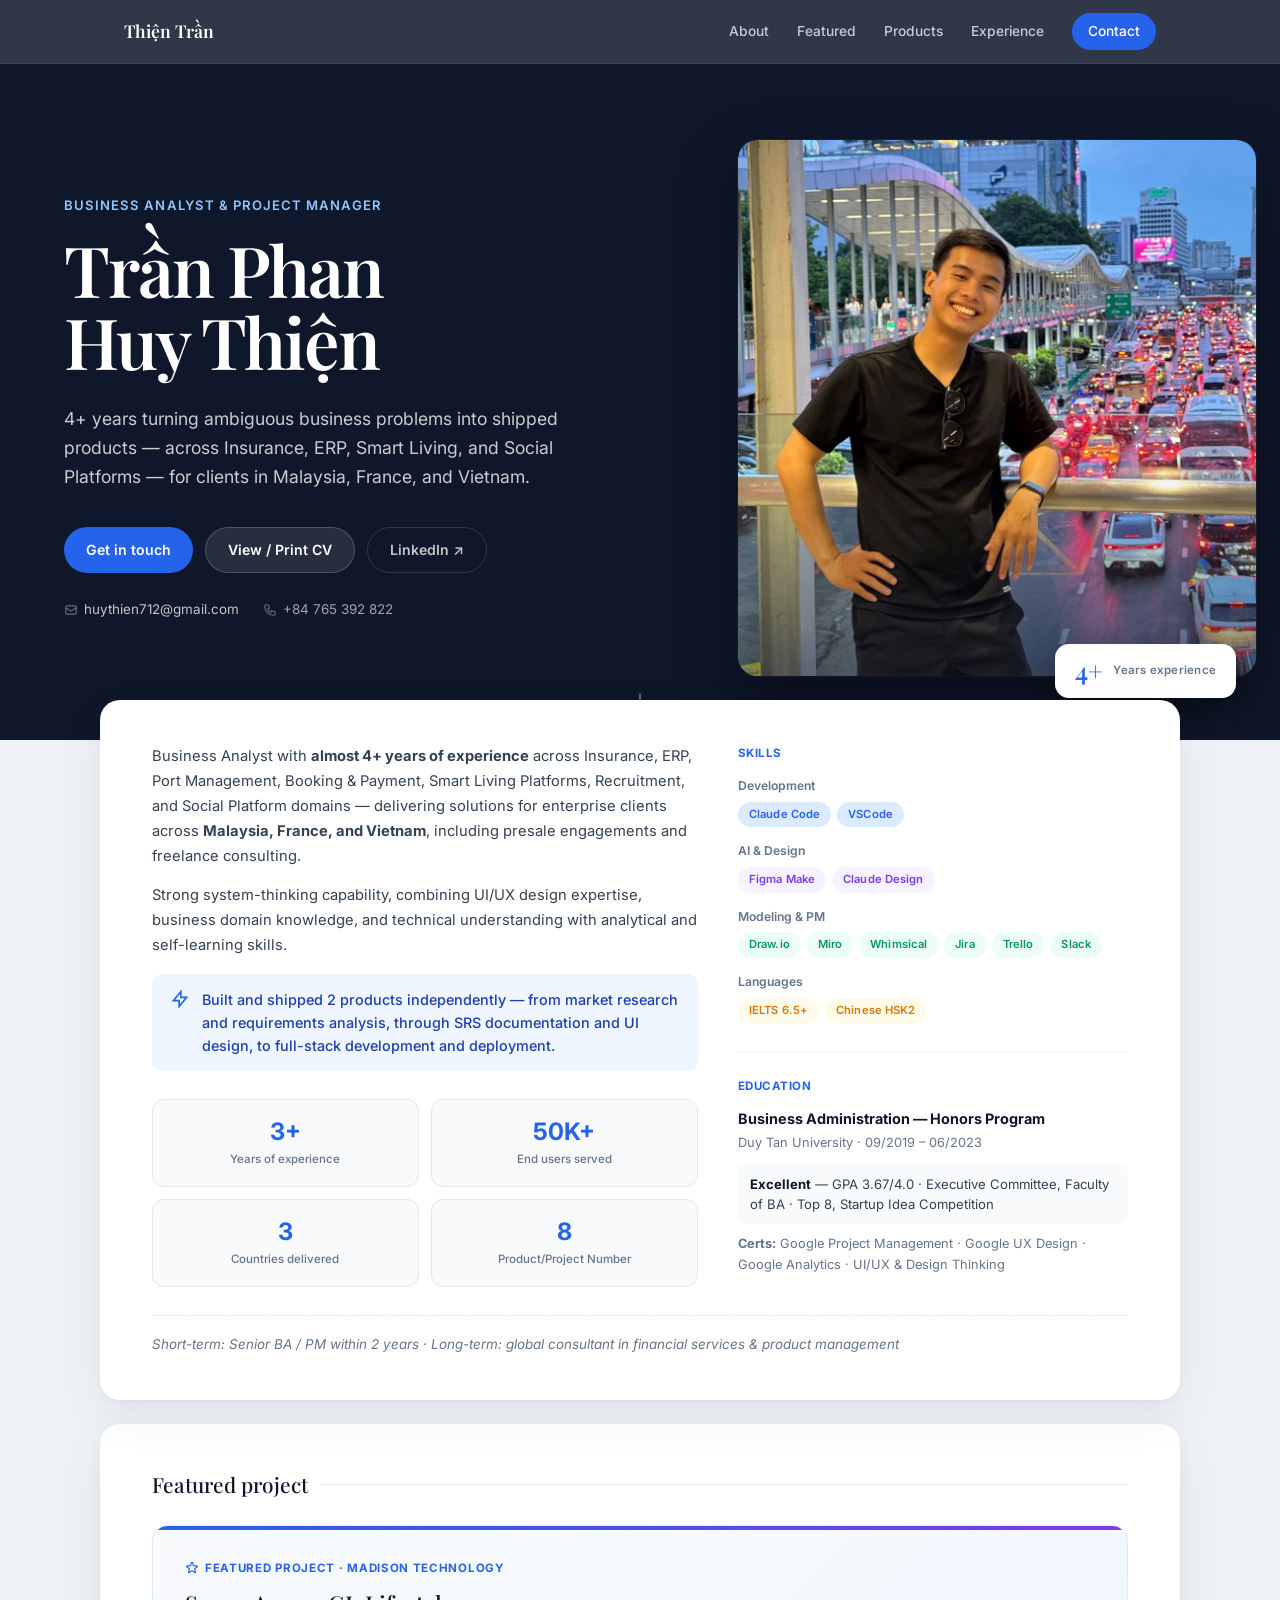
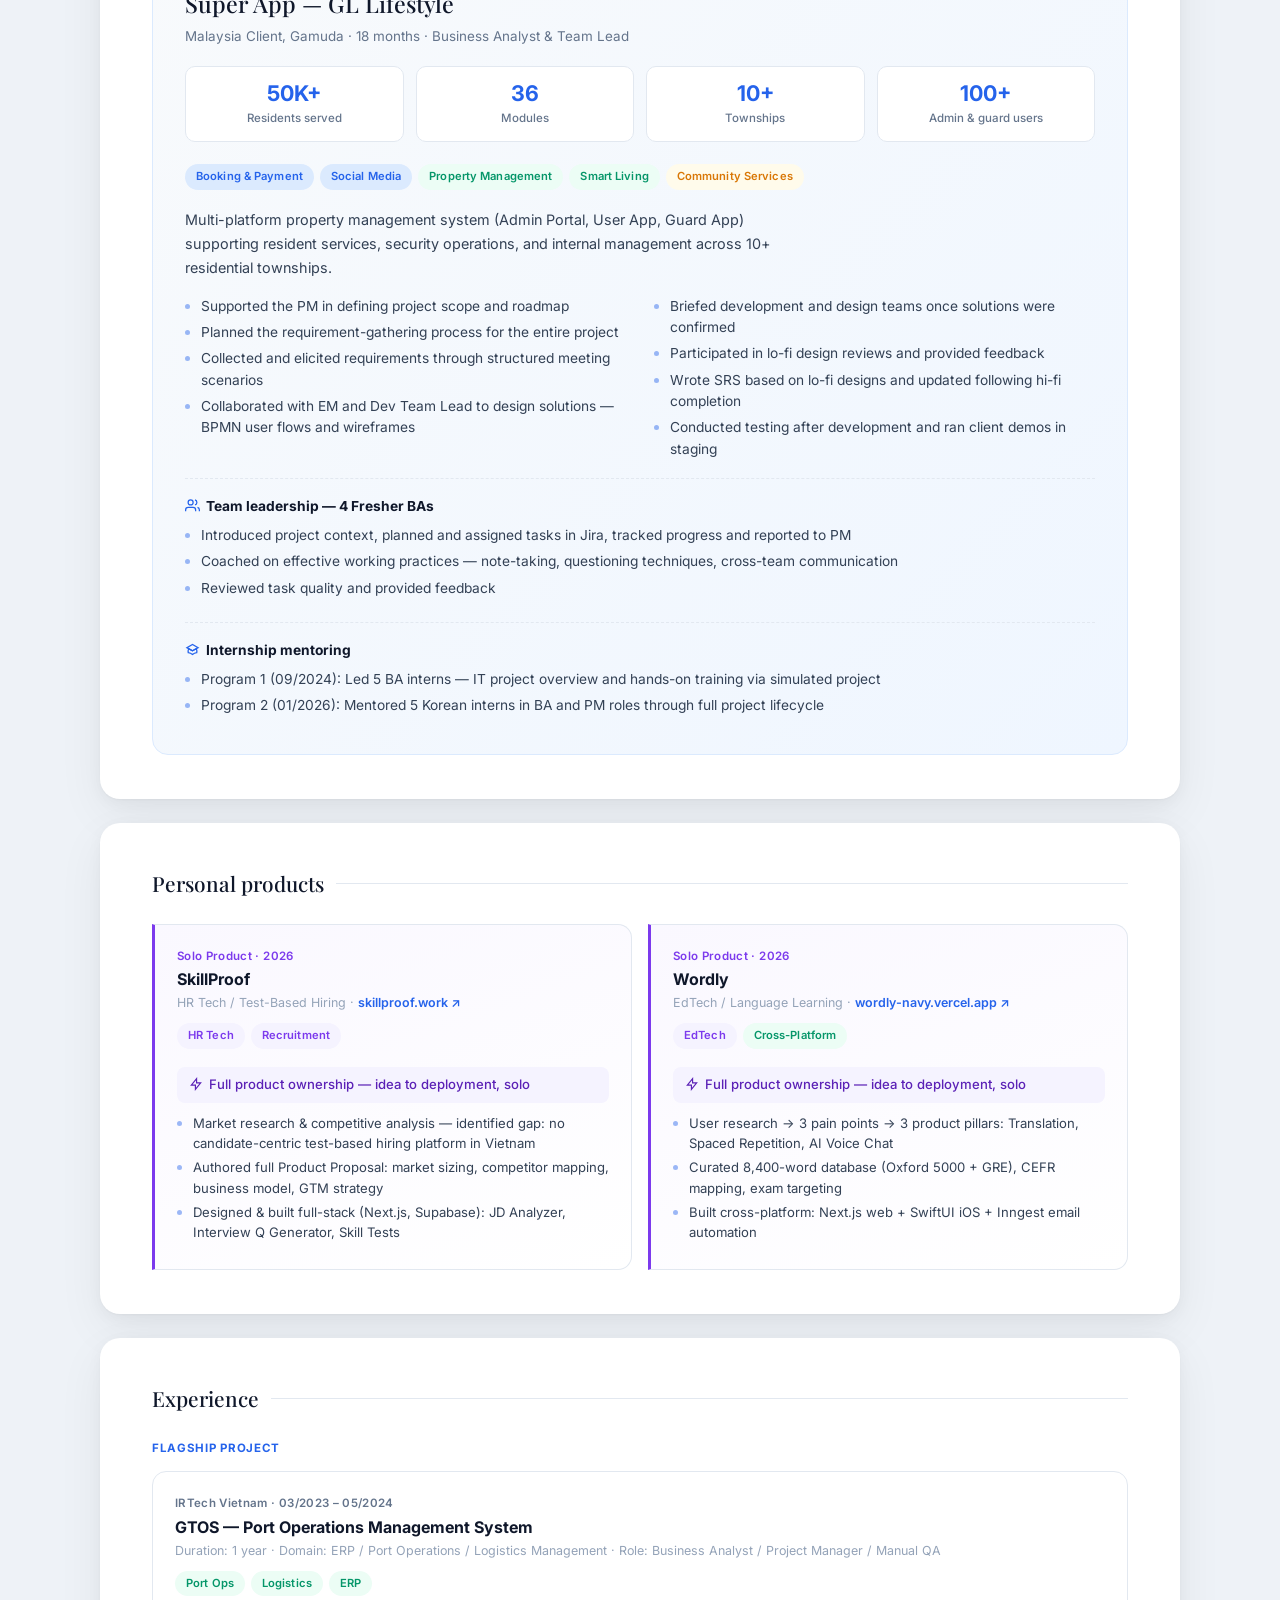
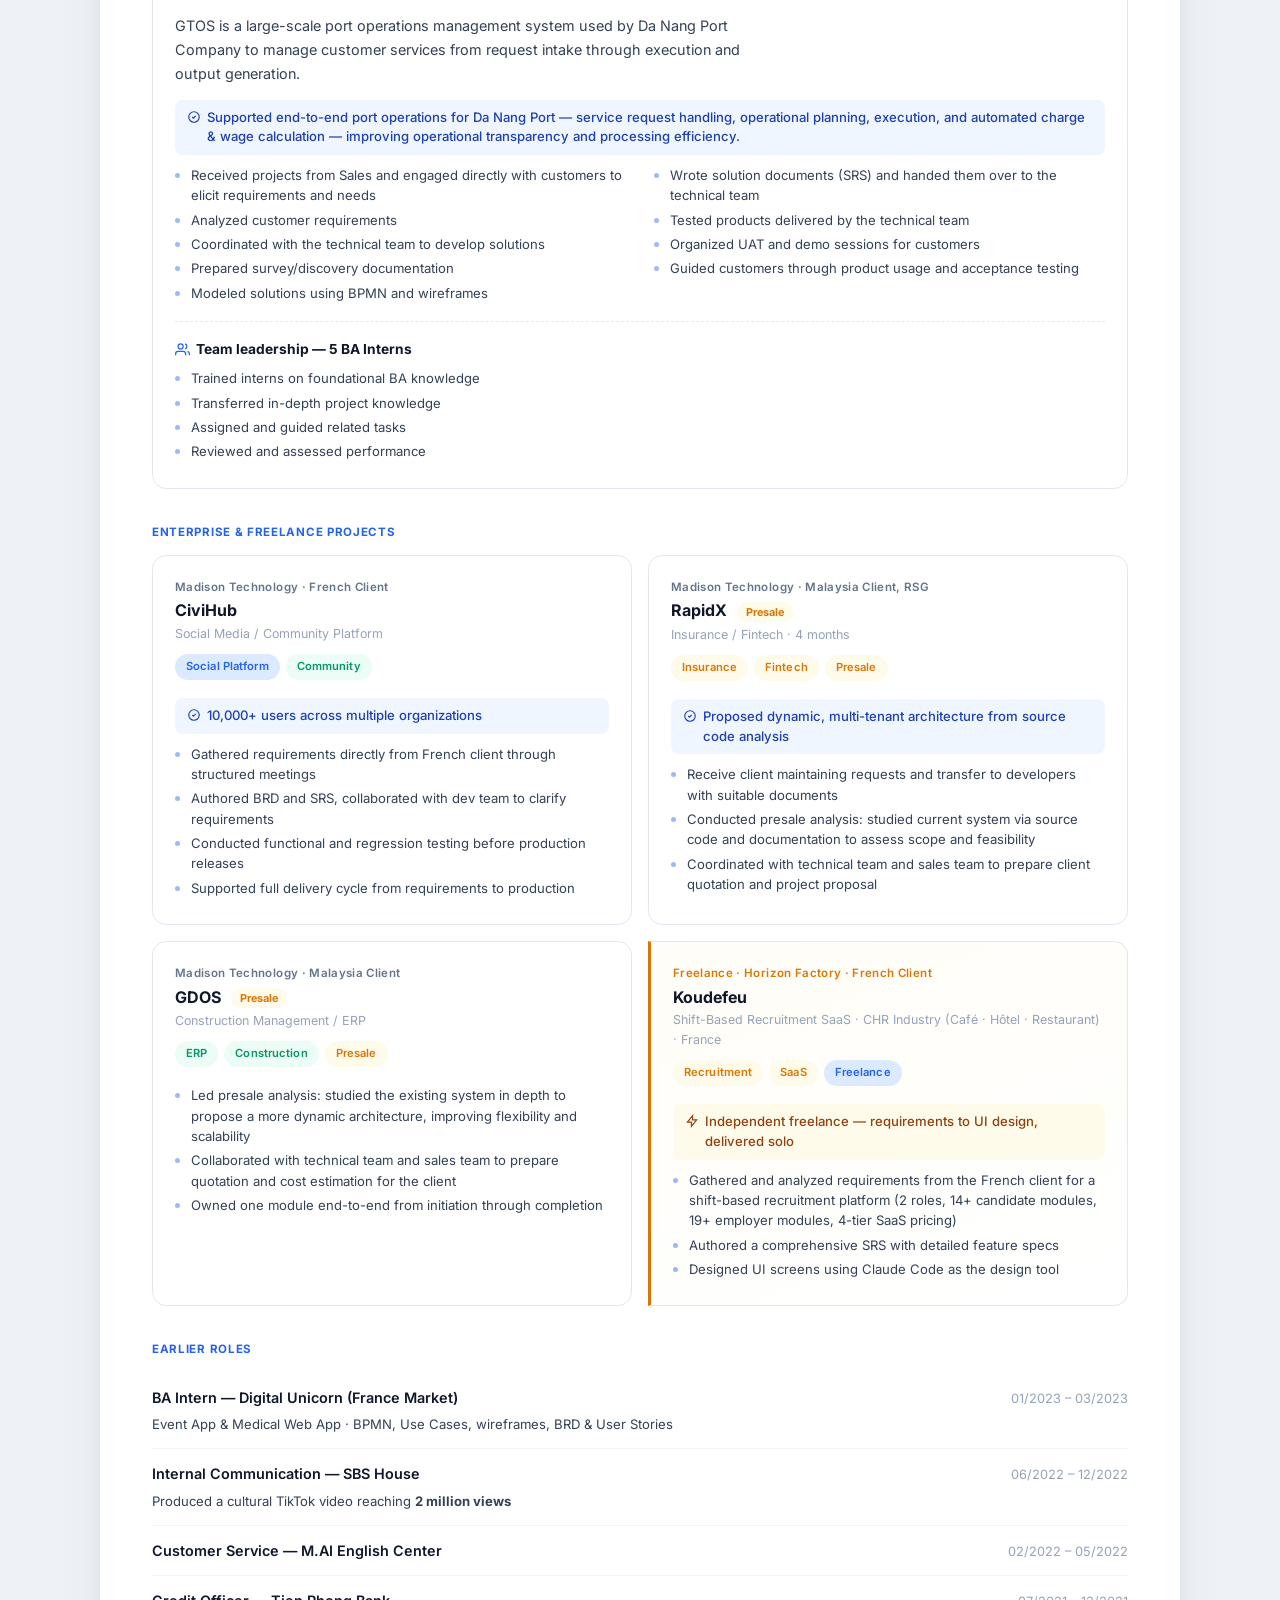
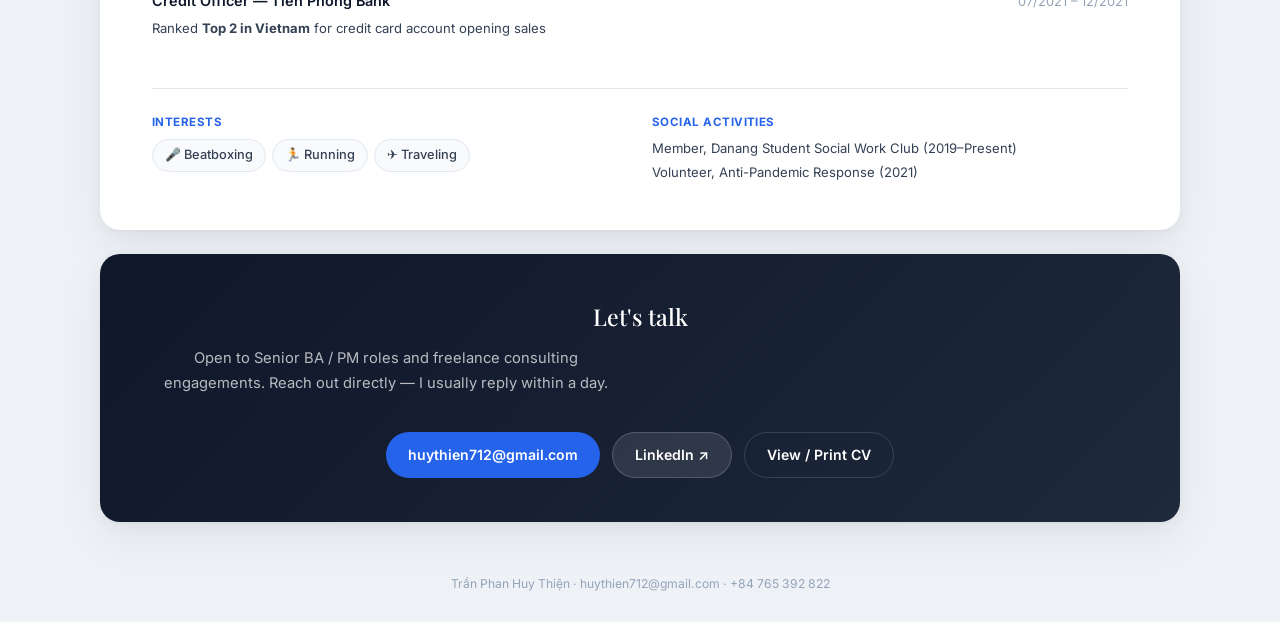
==== index.html @ 408fe84b "Redesign the About section for clearer hierarchy Replaces the dense label:value skill rows and flat " ====
<!doctype html>
<html lang="en">
  <head>
    <meta charset="UTF-8" />
    <meta name="viewport" content="width=device-width, initial-scale=1.0" />
    <title>Thien Tran — Business Analyst &amp; Project Manager</title>
    <meta
      name="description"
      content="Business Analyst / Project Manager with 4+ years across Insurance, ERP, Booking & Payment, Smart Living, and Social Platform domains. Delivered products for clients in Malaysia, France, and Vietnam." />
    <link rel="preconnect" href="https://fonts.googleapis.com" />
    <link
      href="https://fonts.googleapis.com/css2?family=Inter:wght@300;400;500;600;700&family=Playfair+Display:wght@400;500;600&display=swap"
      rel="stylesheet" />
    <link rel="stylesheet" href="style.css" />
  </head>
  <body>
    <nav class="navbar" id="navbar">
      <div class="navbar-inner">
        <a href="#top" class="navbar-brand">Thiện Trần</a>
        <button class="navbar-toggle" id="navToggle" aria-label="Toggle menu" aria-expanded="false">
          <span></span><span></span><span></span>
        </button>
        <div class="navbar-links" id="navLinks">
          <a href="#about">About</a>
          <a href="#featured">Featured</a>
          <a href="#products">Products</a>
          <a href="#experience">Experience</a>
          <a href="#contact" class="navbar-cta">Contact</a>
        </div>
      </div>
    </nav>

    <header class="hero" id="top">
      <div class="hero-grid">
        <div class="hero-text">
          <p class="hero-eyebrow animate">Business Analyst &amp; Project Manager</p>
          <h1 class="animate">Trần Phan<br />Huy Thiện</h1>
          <p class="hero-tagline animate">
            4+ years turning ambiguous business problems into shipped
            products — across Insurance, ERP, Smart Living, and Social
            Platforms — for clients in Malaysia, France, and Vietnam.
          </p>
          <div class="hero-actions animate">
            <a class="btn btn-primary" href="mailto:huythien712@gmail.com">Get in touch</a>
            <a class="btn btn-secondary" href="Thien_Tran_BA_CV.html" target="_blank" rel="noopener">View / Print CV</a>
            <a class="btn btn-ghost" href="https://www.linkedin.com/in/thien-tran-341263225/" target="_blank" rel="noopener">LinkedIn ↗</a>
          </div>
          <div class="hero-contacts animate">
            <span class="hc">
              <svg xmlns="http://www.w3.org/2000/svg" fill="none" viewBox="0 0 24 24" stroke="currentColor" stroke-width="2">
                <path d="M3 8l7.89 5.26a2 2 0 002.22 0L21 8M5 19h14a2 2 0 002-2V7a2 2 0 00-2-2H5a2 2 0 00-2 2v10a2 2 0 002 2z" />
              </svg>
              <a href="mailto:huythien712@gmail.com">huythien712@gmail.com</a>
            </span>
            <span class="hc">
              <svg xmlns="http://www.w3.org/2000/svg" fill="none" viewBox="0 0 24 24" stroke="currentColor" stroke-width="2">
                <path d="M3 5a2 2 0 012-2h3.28a1 1 0 01.948.684l1.498 4.493a1 1 0 01-.502 1.21l-2.257 1.13a11.042 11.042 0 005.516 5.516l1.13-2.257a1 1 0 011.21-.502l4.493 1.498a1 1 0 01.684.949V19a2 2 0 01-2 2h-1C9.716 21 3 14.284 3 6V5z" />
              </svg>
              +84 765 392 822
            </span>
          </div>
        </div>
        <div class="hero-image animate">
          <div class="hero-image-frame">
            <img src="hero-portrait.webp" alt="Trần Phan Huy Thiện" width="1050" height="1400" />
          </div>
          <div class="hero-badge">
            <span class="hero-badge-num">4+</span>
            <span class="hero-badge-label">Years experience</span>
          </div>
        </div>
      </div>
      <a class="scroll-cue" href="#about" aria-label="Scroll down">
        <svg xmlns="http://www.w3.org/2000/svg" fill="none" viewBox="0 0 24 24" stroke="currentColor" stroke-width="2">
          <path d="M19 14l-7 7m0 0l-7-7m7 7V3" />
        </svg>
      </a>
    </header>

    <main class="page">
      <!-- ABOUT / SUMMARY -->
      <section class="section" id="about">
        <div class="container">
          <div class="summary-grid animate">
            <div class="summary-text-col">
              <p class="summary-text">
                Business Analyst with <strong>almost 4+ years of experience</strong>
                across Insurance, ERP, Port Management, Booking &amp; Payment,
                Smart Living Platforms, Recruitment, and Social Platform domains
                — delivering solutions for enterprise clients across
                <strong>Malaysia, France, and Vietnam</strong>, including presale
                engagements and freelance consulting.
              </p>
              <p class="summary-text">
                Strong system-thinking capability, combining UI/UX design
                expertise, business domain knowledge, and technical
                understanding with analytical and self-learning skills.
              </p>
              <div class="summary-highlight">
                <svg xmlns="http://www.w3.org/2000/svg" fill="none" viewBox="0 0 24 24" stroke="currentColor" stroke-width="2">
                  <path d="M13 10V3L4 14h7v7l9-11h-7z" />
                </svg>
                Built and shipped 2 products independently — from market
                research and requirements analysis, through SRS documentation
                and UI design, to full-stack development and deployment.
              </div>
              <div class="metrics">
                <div class="metric"><div class="metric-num">3+</div><div class="metric-label">Years of experience</div></div>
                <div class="metric"><div class="metric-num">50K+</div><div class="metric-label">End users served</div></div>
                <div class="metric"><div class="metric-num">3</div><div class="metric-label">Countries delivered</div></div>
                <div class="metric"><div class="metric-num">8</div><div class="metric-label">Product/Project Number</div></div>
              </div>
            </div>

            <div class="info-col-wrap">
              <div class="info-col">
                <div class="info-col-title">Skills</div>
                <div class="skill-group">
                  <div class="skill-group-label">Development</div>
                  <div class="tag-strip"><span class="tag blue">Claude Code</span><span class="tag blue">VSCode</span></div>
                </div>
                <div class="skill-group">
                  <div class="skill-group-label">AI &amp; Design</div>
                  <div class="tag-strip"><span class="tag purple">Figma Make</span><span class="tag purple">Claude Design</span></div>
                </div>
                <div class="skill-group">
                  <div class="skill-group-label">Modeling &amp; PM</div>
                  <div class="tag-strip"><span class="tag green">Draw.io</span><span class="tag green">Miro</span><span class="tag green">Whimsical</span><span class="tag green">Jira</span><span class="tag green">Trello</span><span class="tag green">Slack</span></div>
                </div>
                <div class="skill-group">
                  <div class="skill-group-label">Languages</div>
                  <div class="tag-strip"><span class="tag amber">IELTS 6.5+</span><span class="tag amber">Chinese HSK2</span></div>
                </div>
              </div>
              <div class="info-col edu-card">
                <div class="info-col-title">Education</div>
                <div class="edu-degree">Business Administration — Honors Program</div>
                <div class="edu-school">Duy Tan University · 09/2019 – 06/2023</div>
                <div class="edu-achievement">
                  <strong>Excellent</strong> — GPA 3.67/4.0 · Executive Committee, Faculty of BA · Top 8, Startup Idea Competition
                </div>
                <div class="cert-inline"><strong>Certs:</strong> Google Project Management · Google UX Design · Google Analytics · UI/UX &amp; Design Thinking</div>
              </div>
            </div>
          </div>

          <p class="goal-line">
            Short-term: Senior BA / PM within 2 years · Long-term: global
            consultant in financial services &amp; product management
          </p>
        </div>
      </section>

      <!-- FEATURED -->
      <section class="section" id="featured">
        <div class="container">
          <div class="sh">Featured project</div>
          <div class="featured animate">
            <div class="featured-eyebrow">
              <svg xmlns="http://www.w3.org/2000/svg" fill="none" viewBox="0 0 24 24" stroke="currentColor" stroke-width="2">
                <path d="M11.049 2.927c.3-.921 1.603-.921 1.902 0l1.519 4.674a1 1 0 00.95.69h4.915c.969 0 1.371 1.24.588 1.81l-3.976 2.888a1 1 0 00-.363 1.118l1.518 4.674c.3.922-.755 1.688-1.538 1.118l-3.976-2.888a1 1 0 00-1.176 0l-3.976 2.888c-.783.57-1.838-.197-1.538-1.118l1.518-4.674a1 1 0 00-.363-1.118l-3.976-2.888c-.784-.57-.38-1.81.588-1.81h4.914a1 1 0 00.951-.69l1.519-4.674z" />
              </svg>
              Featured project · Madison Technology
            </div>
            <div class="featured-title">Super App — GL Lifestyle</div>
            <div class="featured-sub">Malaysia Client, Gamuda · 18 months · Business Analyst &amp; Team Lead</div>
            <div class="stat-row">
              <div class="stat"><div class="stat-num">50K+</div><div class="stat-label">Residents served</div></div>
              <div class="stat"><div class="stat-num">36</div><div class="stat-label">Modules</div></div>
              <div class="stat"><div class="stat-num">10+</div><div class="stat-label">Townships</div></div>
              <div class="stat"><div class="stat-num">100+</div><div class="stat-label">Admin &amp; guard users</div></div>
            </div>
            <div class="tag-strip">
              <span class="tag blue">Booking &amp; Payment</span>
              <span class="tag blue">Social Media</span>
              <span class="tag green">Property Management</span>
              <span class="tag green">Smart Living</span>
              <span class="tag amber">Community Services</span>
            </div>
            <p class="featured-desc">
              Multi-platform property management system (Admin Portal, User
              App, Guard App) supporting resident services, security
              operations, and internal management across 10+ residential
              townships.
            </p>
            <ul class="bl">
              <li>Supported the PM in defining project scope and roadmap</li>
              <li>Planned the requirement-gathering process for the entire project</li>
              <li>Collected and elicited requirements through structured meeting scenarios</li>
              <li>Collaborated with EM and Dev Team Lead to design solutions — BPMN user flows and wireframes</li>
              <li>Briefed development and design teams once solutions were confirmed</li>
              <li>Participated in lo-fi design reviews and provided feedback</li>
              <li>Wrote SRS based on lo-fi designs and updated following hi-fi completion</li>
              <li>Conducted testing after development and ran client demos in staging</li>
            </ul>
            <div class="sub-block">
              <div class="sub-title">
                <svg xmlns="http://www.w3.org/2000/svg" fill="none" viewBox="0 0 24 24" stroke="currentColor" stroke-width="2">
                  <path d="M17 21v-2a4 4 0 00-4-4H5a4 4 0 00-4 4v2" />
                  <circle cx="9" cy="7" r="4" />
                  <path d="M23 21v-2a4 4 0 00-3-3.87M16 3.13a4 4 0 010 7.75" />
                </svg>
                Team leadership — 4 Fresher BAs
              </div>
              <ul class="bl single">
                <li>Introduced project context, planned and assigned tasks in Jira, tracked progress and reported to PM</li>
                <li>Coached on effective working practices — note-taking, questioning techniques, cross-team communication</li>
                <li>Reviewed task quality and provided feedback</li>
              </ul>
            </div>
            <div class="sub-block">
              <div class="sub-title">
                <svg xmlns="http://www.w3.org/2000/svg" fill="none" viewBox="0 0 24 24" stroke="currentColor" stroke-width="2">
                  <path d="M12 14l9-5-9-5-9 5 9 5z" />
                  <path d="M12 14l6.16-3.422a12.083 12.083 0 01.665 6.479A11.952 11.952 0 0012 20.055a11.952 11.952 0 00-6.824-2.998 12.078 12.078 0 01.665-6.479L12 14z" />
                </svg>
                Internship mentoring
              </div>
              <ul class="bl single">
                <li>Program 1 (09/2024): Led 5 BA interns — IT project overview and hands-on training via simulated project</li>
                <li>Program 2 (01/2026): Mentored 5 Korean interns in BA and PM roles through full project lifecycle</li>
              </ul>
            </div>
          </div>
        </div>
      </section>

      <!-- PERSONAL PRODUCTS -->
      <section class="section" id="products">
        <div class="container">
          <div class="sh">Personal products</div>
          <div class="project-grid animate">
            <div class="pcard personal">
              <div class="pcard-company" style="color: #7c3aed">Solo Product · 2026</div>
              <div class="pcard-title">SkillProof</div>
              <div class="pcard-meta">
                HR Tech / Test-Based Hiring ·
                <a class="pcard-link" href="https://www.skillproof.work" target="_blank" rel="noopener">skillproof.work ↗</a>
              </div>
              <div class="tag-strip">
                <span class="tag purple">HR Tech</span>
                <span class="tag purple">Recruitment</span>
              </div>
              <div class="pcard-achievement purple-ach">
                <svg xmlns="http://www.w3.org/2000/svg" fill="none" viewBox="0 0 24 24" stroke="currentColor" stroke-width="2">
                  <path d="M13 10V3L4 14h7v7l9-11h-7z" />
                </svg>
                Full product ownership — idea to deployment, solo
              </div>
              <ul class="bl single">
                <li>Market research &amp; competitive analysis — identified gap: no candidate-centric test-based hiring platform in Vietnam</li>
                <li>Authored full Product Proposal: market sizing, competitor mapping, business model, GTM strategy</li>
                <li>Designed &amp; built full-stack (Next.js, Supabase): JD Analyzer, Interview Q Generator, Skill Tests</li>
              </ul>
            </div>

            <div class="pcard personal">
              <div class="pcard-company" style="color: #7c3aed">Solo Product · 2026</div>
              <div class="pcard-title">Wordly</div>
              <div class="pcard-meta">
                EdTech / Language Learning ·
                <a class="pcard-link" href="https://wordly-navy.vercel.app" target="_blank" rel="noopener">wordly-navy.vercel.app ↗</a>
              </div>
              <div class="tag-strip">
                <span class="tag purple">EdTech</span>
                <span class="tag green">Cross-Platform</span>
              </div>
              <div class="pcard-achievement purple-ach">
                <svg xmlns="http://www.w3.org/2000/svg" fill="none" viewBox="0 0 24 24" stroke="currentColor" stroke-width="2">
                  <path d="M13 10V3L4 14h7v7l9-11h-7z" />
                </svg>
                Full product ownership — idea to deployment, solo
              </div>
              <ul class="bl single">
                <li>User research → 3 pain points → 3 product pillars: Translation, Spaced Repetition, AI Voice Chat</li>
                <li>Curated 8,400-word database (Oxford 5000 + GRE), CEFR mapping, exam targeting</li>
                <li>Built cross-platform: Next.js web + SwiftUI iOS + Inngest email automation</li>
              </ul>
            </div>
          </div>
        </div>
      </section>

      <!-- EXPERIENCE -->
      <section class="section" id="experience">
        <div class="container">
          <div class="sh">Experience</div>
          <div class="animate">
            <div class="exp-subhead first">Flagship project</div>
            <div class="pcard full-width" style="margin-bottom: 16px">
              <div class="pcard-company">IRTech Vietnam · 03/2023 – 05/2024</div>
              <div class="pcard-title">GTOS — Port Operations Management System</div>
              <div class="pcard-meta">Duration: 1 year · Domain: ERP / Port Operations / Logistics Management · Role: Business Analyst / Project Manager / Manual QA</div>
              <div class="tag-strip">
                <span class="tag green">Port Ops</span>
                <span class="tag green">Logistics</span>
                <span class="tag green">ERP</span>
              </div>
              <div class="featured-desc" style="margin-bottom: 14px">
                GTOS is a large-scale port operations management system used
                by Da Nang Port Company to manage customer services from
                request intake through execution and output generation.
              </div>
              <div class="pcard-achievement">
                <svg xmlns="http://www.w3.org/2000/svg" fill="none" viewBox="0 0 24 24" stroke="currentColor" stroke-width="2">
                  <path d="M9 12l2 2 4-4m6 2a9 9 0 11-18 0 9 9 0 0118 0z" />
                </svg>
                Supported end-to-end port operations for Da Nang Port — service request handling, operational planning, execution, and automated charge &amp; wage calculation — improving operational transparency and processing efficiency.
              </div>
              <ul class="bl">
                <li>Received projects from Sales and engaged directly with customers to elicit requirements and needs</li>
                <li>Analyzed customer requirements</li>
                <li>Coordinated with the technical team to develop solutions</li>
                <li>Prepared survey/discovery documentation</li>
                <li>Modeled solutions using BPMN and wireframes</li>
                <li>Wrote solution documents (SRS) and handed them over to the technical team</li>
                <li>Tested products delivered by the technical team</li>
                <li>Organized UAT and demo sessions for customers</li>
                <li>Guided customers through product usage and acceptance testing</li>
              </ul>
              <div class="sub-block">
                <div class="sub-title">
                  <svg xmlns="http://www.w3.org/2000/svg" fill="none" viewBox="0 0 24 24" stroke="currentColor" stroke-width="2">
                    <path d="M17 21v-2a4 4 0 00-4-4H5a4 4 0 00-4 4v2" />
                    <circle cx="9" cy="7" r="4" />
                    <path d="M23 21v-2a4 4 0 00-3-3.87M16 3.13a4 4 0 010 7.75" />
                  </svg>
                  Team leadership — 5 BA Interns
                </div>
                <ul class="bl single">
                  <li>Trained interns on foundational BA knowledge</li>
                  <li>Transferred in-depth project knowledge</li>
                  <li>Assigned and guided related tasks</li>
                  <li>Reviewed and assessed performance</li>
                </ul>
              </div>
            </div>

            <div class="exp-subhead">Enterprise &amp; freelance projects</div>
            <div class="project-grid animate">
              <div class="pcard">
                <div class="pcard-company">Madison Technology · French Client</div>
                <div class="pcard-title">CiviHub</div>
                <div class="pcard-meta">Social Media / Community Platform</div>
                <div class="tag-strip">
                  <span class="tag blue">Social Platform</span>
                  <span class="tag green">Community</span>
                </div>
                <div class="pcard-achievement">
                  <svg xmlns="http://www.w3.org/2000/svg" fill="none" viewBox="0 0 24 24" stroke="currentColor" stroke-width="2">
                    <path d="M9 12l2 2 4-4m6 2a9 9 0 11-18 0 9 9 0 0118 0z" />
                  </svg>
                  10,000+ users across multiple organizations
                </div>
                <ul class="bl single">
                  <li>Gathered requirements directly from French client through structured meetings</li>
                  <li>Authored BRD and SRS, collaborated with dev team to clarify requirements</li>
                  <li>Conducted functional and regression testing before production releases</li>
                  <li>Supported full delivery cycle from requirements to production</li>
                </ul>
              </div>

              <div class="pcard">
                <div class="pcard-company">Madison Technology · Malaysia Client, RSG</div>
                <div class="pcard-title">RapidX <span class="presale-badge">Presale</span></div>
                <div class="pcard-meta">Insurance / Fintech · 4 months</div>
                <div class="tag-strip">
                  <span class="tag amber">Insurance</span>
                  <span class="tag amber">Fintech</span>
                  <span class="tag amber">Presale</span>
                </div>
                <div class="pcard-achievement">
                  <svg xmlns="http://www.w3.org/2000/svg" fill="none" viewBox="0 0 24 24" stroke="currentColor" stroke-width="2">
                    <path d="M9 12l2 2 4-4m6 2a9 9 0 11-18 0 9 9 0 0118 0z" />
                  </svg>
                  Proposed dynamic, multi-tenant architecture from source code analysis
                </div>
                <ul class="bl single">
                  <li>Receive client maintaining requests and transfer to developers with suitable documents</li>
                  <li>Conducted presale analysis: studied current system via source code and documentation to assess scope and feasibility</li>
                  <li>Coordinated with technical team and sales team to prepare client quotation and project proposal</li>
                </ul>
              </div>

              <div class="pcard">
                <div class="pcard-company">Madison Technology · Malaysia Client</div>
                <div class="pcard-title">GDOS <span class="presale-badge">Presale</span></div>
                <div class="pcard-meta">Construction Management / ERP</div>
                <div class="tag-strip">
                  <span class="tag green">ERP</span>
                  <span class="tag green">Construction</span>
                  <span class="tag amber">Presale</span>
                </div>
                <ul class="bl single">
                  <li>Led presale analysis: studied the existing system in depth to propose a more dynamic architecture, improving flexibility and scalability</li>
                  <li>Collaborated with technical team and sales team to prepare quotation and cost estimation for the client</li>
                  <li>Owned one module end-to-end from initiation through completion</li>
                </ul>
              </div>

              <div class="pcard freelance">
                <div class="pcard-company" style="color: #d97706">Freelance · Horizon Factory · French Client</div>
                <div class="pcard-title">Koudefeu</div>
                <div class="pcard-meta">Shift-Based Recruitment SaaS · CHR Industry (Café · Hôtel · Restaurant) · France</div>
                <div class="tag-strip">
                  <span class="tag amber">Recruitment</span>
                  <span class="tag amber">SaaS</span>
                  <span class="tag blue">Freelance</span>
                </div>
                <div class="pcard-achievement amber-ach">
                  <svg xmlns="http://www.w3.org/2000/svg" fill="none" viewBox="0 0 24 24" stroke="currentColor" stroke-width="2">
                    <path d="M13 10V3L4 14h7v7l9-11h-7z" />
                  </svg>
                  Independent freelance — requirements to UI design, delivered solo
                </div>
                <ul class="bl single">
                  <li>Gathered and analyzed requirements from the French client for a shift-based recruitment platform (2 roles, 14+ candidate modules, 19+ employer modules, 4-tier SaaS pricing)</li>
                  <li>Authored a comprehensive SRS with detailed feature specs</li>
                  <li>Designed UI screens using Claude Code as the design tool</li>
                </ul>
              </div>
            </div>

            <div class="exp-subhead">Earlier roles</div>
            <div class="career-row">
              <span class="career-title">BA Intern — Digital Unicorn (France Market)</span>
              <span class="career-date">01/2023 – 03/2023</span>
              <span class="career-note">Event App &amp; Medical Web App · BPMN, Use Cases, wireframes, BRD &amp; User Stories</span>
            </div>
            <div class="career-row">
              <span class="career-title">Internal Communication — SBS House</span>
              <span class="career-date">06/2022 – 12/2022</span>
              <span class="career-note">Produced a cultural TikTok video reaching <strong>2 million views</strong></span>
            </div>
            <div class="career-row">
              <span class="career-title">Customer Service — M.AI English Center</span>
              <span class="career-date">02/2022 – 05/2022</span>
            </div>
            <div class="career-row">
              <span class="career-title">Credit Officer — Tien Phong Bank</span>
              <span class="career-date">07/2021 – 12/2021</span>
              <span class="career-note">Ranked <strong>Top 2 in Vietnam</strong> for credit card account opening sales</span>
            </div>
          </div>

          <div class="bottom-bar animate">
            <div class="bottom-col">
              <div class="bottom-label">Interests</div>
              <div class="pill-row">
                <span class="pill">🎤 Beatboxing</span>
                <span class="pill">🏃 Running</span>
                <span class="pill">✈️ Traveling</span>
              </div>
            </div>
            <div class="bottom-col">
              <div class="bottom-label">Social activities</div>
              <div class="bottom-val">Member, Danang Student Social Work Club (2019–Present)</div>
              <div class="bottom-val">Volunteer, Anti-Pandemic Response (2021)</div>
            </div>
          </div>
        </div>
      </section>

      <!-- CONTACT -->
      <section class="section contact-section" id="contact">
        <div class="container">
          <div class="contact-card animate">
            <div class="featured-title">Let's talk</div>
            <p class="summary-text" style="margin: 10px 0 22px">
              Open to Senior BA / PM roles and freelance consulting
              engagements. Reach out directly — I usually reply within a day.
            </p>
            <div class="hero-actions" style="justify-content: center">
              <a class="btn btn-primary" href="mailto:huythien712@gmail.com">huythien712@gmail.com</a>
              <a class="btn btn-secondary" href="https://www.linkedin.com/in/thien-tran-341263225/" target="_blank" rel="noopener">LinkedIn ↗</a>
              <a class="btn btn-ghost" href="Thien_Tran_BA_CV.html" target="_blank" rel="noopener">View / Print CV</a>
            </div>
          </div>
        </div>
      </section>
    </main>

    <footer class="footer">
      Trần Phan Huy Thiện · huythien712@gmail.com · +84 765 392 822
    </footer>

    <script src="script.js"></script>
  </body>
</html>
---- style.css ----
*,
*::before,
*::after {
  margin: 0;
  padding: 0;
  box-sizing: border-box;
}
:root {
  --ink: #0f172a;
  --ink-2: #334155;
  --ink-3: #64748b;
  --ink-4: #94a3b8;
  --accent: #2563eb;
  --accent-deep: #1e40af;
  --accent-soft: #dbeafe;
  --accent-wash: #eff6ff;
  --surface: #fff;
  --surface-alt: #f8fafc;
  --border: #e2e8f0;
  --border-light: #f1f5f9;
  --green: #059669;
  --green-bg: #ecfdf5;
  --purple: #7c3aed;
  --purple-bg: #f5f3ff;
  --amber: #d97706;
  --amber-bg: #fffbeb;
  --amber-deep: #92400e;
  --navbar-h: 64px;
}
html {
  scroll-behavior: smooth;
}
body {
  font-family: "Inter", system-ui, -apple-system, sans-serif;
  color: var(--ink);
  background: #eef2f7;
  line-height: 1.6;
  font-size: 15px;
  -webkit-font-smoothing: antialiased;
}

/* NAVBAR */
.navbar {
  position: sticky;
  top: 0;
  z-index: 100;
  background: rgba(15, 23, 42, 0.85);
  backdrop-filter: blur(12px);
  -webkit-backdrop-filter: blur(12px);
  border-bottom: 1px solid rgba(255, 255, 255, 0.06);
  height: var(--navbar-h);
}
.navbar-inner {
  max-width: 1080px;
  margin: 0 auto;
  height: 100%;
  padding: 0 24px;
  display: flex;
  align-items: center;
  justify-content: space-between;
}
.navbar-brand {
  font-family: "Playfair Display", serif;
  font-size: 1.1rem;
  font-weight: 600;
  color: #fff;
  text-decoration: none;
}
.navbar-links {
  display: flex;
  align-items: center;
  gap: 28px;
}
.navbar-links a {
  color: rgba(255, 255, 255, 0.75);
  text-decoration: none;
  font-size: 0.86rem;
  font-weight: 500;
  transition: color 0.2s;
}
.navbar-links a:hover {
  color: #fff;
}
.navbar-cta {
  padding: 7px 16px;
  background: var(--accent);
  color: #fff !important;
  border-radius: 100px;
}
.navbar-cta:hover {
  background: var(--accent-deep);
}
.navbar-toggle {
  display: none;
  flex-direction: column;
  gap: 5px;
  background: none;
  border: none;
  cursor: pointer;
  padding: 8px;
}
.navbar-toggle span {
  width: 22px;
  height: 2px;
  background: #fff;
  transition: transform 0.2s, opacity 0.2s;
}

/* HERO */
/*
  To swap in a different photo: replace hero-portrait.jpg / hero-portrait.webp
  in this folder (keep the same filenames) — nothing else needs to change.
*/
.hero {
  background: #0f172a;
  position: relative;
  overflow: hidden;
  color: #fff;
}
.hero-grid {
  display: grid;
  grid-template-columns: 1.1fr 0.9fr;
  align-items: center;
  gap: 40px;
  max-width: 1280px;
  margin: 0 auto;
  padding: 76px 24px 64px 64px;
  min-height: 640px;
}
.hero-text {
  position: relative;
  z-index: 1;
  text-align: left;
}
.hero-eyebrow {
  font-size: 0.82rem;
  font-weight: 600;
  letter-spacing: 0.08em;
  text-transform: uppercase;
  color: #93c5fd;
  margin-bottom: 18px;
}
.hero h1 {
  font-family: "Playfair Display", serif;
  font-size: 4.4rem;
  font-weight: 600;
  letter-spacing: -0.03em;
  line-height: 1.02;
}
.hero-tagline {
  font-size: 1.1rem;
  color: rgba(255, 255, 255, 0.78);
  max-width: 46ch;
  margin: 26px 0 0;
  line-height: 1.65;
}
.hero-actions {
  display: flex;
  flex-wrap: wrap;
  justify-content: flex-start;
  gap: 12px;
  margin-top: 36px;
}
.btn {
  display: inline-flex;
  align-items: center;
  gap: 6px;
  padding: 11px 22px;
  border-radius: 100px;
  font-size: 0.88rem;
  font-weight: 600;
  text-decoration: none;
  transition: transform 0.2s, background 0.2s, border-color 0.2s;
}
.btn:hover {
  transform: translateY(-1px);
}
.btn-primary {
  background: var(--accent);
  color: #fff;
}
.btn-primary:hover {
  background: var(--accent-deep);
}
.btn-secondary {
  background: rgba(255, 255, 255, 0.1);
  color: #fff;
  border: 1px solid rgba(255, 255, 255, 0.18);
}
.btn-secondary:hover {
  background: rgba(255, 255, 255, 0.16);
}
.btn-ghost {
  background: transparent;
  color: rgba(255, 255, 255, 0.75);
  border: 1px solid rgba(255, 255, 255, 0.14);
}
.btn-ghost:hover {
  color: #fff;
  border-color: rgba(255, 255, 255, 0.3);
}
.hero-contacts {
  display: flex;
  flex-wrap: wrap;
  justify-content: flex-start;
  gap: 10px 24px;
  font-size: 0.84rem;
  color: rgba(255, 255, 255, 0.6);
  margin-top: 26px;
}
.hero-contacts a {
  color: rgba(255, 255, 255, 0.75);
  text-decoration: none;
  transition: color 0.2s;
}
.hero-contacts a:hover {
  color: #93c5fd;
}
.hc {
  display: inline-flex;
  align-items: center;
  gap: 6px;
}
.hc svg {
  width: 14px;
  height: 14px;
  opacity: 0.6;
  flex-shrink: 0;
}
.hero-image {
  position: relative;
  z-index: 1;
}
.hero-image-frame {
  position: relative;
  aspect-ratio: 3 / 3.1;
  border-radius: 20px;
  overflow: hidden;
  box-shadow:
    0 24px 60px rgba(0, 0, 0, 0.4),
    0 0 0 1px rgba(255, 255, 255, 0.06);
}
.hero-image-frame img {
  width: 100%;
  height: 100%;
  object-fit: cover;
  object-position: center 100%;
  display: block;
}
.hero-image-frame::after {
  content: "";
  position: absolute;
  inset: 0;
  background: linear-gradient(180deg, rgba(15, 23, 42, 0) 60%, rgba(15, 23, 42, 0.5) 100%);
  pointer-events: none;
}
.hero-badge {
  position: absolute;
  right: 20px;
  bottom: -22px;
  z-index: 2;
  background: var(--surface);
  color: var(--ink);
  border-radius: 14px;
  padding: 14px 20px;
  box-shadow: 0 12px 32px rgba(0, 0, 0, 0.3);
  display: flex;
  align-items: center;
  gap: 10px;
  white-space: nowrap;
}
.hero-badge-num {
  font-family: "Playfair Display", serif;
  font-size: 1.6rem;
  font-weight: 600;
  color: var(--accent);
  line-height: 1;
}
.hero-badge-label {
  font-size: 0.72rem;
  font-weight: 600;
  color: var(--ink-3);
  letter-spacing: 0.02em;
  line-height: 1.3;
}
.scroll-cue {
  position: absolute;
  bottom: 22px;
  left: 50%;
  transform: translateX(-50%);
  color: rgba(255, 255, 255, 0.4);
  animation: bounce 2s infinite;
}
.scroll-cue svg {
  width: 20px;
  height: 20px;
}
@keyframes bounce {
  0%, 100% { transform: translate(-50%, 0); }
  50% { transform: translate(-50%, 6px); }
}

/* LAYOUT */
.page {
  max-width: 1080px;
  margin: 0 auto;
  background: transparent;
}
.container {
  background: var(--surface);
  margin: 24px 0;
  border-radius: 20px;
  box-shadow:
    0 1px 2px rgba(0, 0, 0, 0.03),
    0 4px 16px rgba(0, 0, 0, 0.04),
    0 16px 48px rgba(0, 0, 0, 0.06);
  padding: 44px 52px;
}
.section {
  scroll-margin-top: calc(var(--navbar-h) + 16px);
}
.section:first-of-type .container {
  margin-top: -40px;
  position: relative;
  z-index: 2;
}

.sh {
  font-family: "Playfair Display", serif;
  font-size: 1.3rem;
  font-weight: 500;
  color: var(--ink);
  margin-bottom: 24px;
  display: flex;
  align-items: center;
  gap: 12px;
}
.sh::after {
  content: "";
  flex: 1;
  height: 1px;
  background: var(--border);
}

/* SUMMARY */
.summary-grid {
  display: grid;
  grid-template-columns: 1.4fr 1fr;
  gap: 40px;
}
.summary-text {
  font-size: 0.92rem;
  color: var(--ink-2);
  line-height: 1.7;
  margin-bottom: 14px;
}
.summary-highlight {
  display: flex;
  align-items: flex-start;
  gap: 12px;
  padding: 14px 18px;
  background: var(--accent-wash);
  border-radius: 10px;
  font-size: 0.9rem;
  color: var(--accent-deep);
  font-weight: 500;
  line-height: 1.6;
  margin-top: 16px;
}
.summary-highlight svg {
  width: 20px;
  height: 20px;
  flex-shrink: 0;
  margin-top: 1px;
  color: var(--accent);
}
.goal-line {
  font-size: 0.84rem;
  color: var(--ink-3);
  margin-top: 28px;
  padding-top: 18px;
  border-top: 1px dashed var(--border);
  font-style: italic;
}
.info-col-wrap {
  display: flex;
  flex-direction: column;
  gap: 28px;
}
.info-col-title {
  font-size: 0.72rem;
  font-weight: 700;
  color: var(--accent);
  letter-spacing: 0.04em;
  text-transform: uppercase;
  margin-bottom: 14px;
}
.skill-group {
  margin-bottom: 14px;
}
.skill-group:last-child {
  margin-bottom: 0;
}
.skill-group-label {
  font-size: 0.76rem;
  font-weight: 600;
  color: var(--ink-3);
  margin-bottom: 6px;
}
.skill-group .tag-strip {
  margin-bottom: 0;
}
.edu-card {
  padding-top: 24px;
  border-top: 1px solid var(--border-light);
}
.edu-degree {
  font-size: 0.9rem;
  font-weight: 700;
  color: var(--ink);
  line-height: 1.4;
  margin-bottom: 4px;
}
.edu-school {
  font-size: 0.8rem;
  color: var(--ink-3);
  margin-bottom: 10px;
}
.edu-achievement {
  font-size: 0.82rem;
  color: var(--ink-2);
  line-height: 1.55;
  padding: 10px 12px;
  background: var(--surface-alt);
  border-radius: 8px;
  margin-bottom: 10px;
}
.edu-achievement strong {
  color: var(--ink);
}
.cert-inline {
  font-size: 0.8rem;
  color: var(--ink-3);
  margin-top: 8px;
  line-height: 1.6;
}

.metrics {
  display: grid;
  grid-template-columns: repeat(4, 1fr);
  gap: 12px;
  margin-top: 36px;
}
.summary-text-col .metrics {
  grid-template-columns: repeat(2, 1fr);
  margin-top: 28px;
}
.metric {
  background: var(--surface-alt);
  border: 1px solid var(--border);
  border-radius: 12px;
  padding: 18px 16px;
  text-align: center;
  transition: transform 0.2s;
}
.metric:hover {
  transform: translateY(-2px);
}
.metric-num {
  font-size: 1.5rem;
  font-weight: 700;
  color: var(--accent);
  line-height: 1.2;
}
.metric-label {
  font-size: 0.72rem;
  color: var(--ink-3);
  margin-top: 3px;
  font-weight: 500;
}

/* FEATURED */
.featured {
  background: linear-gradient(135deg, #f8fafc 0%, #eff6ff 100%);
  border: 1px solid #dbeafe;
  border-radius: 16px;
  padding: 32px;
  position: relative;
  overflow: hidden;
}
.featured::before {
  content: "";
  position: absolute;
  top: 0;
  left: 0;
  right: 0;
  height: 4px;
  background: linear-gradient(90deg, var(--accent) 0%, var(--purple) 100%);
}
.featured-eyebrow {
  display: inline-flex;
  align-items: center;
  gap: 6px;
  font-size: 0.72rem;
  font-weight: 700;
  color: var(--accent);
  letter-spacing: 0.06em;
  text-transform: uppercase;
  margin-bottom: 8px;
}
.featured-eyebrow svg {
  width: 14px;
  height: 14px;
}
.featured-title {
  font-family: "Playfair Display", serif;
  font-size: 1.45rem;
  font-weight: 500;
  color: var(--ink);
  margin-bottom: 4px;
}
.featured-sub {
  font-size: 0.84rem;
  color: var(--ink-3);
  margin-bottom: 18px;
}
.stat-row {
  display: grid;
  grid-template-columns: repeat(4, 1fr);
  gap: 12px;
  margin-bottom: 22px;
}
.stat {
  background: var(--surface);
  border-radius: 10px;
  padding: 14px 16px;
  text-align: center;
  border: 1px solid var(--border);
  transition: transform 0.2s;
}
.stat:hover {
  transform: translateY(-2px);
}
.stat-num {
  font-size: 1.35rem;
  font-weight: 700;
  color: var(--accent);
  line-height: 1.2;
}
.stat-label {
  font-size: 0.72rem;
  color: var(--ink-3);
  margin-top: 2px;
  font-weight: 500;
}

.tag-strip {
  display: flex;
  flex-wrap: wrap;
  gap: 6px;
  margin-bottom: 18px;
}
.tag {
  font-size: 0.7rem;
  font-weight: 600;
  padding: 4px 11px;
  border-radius: 100px;
  letter-spacing: 0.01em;
}
.tag.blue {
  background: var(--accent-soft);
  color: var(--accent);
}
.tag.green {
  background: var(--green-bg);
  color: var(--green);
}
.tag.purple {
  background: var(--purple-bg);
  color: var(--purple);
}
.tag.amber {
  background: var(--amber-bg);
  color: var(--amber);
}

.featured-desc {
  font-size: 0.9rem;
  color: var(--ink-2);
  line-height: 1.65;
  margin-bottom: 16px;
  max-width: 68ch;
}

.bl {
  list-style: none;
  padding: 0;
  columns: 2;
  column-gap: 28px;
}
.bl li {
  position: relative;
  padding-left: 16px;
  font-size: 0.86rem;
  color: var(--ink-2);
  margin-bottom: 5px;
  line-height: 1.55;
  break-inside: avoid;
}
.bl li::before {
  content: "";
  position: absolute;
  left: 0;
  top: 8px;
  width: 5px;
  height: 5px;
  border-radius: 50%;
  background: var(--accent);
  opacity: 0.45;
}
.bl.single {
  columns: 1;
}

.sub-block {
  margin-top: 18px;
  padding-top: 16px;
  border-top: 1px dashed var(--border);
}
.sub-title {
  font-size: 0.86rem;
  font-weight: 700;
  color: var(--ink);
  margin-bottom: 8px;
  display: flex;
  align-items: center;
  gap: 6px;
}
.sub-title svg {
  width: 15px;
  height: 15px;
  color: var(--accent);
}

/* PROJECT GRID */
.project-grid {
  display: grid;
  grid-template-columns: 1fr 1fr;
  gap: 16px;
}
.pcard {
  border: 1px solid var(--border);
  border-radius: 14px;
  padding: 22px;
  background: var(--surface);
  transition: border-color 0.25s, transform 0.2s, box-shadow 0.25s;
  position: relative;
}
.pcard:hover {
  border-color: #c7d2fe;
  transform: translateY(-2px);
  box-shadow: 0 4px 20px rgba(37, 99, 235, 0.06);
}
.pcard.personal {
  border-left: 3px solid var(--purple);
  border-radius: 0 14px 14px 0;
  background: linear-gradient(160deg, #faf8ff 0%, #fff 100%);
}
.pcard.freelance {
  border-left: 3px solid var(--amber);
  border-radius: 0 14px 14px 0;
  background: linear-gradient(160deg, #fffdf7 0%, #fff 100%);
}
.pcard.full-width {
  grid-column: 1/-1;
}
.pcard-company {
  font-size: 0.72rem;
  font-weight: 600;
  color: var(--ink-3);
  margin-bottom: 4px;
  letter-spacing: 0.03em;
}
.pcard-title {
  font-size: 1rem;
  font-weight: 700;
  color: var(--ink);
  margin-bottom: 3px;
  line-height: 1.3;
}
.pcard-meta {
  font-size: 0.78rem;
  color: var(--ink-4);
  margin-bottom: 10px;
}
.pcard-link {
  color: var(--accent);
  text-decoration: none;
  font-weight: 600;
  font-size: 0.78rem;
}
.pcard-link:hover {
  text-decoration: underline;
}
.pcard-achievement {
  display: flex;
  gap: 6px;
  align-items: flex-start;
  padding: 8px 12px;
  background: var(--accent-wash);
  border-radius: 8px;
  font-size: 0.82rem;
  color: var(--accent-deep);
  font-weight: 500;
  margin-bottom: 10px;
  line-height: 1.5;
}
.pcard-achievement.purple-ach {
  background: var(--purple-bg);
  color: #5b21b6;
}
.pcard-achievement.amber-ach {
  background: var(--amber-bg);
  color: var(--amber-deep);
}
.pcard-achievement svg {
  width: 14px;
  height: 14px;
  flex-shrink: 0;
  margin-top: 2px;
}
.pcard .bl li {
  font-size: 0.82rem;
  margin-bottom: 4px;
}

.presale-badge {
  display: inline-flex;
  align-items: center;
  gap: 4px;
  font-size: 0.68rem;
  font-weight: 700;
  padding: 3px 9px;
  border-radius: 100px;
  background: var(--amber-bg);
  color: var(--amber);
  margin-left: 6px;
  vertical-align: middle;
}

/* EXPERIENCE SUB-HEADINGS */
.exp-subhead {
  font-size: 0.72rem;
  font-weight: 700;
  color: var(--accent);
  letter-spacing: 0.06em;
  text-transform: uppercase;
  margin: 34px 0 14px;
}
.exp-subhead.first {
  margin-top: 0;
}

/* CAREER ROWS */
.career-row {
  display: flex;
  justify-content: space-between;
  align-items: baseline;
  flex-wrap: wrap;
  gap: 2px 16px;
  padding: 13px 0;
  border-bottom: 1px solid var(--border-light);
}
.career-row:last-child {
  border-bottom: none;
}
.career-title {
  font-size: 0.9rem;
  font-weight: 600;
  color: var(--ink);
}
.career-date {
  font-size: 0.8rem;
  color: var(--ink-4);
  white-space: nowrap;
}
.career-note {
  width: 100%;
  font-size: 0.82rem;
  color: var(--ink-2);
  margin-top: 3px;
}

/* BOTTOM BAR */
.bottom-bar {
  display: flex;
  gap: 24px;
  flex-wrap: wrap;
  margin-top: 36px;
  padding-top: 24px;
  border-top: 1px solid var(--border);
}
.bottom-col {
  flex: 1;
  min-width: 180px;
}
.bottom-label {
  font-size: 0.72rem;
  font-weight: 700;
  color: var(--accent);
  letter-spacing: 0.04em;
  text-transform: uppercase;
  margin-bottom: 8px;
}
.bottom-val {
  font-size: 0.82rem;
  color: var(--ink-2);
  line-height: 1.5;
  margin-bottom: 4px;
}
.pill-row {
  display: flex;
  flex-wrap: wrap;
  gap: 6px;
}
.pill {
  padding: 5px 12px;
  background: var(--surface-alt);
  border: 1px solid var(--border);
  border-radius: 100px;
  font-size: 0.8rem;
  color: var(--ink-2);
  font-weight: 500;
}

/* CONTACT */
.contact-section .container {
  text-align: center;
  background: linear-gradient(135deg, #0f172a 0%, #1e293b 100%);
  color: #fff;
}
.contact-card .featured-title {
  color: #fff;
}
.contact-card .summary-text {
  color: rgba(255, 255, 255, 0.7);
  max-width: 52ch;
  margin-left: auto;
  margin-right: auto;
}
.contact-card .btn-secondary,
.contact-card .btn-ghost {
  color: #fff;
}

/* FOOTER */
.footer {
  text-align: center;
  padding: 28px 24px;
  font-size: 0.76rem;
  color: var(--ink-4);
}

/* ANIMATIONS */
.js-animate-ready .animate {
  opacity: 0;
  transform: translateY(18px);
}
@media (prefers-reduced-motion: no-preference) {
  .js-animate-ready .animate {
    transition: opacity 0.5s ease, transform 0.5s ease;
  }
  .animate.visible {
    opacity: 1;
    transform: translateY(0);
  }
  .js-animate-ready .hero-text > .animate {
    animation: heroIn 0.5s ease forwards;
  }
  .hero-text > *:nth-child(1) { animation-delay: 0.05s; }
  .hero-text > *:nth-child(2) { animation-delay: 0.12s; }
  .hero-text > *:nth-child(3) { animation-delay: 0.2s; }
  .hero-text > *:nth-child(4) { animation-delay: 0.28s; }
  .hero-text > *:nth-child(5) { animation-delay: 0.36s; }
  @keyframes heroIn {
    to {
      opacity: 1;
      transform: translateY(0);
    }
  }
}

/* RESPONSIVE */
@media (max-width: 860px) {
  .summary-grid {
    grid-template-columns: 1fr;
    gap: 28px;
  }
  .hero-grid {
    grid-template-columns: 1fr;
    padding: 56px 24px 100px;
    min-height: 0;
  }
  .hero-image {
    order: -1;
    max-width: 320px;
    margin: 0 auto;
  }
  .hero-text {
    text-align: center;
  }
  .hero-eyebrow,
  .hero-tagline {
    margin-left: auto;
    margin-right: auto;
  }
  .hero-actions,
  .hero-contacts {
    justify-content: center;
  }
  .hero h1 {
    font-size: 3rem;
  }
}
@media (max-width: 700px) {
  .navbar-links {
    position: fixed;
    top: var(--navbar-h);
    left: 0;
    right: 0;
    background: #0f172a;
    flex-direction: column;
    align-items: flex-start;
    padding: 20px 24px;
    gap: 18px;
    transform: translateY(-120%);
    transition: transform 0.25s ease;
    border-bottom: 1px solid rgba(255, 255, 255, 0.08);
  }
  .navbar-links.open {
    transform: translateY(0);
  }
  .navbar-toggle {
    display: flex;
  }
  .navbar-toggle.open span:nth-child(1) {
    transform: translateY(7px) rotate(45deg);
  }
  .navbar-toggle.open span:nth-child(2) {
    opacity: 0;
  }
  .navbar-toggle.open span:nth-child(3) {
    transform: translateY(-7px) rotate(-45deg);
  }
  .hero-grid {
    padding: 72px 20px 84px;
  }
  .hero h1 {
    font-size: 2.5rem;
  }
  .hero-badge {
    left: 50%;
    right: auto;
    transform: translateX(-50%);
    bottom: -20px;
  }
  .container {
    padding: 28px 24px;
    border-radius: 16px;
    margin: 16px 0;
  }
  .stat-row,
  .metrics {
    grid-template-columns: repeat(2, 1fr);
  }
  .bl {
    columns: 1;
  }
  .project-grid {
    grid-template-columns: 1fr;
  }
  .hero-actions {
    flex-direction: column;
    align-items: stretch;
  }
  .btn {
    justify-content: center;
  }
}
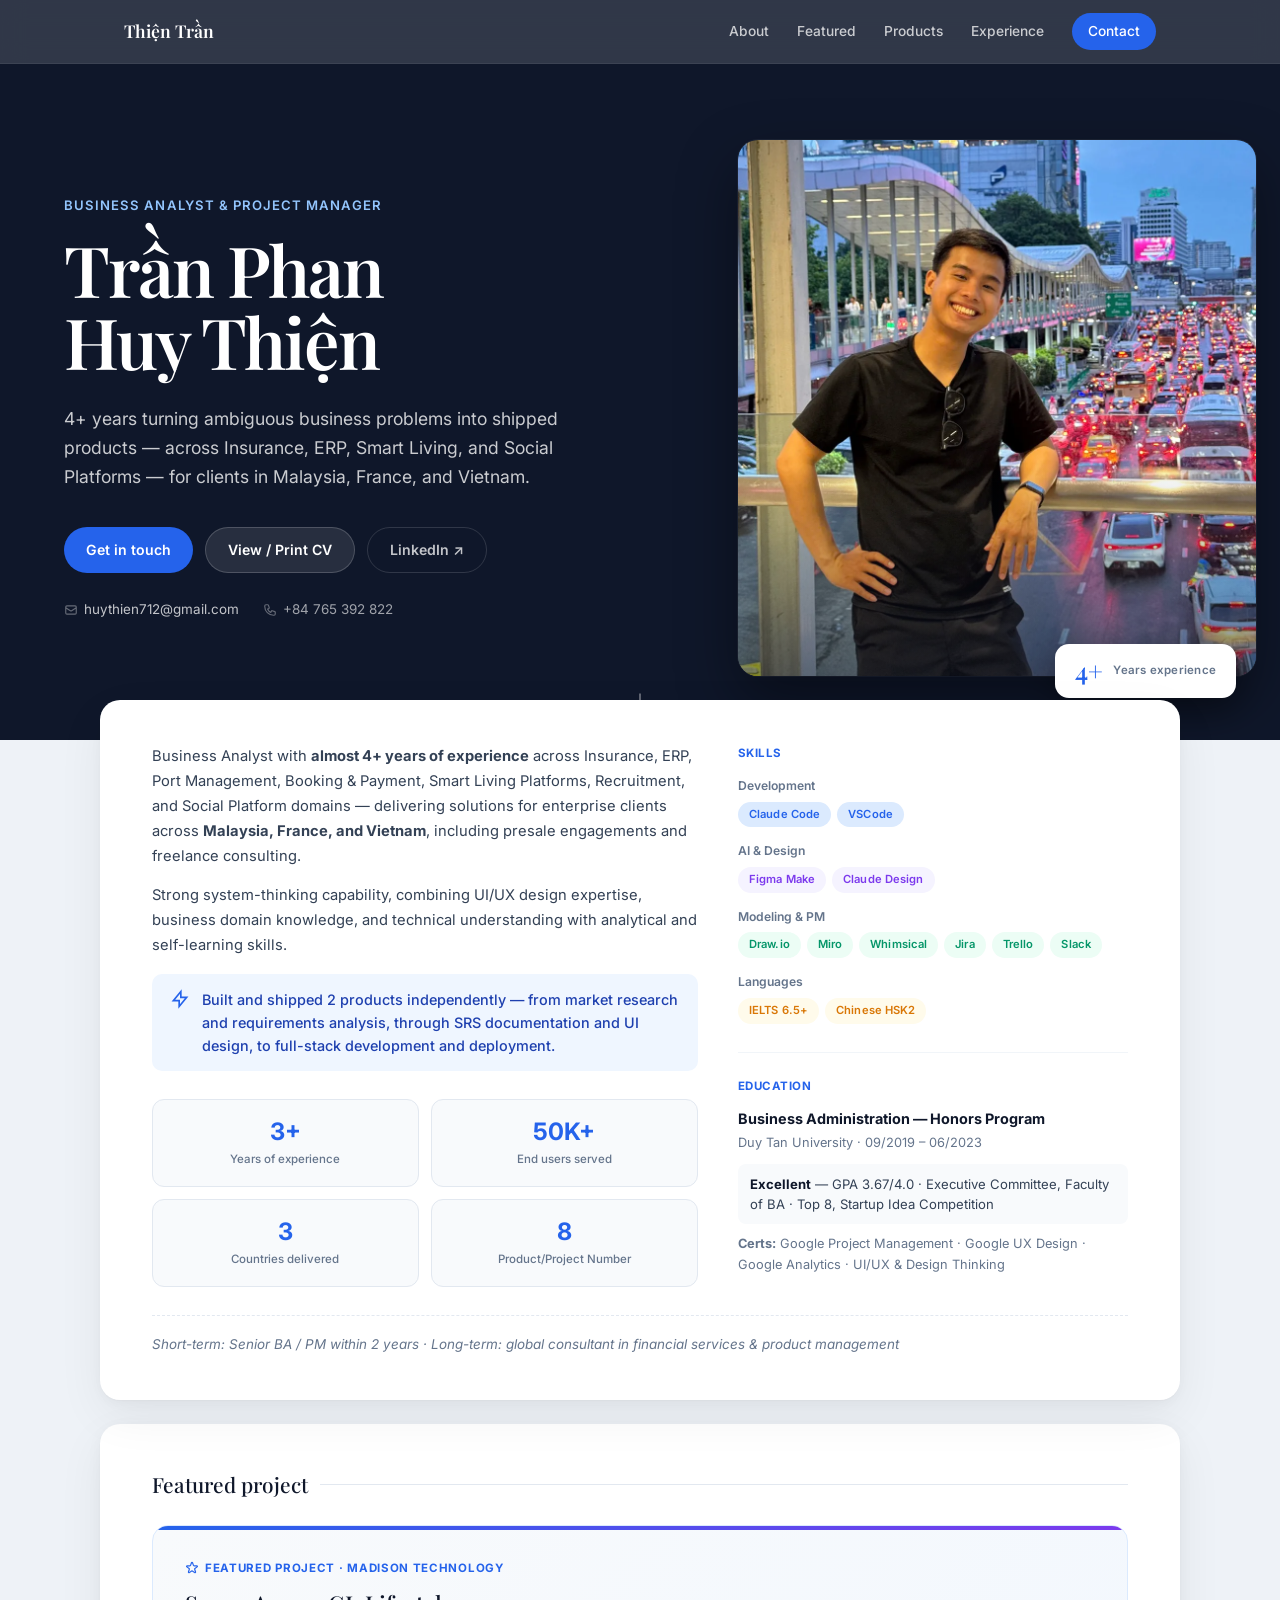
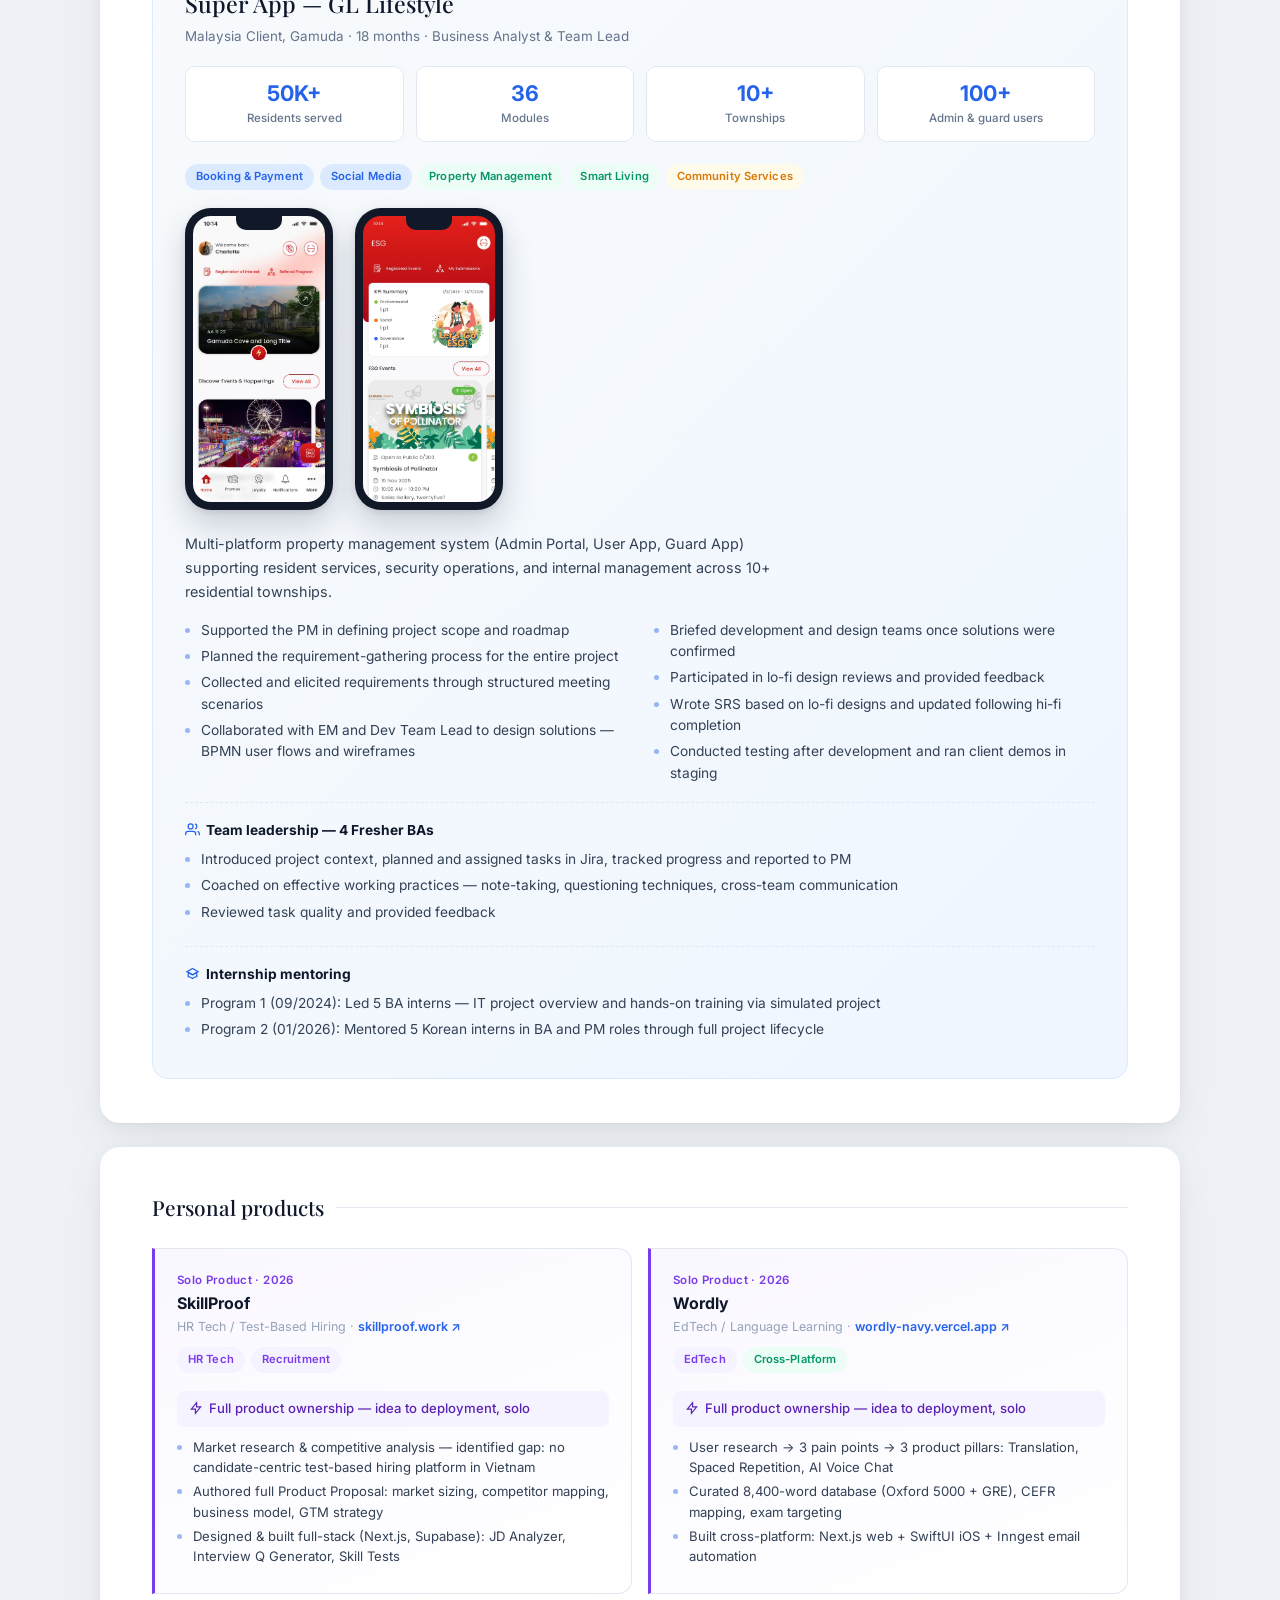
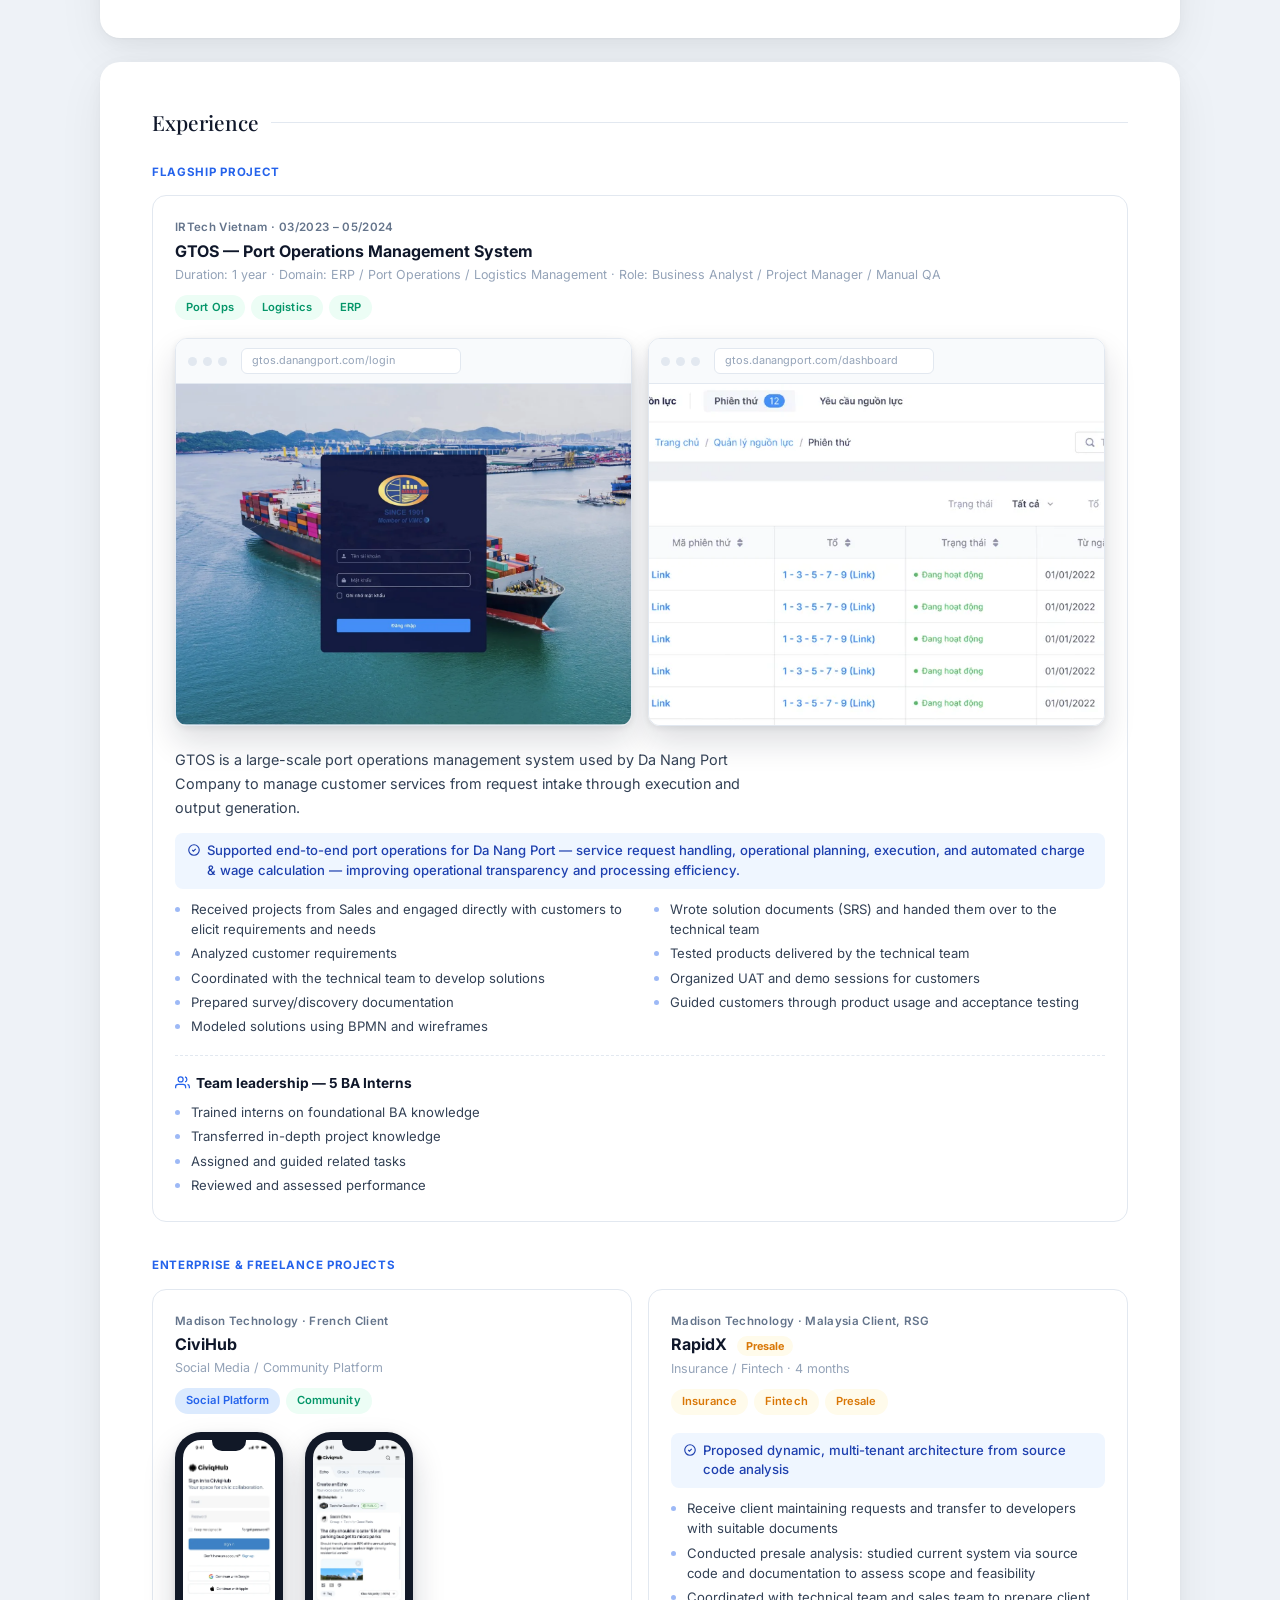
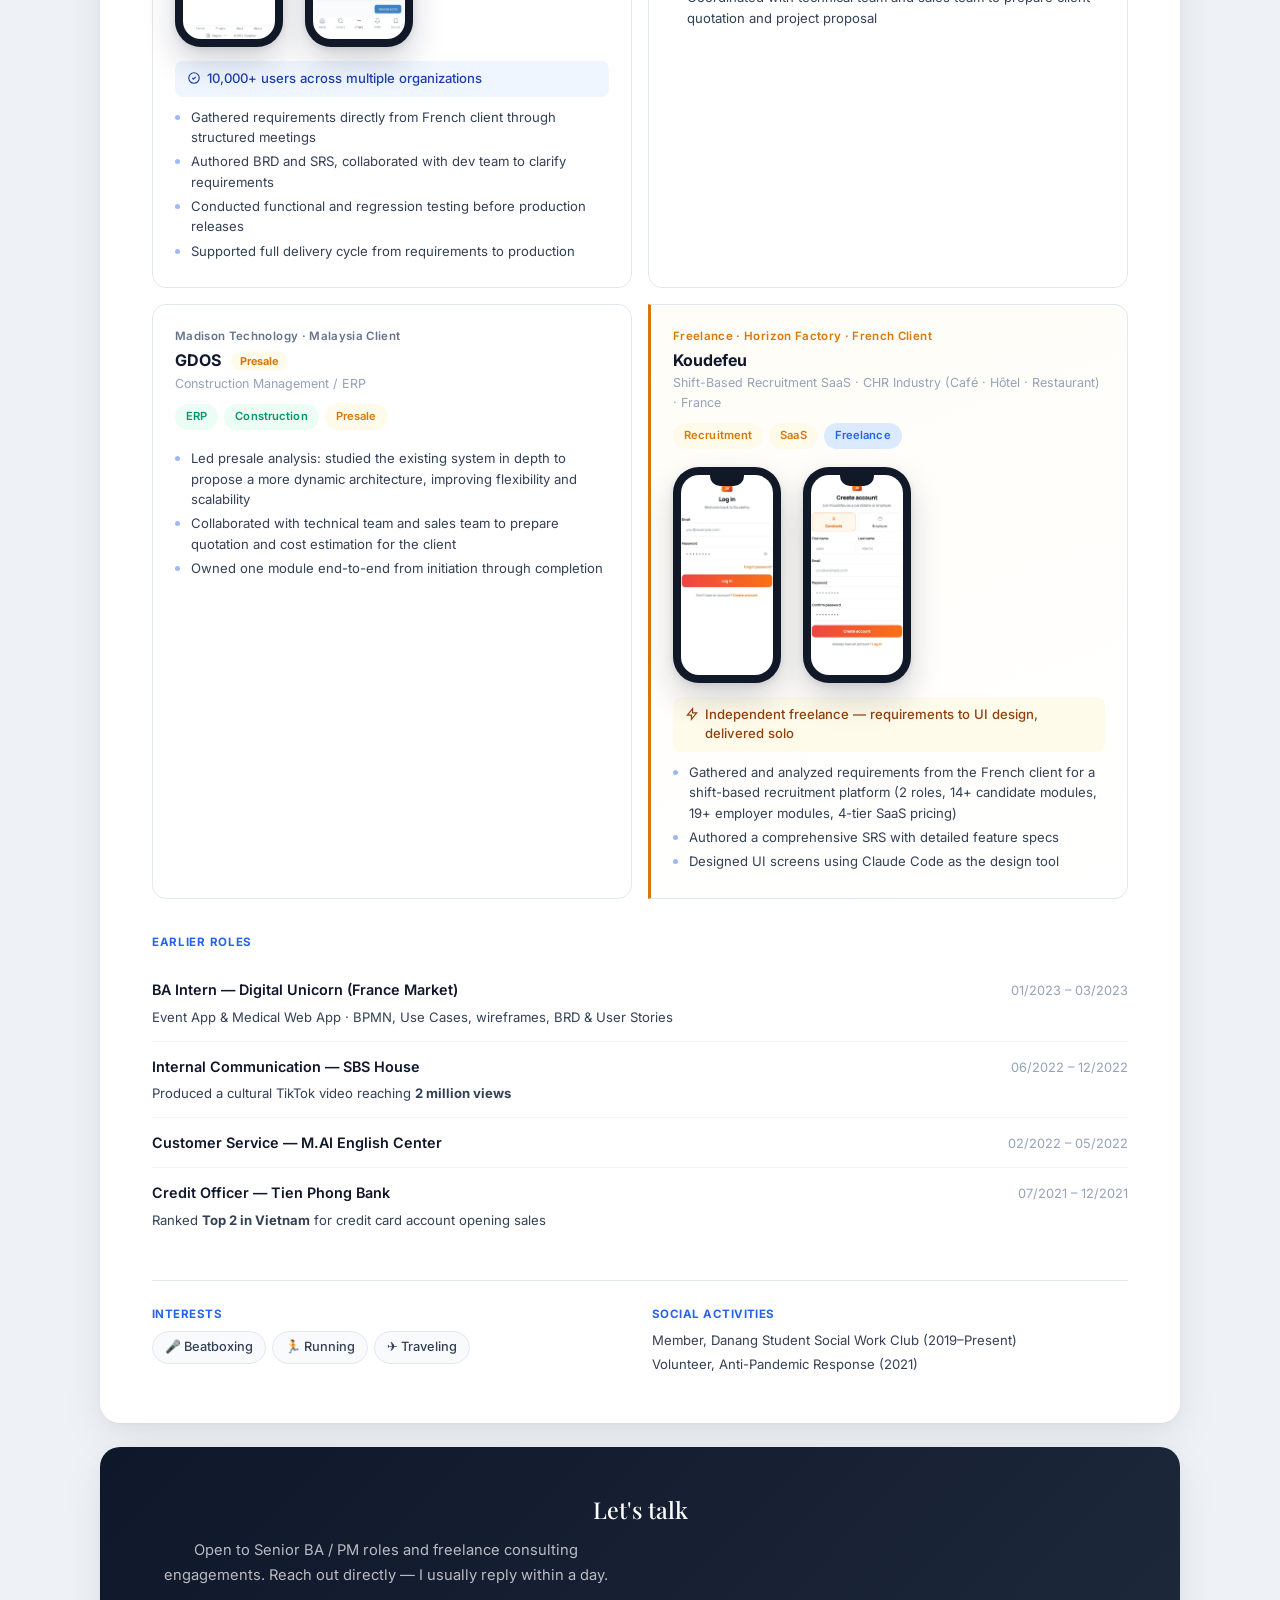
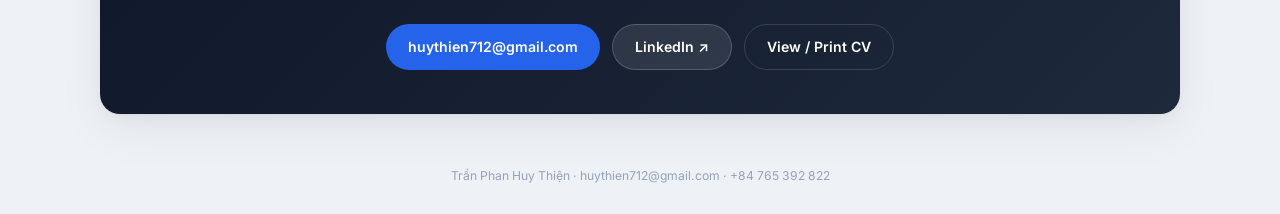
==== commit 42a85f67: "Add UI screenshots to GL Lifestyle, GTOS, CiviHub, and Koudefeu Adds real product screenshots to eac" ====
--- a/index.html
+++ b/index.html
@@ -177,6 +177,20 @@
               <span class="tag green">Smart Living</span>
               <span class="tag amber">Community Services</span>
             </div>
+            <div class="screens-row">
+              <div class="phone-mockup">
+                <div class="phone-notch"></div>
+                <div class="phone-screen">
+                  <img src="assets/projects/gl-homepage.webp" alt="GL Lifestyle app homepage screen" loading="lazy" />
+                </div>
+              </div>
+              <div class="phone-mockup">
+                <div class="phone-notch"></div>
+                <div class="phone-screen">
+                  <img src="assets/projects/gl-esg.webp" alt="GL Lifestyle ESG screen" loading="lazy" />
+                </div>
+              </div>
+            </div>
             <p class="featured-desc">
               Multi-platform property management system (Admin Portal, User
               App, Guard App) supporting resident services, security
@@ -296,6 +310,26 @@
                 <span class="tag green">Logistics</span>
                 <span class="tag green">ERP</span>
               </div>
+              <div class="screens-row browser-row">
+                <div class="browser-mockup">
+                  <div class="browser-mockup-bar">
+                    <span class="browser-mockup-dot"></span>
+                    <span class="browser-mockup-dot"></span>
+                    <span class="browser-mockup-dot"></span>
+                    <span class="browser-mockup-url">gtos.danangport.com/login</span>
+                  </div>
+                  <img src="assets/projects/gtos-login.webp" alt="GTOS login screen with Da Nang Port branding" loading="lazy" />
+                </div>
+                <div class="browser-mockup">
+                  <div class="browser-mockup-bar">
+                    <span class="browser-mockup-dot"></span>
+                    <span class="browser-mockup-dot"></span>
+                    <span class="browser-mockup-dot"></span>
+                    <span class="browser-mockup-url">gtos.danangport.com/dashboard</span>
+                  </div>
+                  <img src="assets/projects/gtos-dashboard.webp" alt="GTOS resource management dashboard" loading="lazy" />
+                </div>
+              </div>
               <div class="featured-desc" style="margin-bottom: 14px">
                 GTOS is a large-scale port operations management system used
                 by Da Nang Port Company to manage customer services from
@@ -346,6 +380,20 @@
                   <span class="tag blue">Social Platform</span>
                   <span class="tag green">Community</span>
                 </div>
+                <div class="screens-row pcard-screens">
+                  <div class="phone-mockup phone-mockup-sm">
+                    <div class="phone-notch"></div>
+                    <div class="phone-screen">
+                      <img src="assets/projects/civihub-auth.webp" alt="CiviHub sign in screen" loading="lazy" />
+                    </div>
+                  </div>
+                  <div class="phone-mockup phone-mockup-sm">
+                    <div class="phone-notch"></div>
+                    <div class="phone-screen">
+                      <img src="assets/projects/civihub-echo.webp" alt="CiviHub create echo screen" loading="lazy" />
+                    </div>
+                  </div>
+                </div>
                 <div class="pcard-achievement">
                   <svg xmlns="http://www.w3.org/2000/svg" fill="none" viewBox="0 0 24 24" stroke="currentColor" stroke-width="2">
                     <path d="M9 12l2 2 4-4m6 2a9 9 0 11-18 0 9 9 0 0118 0z" />
@@ -406,6 +454,20 @@
                   <span class="tag amber">Recruitment</span>
                   <span class="tag amber">SaaS</span>
                   <span class="tag blue">Freelance</span>
+                </div>
+                <div class="screens-row pcard-screens">
+                  <div class="phone-mockup phone-mockup-sm">
+                    <div class="phone-notch"></div>
+                    <div class="phone-screen">
+                      <img src="assets/projects/koudefeu-login.webp" alt="Koudefeu log in screen" loading="lazy" />
+                    </div>
+                  </div>
+                  <div class="phone-mockup phone-mockup-sm">
+                    <div class="phone-notch"></div>
+                    <div class="phone-screen">
+                      <img src="assets/projects/koudefeu-signup.webp" alt="Koudefeu create account screen" loading="lazy" />
+                    </div>
+                  </div>
                 </div>
                 <div class="pcard-achievement amber-ach">
                   <svg xmlns="http://www.w3.org/2000/svg" fill="none" viewBox="0 0 24 24" stroke="currentColor" stroke-width="2">
--- a/style.css
+++ b/style.css
@@ -592,6 +592,115 @@
   max-width: 68ch;
 }
 
+/* SCREENSHOT MOCKUPS */
+.screens-row {
+  display: flex;
+  align-items: flex-end;
+  gap: 22px;
+  margin-bottom: 22px;
+  flex-wrap: wrap;
+}
+.screens-row.desktop-row {
+  flex-direction: column;
+  align-items: stretch;
+  gap: 14px;
+}
+
+.phone-mockup {
+  position: relative;
+  width: 148px;
+  flex-shrink: 0;
+  background: #111827;
+  border-radius: 26px;
+  padding: 8px;
+  box-shadow:
+    0 16px 32px rgba(15, 23, 42, 0.18),
+    0 2px 6px rgba(15, 23, 42, 0.1);
+}
+.phone-mockup .phone-notch {
+  position: absolute;
+  top: 8px;
+  left: 50%;
+  transform: translateX(-50%);
+  width: 46px;
+  height: 14px;
+  background: #111827;
+  border-radius: 0 0 10px 10px;
+  z-index: 2;
+}
+.phone-screen {
+  position: relative;
+  border-radius: 18px;
+  overflow: hidden;
+  aspect-ratio: 9 / 19.5;
+  background: #000;
+}
+.phone-screen img {
+  width: 100%;
+  height: 100%;
+  object-fit: cover;
+  display: block;
+}
+
+.browser-mockup {
+  border-radius: 12px;
+  overflow: hidden;
+  box-shadow:
+    0 16px 32px rgba(15, 23, 42, 0.14),
+    0 2px 6px rgba(15, 23, 42, 0.08);
+  border: 1px solid var(--border);
+}
+.browser-mockup-bar {
+  display: flex;
+  align-items: center;
+  gap: 6px;
+  padding: 9px 12px;
+  background: var(--surface-alt);
+  border-bottom: 1px solid var(--border);
+}
+.browser-mockup-dot {
+  width: 9px;
+  height: 9px;
+  border-radius: 50%;
+  background: var(--border);
+}
+.browser-mockup-url {
+  margin-left: 8px;
+  font-size: 0.68rem;
+  color: var(--ink-4);
+  background: var(--surface);
+  border: 1px solid var(--border);
+  border-radius: 6px;
+  padding: 3px 10px;
+  flex: 1;
+  max-width: 220px;
+}
+.browser-mockup img {
+  width: 100%;
+  display: block;
+}
+.browser-row .browser-mockup img {
+  aspect-ratio: 4 / 3;
+  object-fit: cover;
+  object-position: top;
+}
+.browser-row {
+  display: grid;
+  grid-template-columns: 1fr 1fr;
+  align-items: start;
+  gap: 16px;
+}
+.pcard-screens {
+  margin-bottom: 14px;
+}
+.phone-mockup-sm {
+  width: 108px;
+}
+.phone-mockup-sm .phone-notch {
+  width: 34px;
+  height: 11px;
+}
+
 .bl {
   list-style: none;
   padding: 0;
@@ -923,6 +1032,12 @@
   }
 }
 @media (max-width: 700px) {
+  .browser-row {
+    grid-template-columns: 1fr;
+  }
+  .screens-row {
+    justify-content: center;
+  }
   .navbar-links {
     position: fixed;
     top: var(--navbar-h);
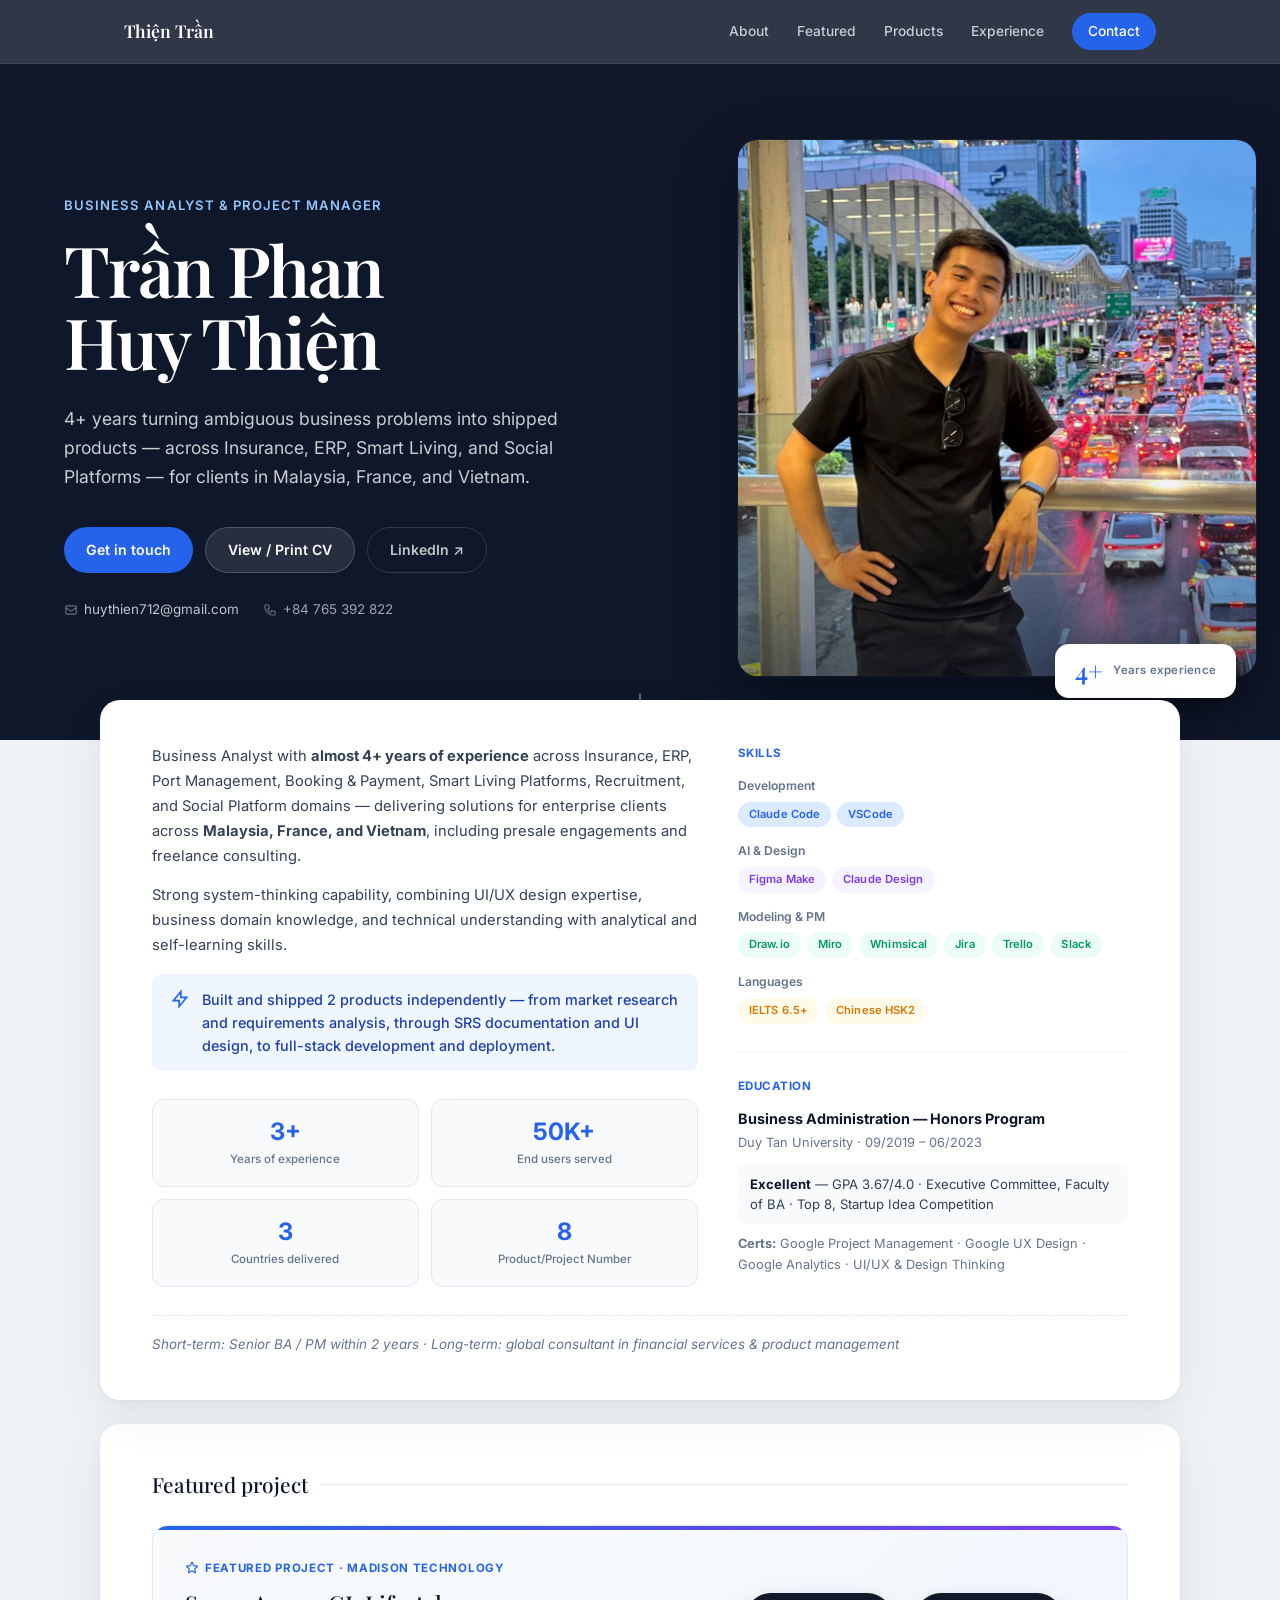
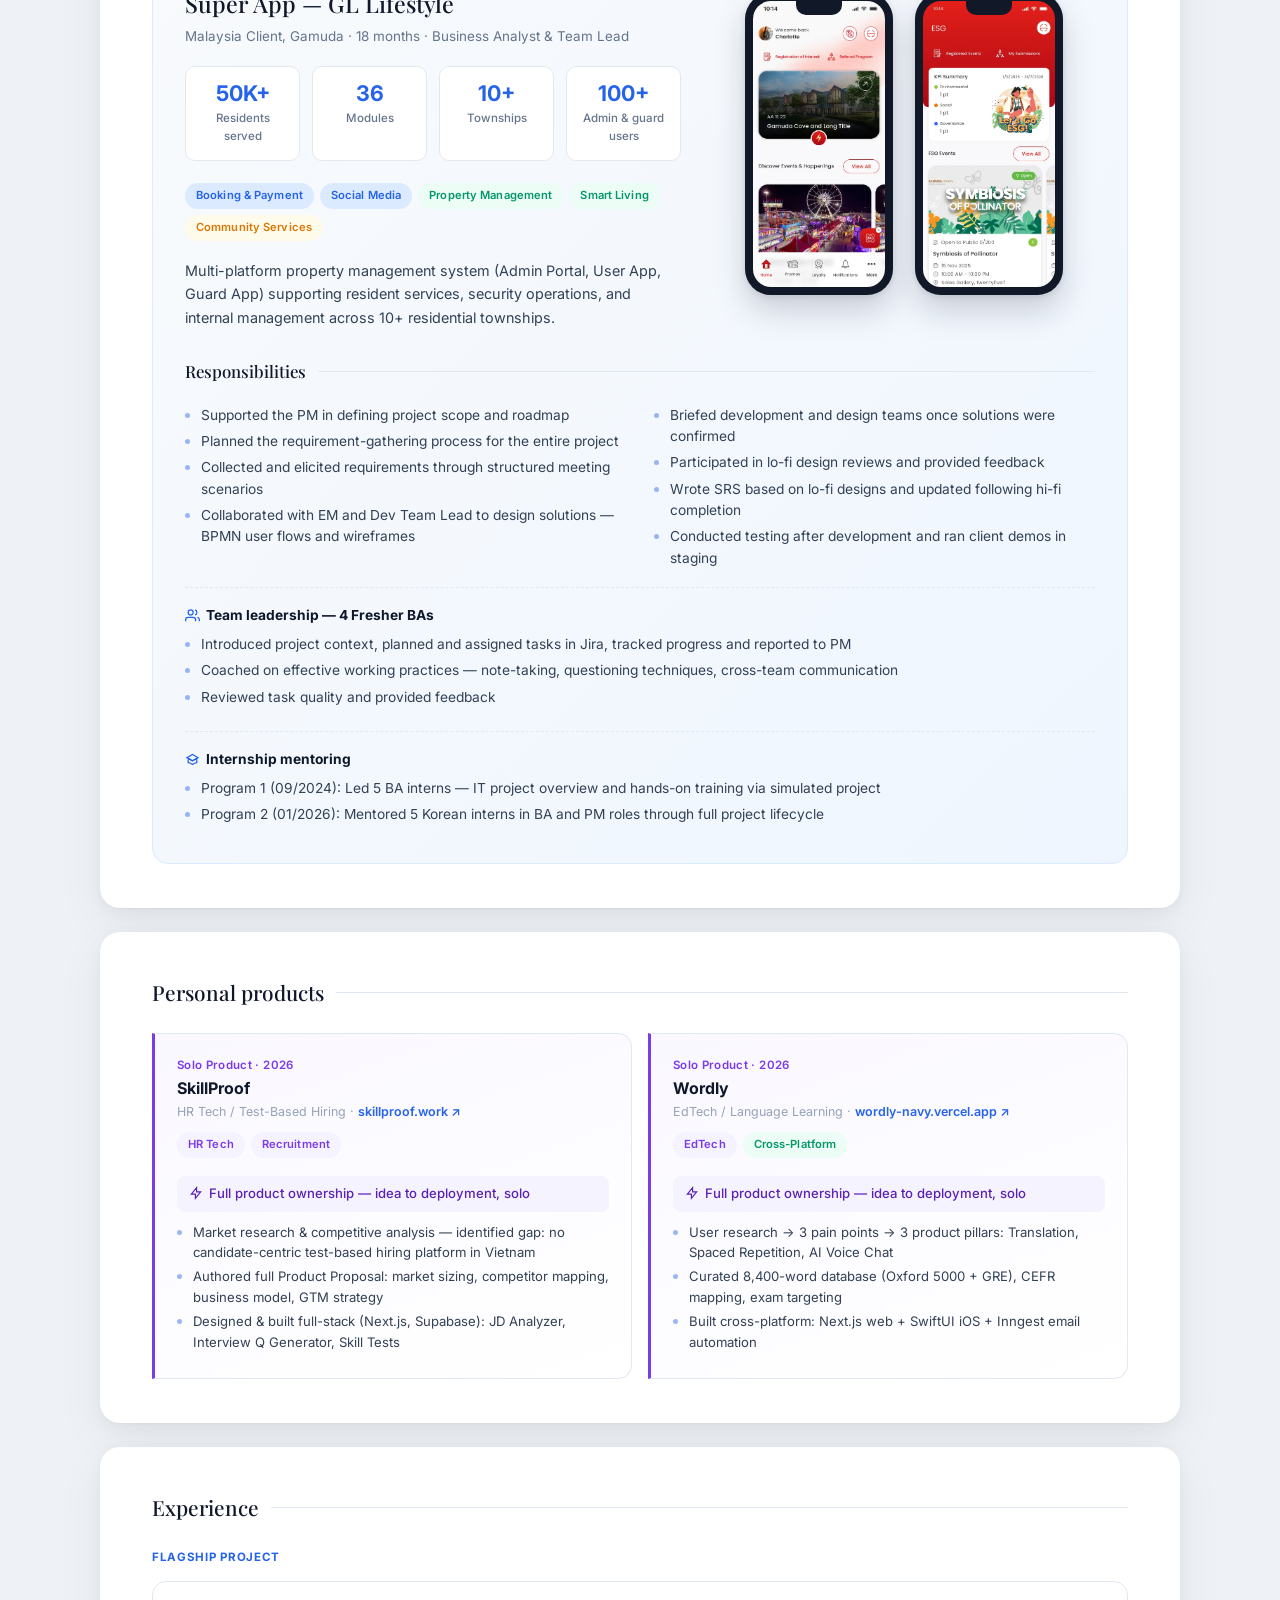
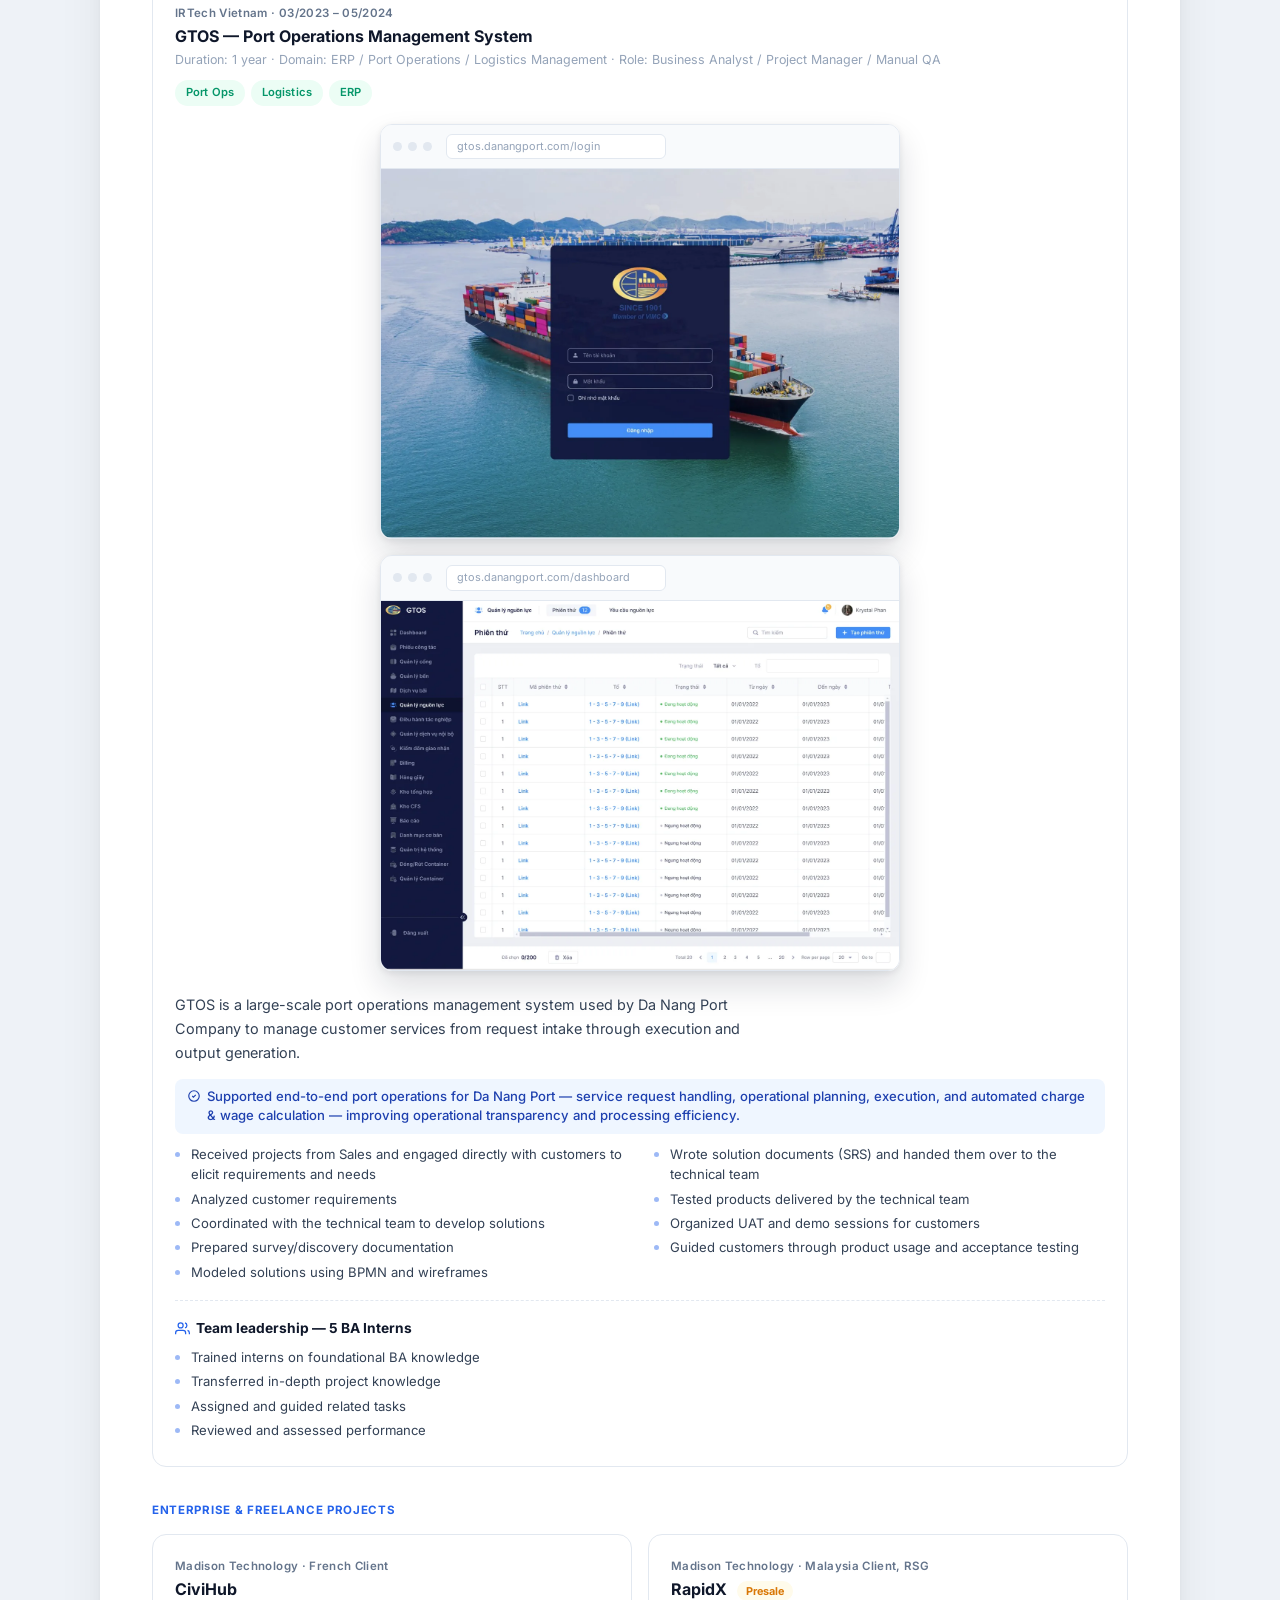
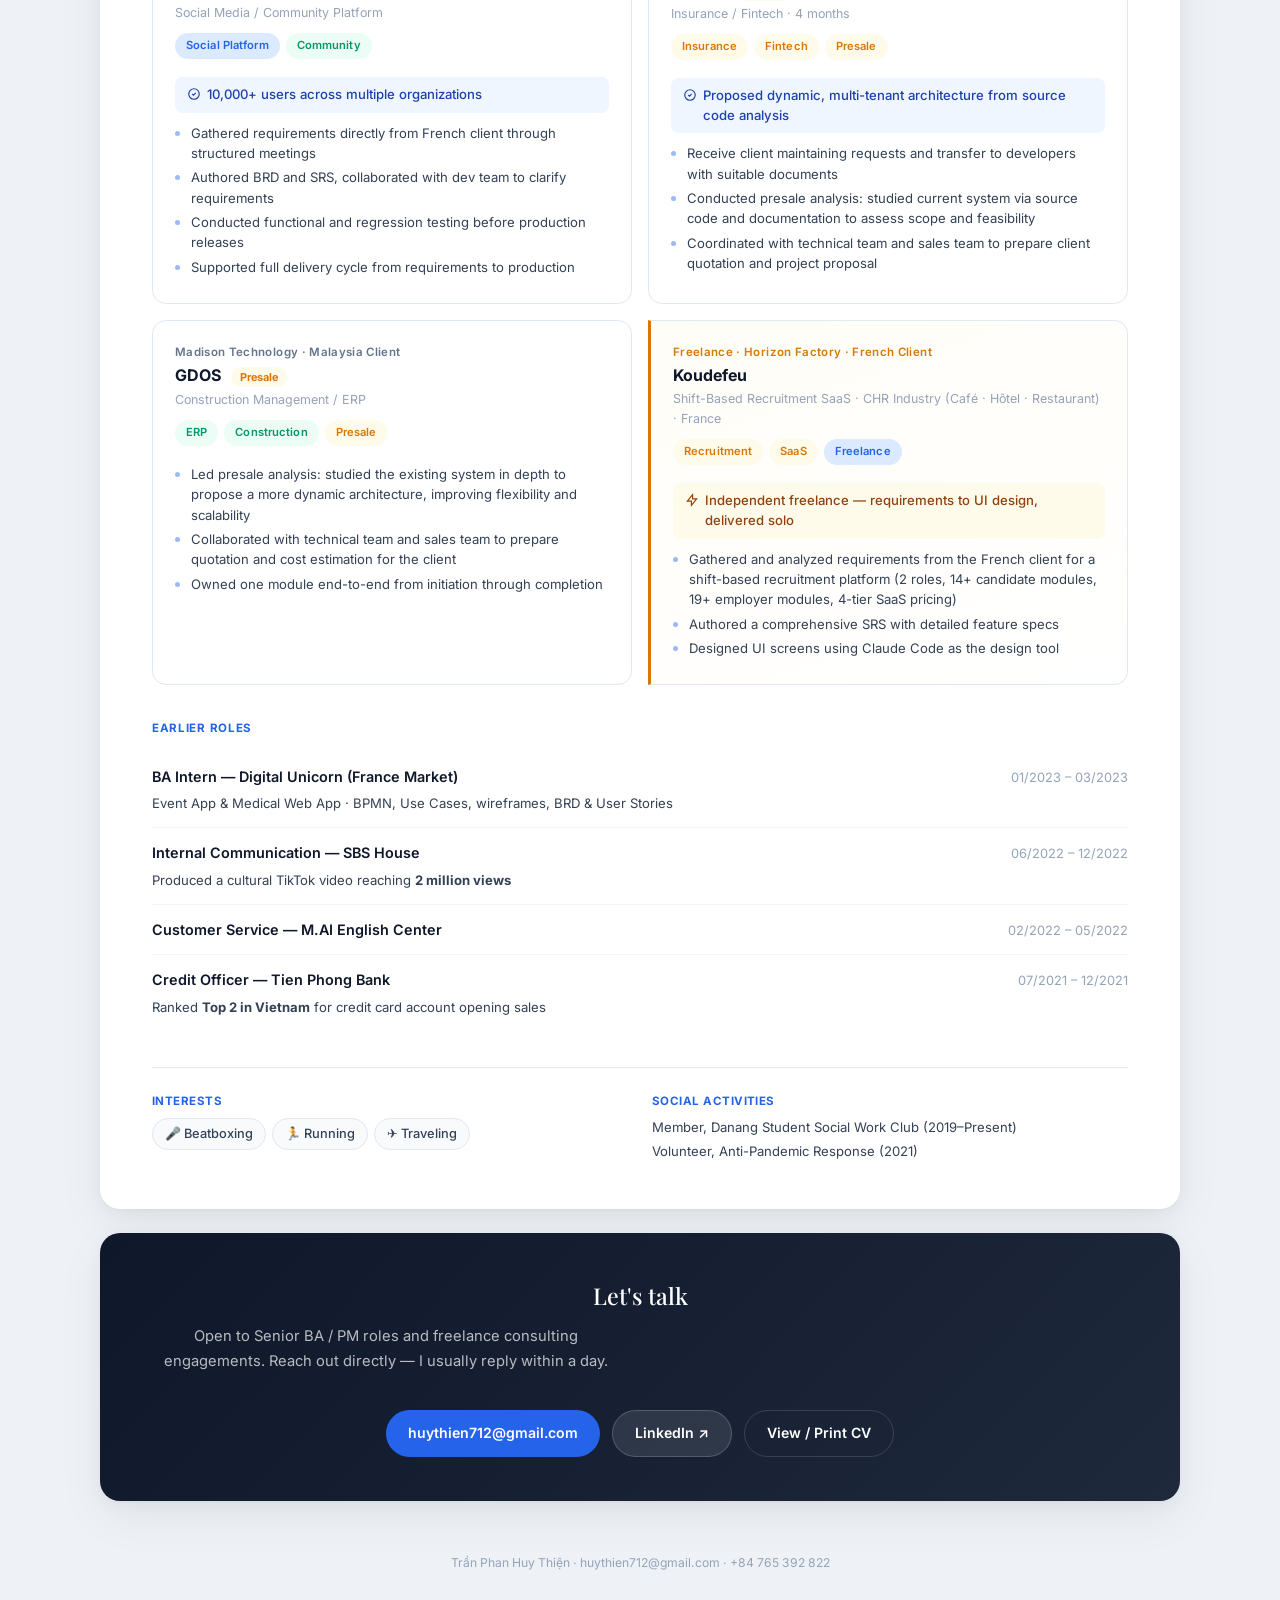
==== commit 554c376f: "Refine project screenshots: remove CiviHub/Koudefeu, uncrop GTOS, split GL Lifestyle layout - Remove" ====
--- a/index.html
+++ b/index.html
@@ -156,47 +156,52 @@
         <div class="container">
           <div class="sh">Featured project</div>
           <div class="featured animate">
-            <div class="featured-eyebrow">
-              <svg xmlns="http://www.w3.org/2000/svg" fill="none" viewBox="0 0 24 24" stroke="currentColor" stroke-width="2">
-                <path d="M11.049 2.927c.3-.921 1.603-.921 1.902 0l1.519 4.674a1 1 0 00.95.69h4.915c.969 0 1.371 1.24.588 1.81l-3.976 2.888a1 1 0 00-.363 1.118l1.518 4.674c.3.922-.755 1.688-1.538 1.118l-3.976-2.888a1 1 0 00-1.176 0l-3.976 2.888c-.783.57-1.838-.197-1.538-1.118l1.518-4.674a1 1 0 00-.363-1.118l-3.976-2.888c-.784-.57-.38-1.81.588-1.81h4.914a1 1 0 00.951-.69l1.519-4.674z" />
-              </svg>
-              Featured project · Madison Technology
-            </div>
-            <div class="featured-title">Super App — GL Lifestyle</div>
-            <div class="featured-sub">Malaysia Client, Gamuda · 18 months · Business Analyst &amp; Team Lead</div>
-            <div class="stat-row">
-              <div class="stat"><div class="stat-num">50K+</div><div class="stat-label">Residents served</div></div>
-              <div class="stat"><div class="stat-num">36</div><div class="stat-label">Modules</div></div>
-              <div class="stat"><div class="stat-num">10+</div><div class="stat-label">Townships</div></div>
-              <div class="stat"><div class="stat-num">100+</div><div class="stat-label">Admin &amp; guard users</div></div>
-            </div>
-            <div class="tag-strip">
-              <span class="tag blue">Booking &amp; Payment</span>
-              <span class="tag blue">Social Media</span>
-              <span class="tag green">Property Management</span>
-              <span class="tag green">Smart Living</span>
-              <span class="tag amber">Community Services</span>
-            </div>
-            <div class="screens-row">
-              <div class="phone-mockup">
-                <div class="phone-notch"></div>
-                <div class="phone-screen">
-                  <img src="assets/projects/gl-homepage.webp" alt="GL Lifestyle app homepage screen" loading="lazy" />
-                </div>
-              </div>
-              <div class="phone-mockup">
-                <div class="phone-notch"></div>
-                <div class="phone-screen">
-                  <img src="assets/projects/gl-esg.webp" alt="GL Lifestyle ESG screen" loading="lazy" />
-                </div>
-              </div>
-            </div>
-            <p class="featured-desc">
-              Multi-platform property management system (Admin Portal, User
-              App, Guard App) supporting resident services, security
-              operations, and internal management across 10+ residential
-              townships.
-            </p>
+            <div class="featured-grid">
+              <div class="featured-overview">
+                <div class="featured-eyebrow">
+                  <svg xmlns="http://www.w3.org/2000/svg" fill="none" viewBox="0 0 24 24" stroke="currentColor" stroke-width="2">
+                    <path d="M11.049 2.927c.3-.921 1.603-.921 1.902 0l1.519 4.674a1 1 0 00.95.69h4.915c.969 0 1.371 1.24.588 1.81l-3.976 2.888a1 1 0 00-.363 1.118l1.518 4.674c.3.922-.755 1.688-1.538 1.118l-3.976-2.888a1 1 0 00-1.176 0l-3.976 2.888c-.783.57-1.838-.197-1.538-1.118l1.518-4.674a1 1 0 00-.363-1.118l-3.976-2.888c-.784-.57-.38-1.81.588-1.81h4.914a1 1 0 00.951-.69l1.519-4.674z" />
+                  </svg>
+                  Featured project · Madison Technology
+                </div>
+                <div class="featured-title">Super App — GL Lifestyle</div>
+                <div class="featured-sub">Malaysia Client, Gamuda · 18 months · Business Analyst &amp; Team Lead</div>
+                <div class="stat-row">
+                  <div class="stat"><div class="stat-num">50K+</div><div class="stat-label">Residents served</div></div>
+                  <div class="stat"><div class="stat-num">36</div><div class="stat-label">Modules</div></div>
+                  <div class="stat"><div class="stat-num">10+</div><div class="stat-label">Townships</div></div>
+                  <div class="stat"><div class="stat-num">100+</div><div class="stat-label">Admin &amp; guard users</div></div>
+                </div>
+                <div class="tag-strip">
+                  <span class="tag blue">Booking &amp; Payment</span>
+                  <span class="tag blue">Social Media</span>
+                  <span class="tag green">Property Management</span>
+                  <span class="tag green">Smart Living</span>
+                  <span class="tag amber">Community Services</span>
+                </div>
+                <p class="featured-desc">
+                  Multi-platform property management system (Admin Portal,
+                  User App, Guard App) supporting resident services, security
+                  operations, and internal management across 10+ residential
+                  townships.
+                </p>
+              </div>
+              <div class="screens-row">
+                <div class="phone-mockup">
+                  <div class="phone-notch"></div>
+                  <div class="phone-screen">
+                    <img src="assets/projects/gl-homepage.webp" alt="GL Lifestyle app homepage screen" loading="lazy" />
+                  </div>
+                </div>
+                <div class="phone-mockup">
+                  <div class="phone-notch"></div>
+                  <div class="phone-screen">
+                    <img src="assets/projects/gl-esg.webp" alt="GL Lifestyle ESG screen" loading="lazy" />
+                  </div>
+                </div>
+              </div>
+            </div>
+            <div class="sh sh-sub">Responsibilities</div>
             <ul class="bl">
               <li>Supported the PM in defining project scope and roadmap</li>
               <li>Planned the requirement-gathering process for the entire project</li>
@@ -380,20 +385,6 @@
                   <span class="tag blue">Social Platform</span>
                   <span class="tag green">Community</span>
                 </div>
-                <div class="screens-row pcard-screens">
-                  <div class="phone-mockup phone-mockup-sm">
-                    <div class="phone-notch"></div>
-                    <div class="phone-screen">
-                      <img src="assets/projects/civihub-auth.webp" alt="CiviHub sign in screen" loading="lazy" />
-                    </div>
-                  </div>
-                  <div class="phone-mockup phone-mockup-sm">
-                    <div class="phone-notch"></div>
-                    <div class="phone-screen">
-                      <img src="assets/projects/civihub-echo.webp" alt="CiviHub create echo screen" loading="lazy" />
-                    </div>
-                  </div>
-                </div>
                 <div class="pcard-achievement">
                   <svg xmlns="http://www.w3.org/2000/svg" fill="none" viewBox="0 0 24 24" stroke="currentColor" stroke-width="2">
                     <path d="M9 12l2 2 4-4m6 2a9 9 0 11-18 0 9 9 0 0118 0z" />
@@ -454,20 +445,6 @@
                   <span class="tag amber">Recruitment</span>
                   <span class="tag amber">SaaS</span>
                   <span class="tag blue">Freelance</span>
-                </div>
-                <div class="screens-row pcard-screens">
-                  <div class="phone-mockup phone-mockup-sm">
-                    <div class="phone-notch"></div>
-                    <div class="phone-screen">
-                      <img src="assets/projects/koudefeu-login.webp" alt="Koudefeu log in screen" loading="lazy" />
-                    </div>
-                  </div>
-                  <div class="phone-mockup phone-mockup-sm">
-                    <div class="phone-notch"></div>
-                    <div class="phone-screen">
-                      <img src="assets/projects/koudefeu-signup.webp" alt="Koudefeu create account screen" loading="lazy" />
-                    </div>
-                  </div>
                 </div>
                 <div class="pcard-achievement amber-ach">
                   <svg xmlns="http://www.w3.org/2000/svg" fill="none" viewBox="0 0 24 24" stroke="currentColor" stroke-width="2">
--- a/style.css
+++ b/style.css
@@ -497,6 +497,22 @@
   height: 4px;
   background: linear-gradient(90deg, var(--accent) 0%, var(--purple) 100%);
 }
+.featured-grid {
+  display: grid;
+  grid-template-columns: 1.3fr 1fr;
+  gap: 32px;
+  align-items: center;
+  margin-bottom: 28px;
+}
+.featured-grid .screens-row {
+  margin-bottom: 0;
+  justify-content: center;
+}
+.sh-sub {
+  font-size: 1.05rem;
+  margin-top: 0;
+  margin-bottom: 20px;
+}
 .featured-eyebrow {
   display: inline-flex;
   align-items: center;
@@ -590,6 +606,9 @@
   line-height: 1.65;
   margin-bottom: 16px;
   max-width: 68ch;
+}
+.featured-overview .featured-desc {
+  margin-bottom: 0;
 }
 
 /* SCREENSHOT MOCKUPS */
@@ -679,16 +698,15 @@
   width: 100%;
   display: block;
 }
-.browser-row .browser-mockup img {
-  aspect-ratio: 4 / 3;
-  object-fit: cover;
-  object-position: top;
-}
 .browser-row {
-  display: grid;
-  grid-template-columns: 1fr 1fr;
-  align-items: start;
+  display: flex;
+  flex-direction: column;
+  align-items: center;
   gap: 16px;
+}
+.browser-row .browser-mockup {
+  width: 100%;
+  max-width: 520px;
 }
 .pcard-screens {
   margin-bottom: 14px;
@@ -1005,6 +1023,10 @@
     grid-template-columns: 1fr;
     gap: 28px;
   }
+  .featured-grid {
+    grid-template-columns: 1fr;
+    gap: 24px;
+  }
   .hero-grid {
     grid-template-columns: 1fr;
     padding: 56px 24px 100px;
@@ -1032,9 +1054,6 @@
   }
 }
 @media (max-width: 700px) {
-  .browser-row {
-    grid-template-columns: 1fr;
-  }
   .screens-row {
     justify-content: center;
   }
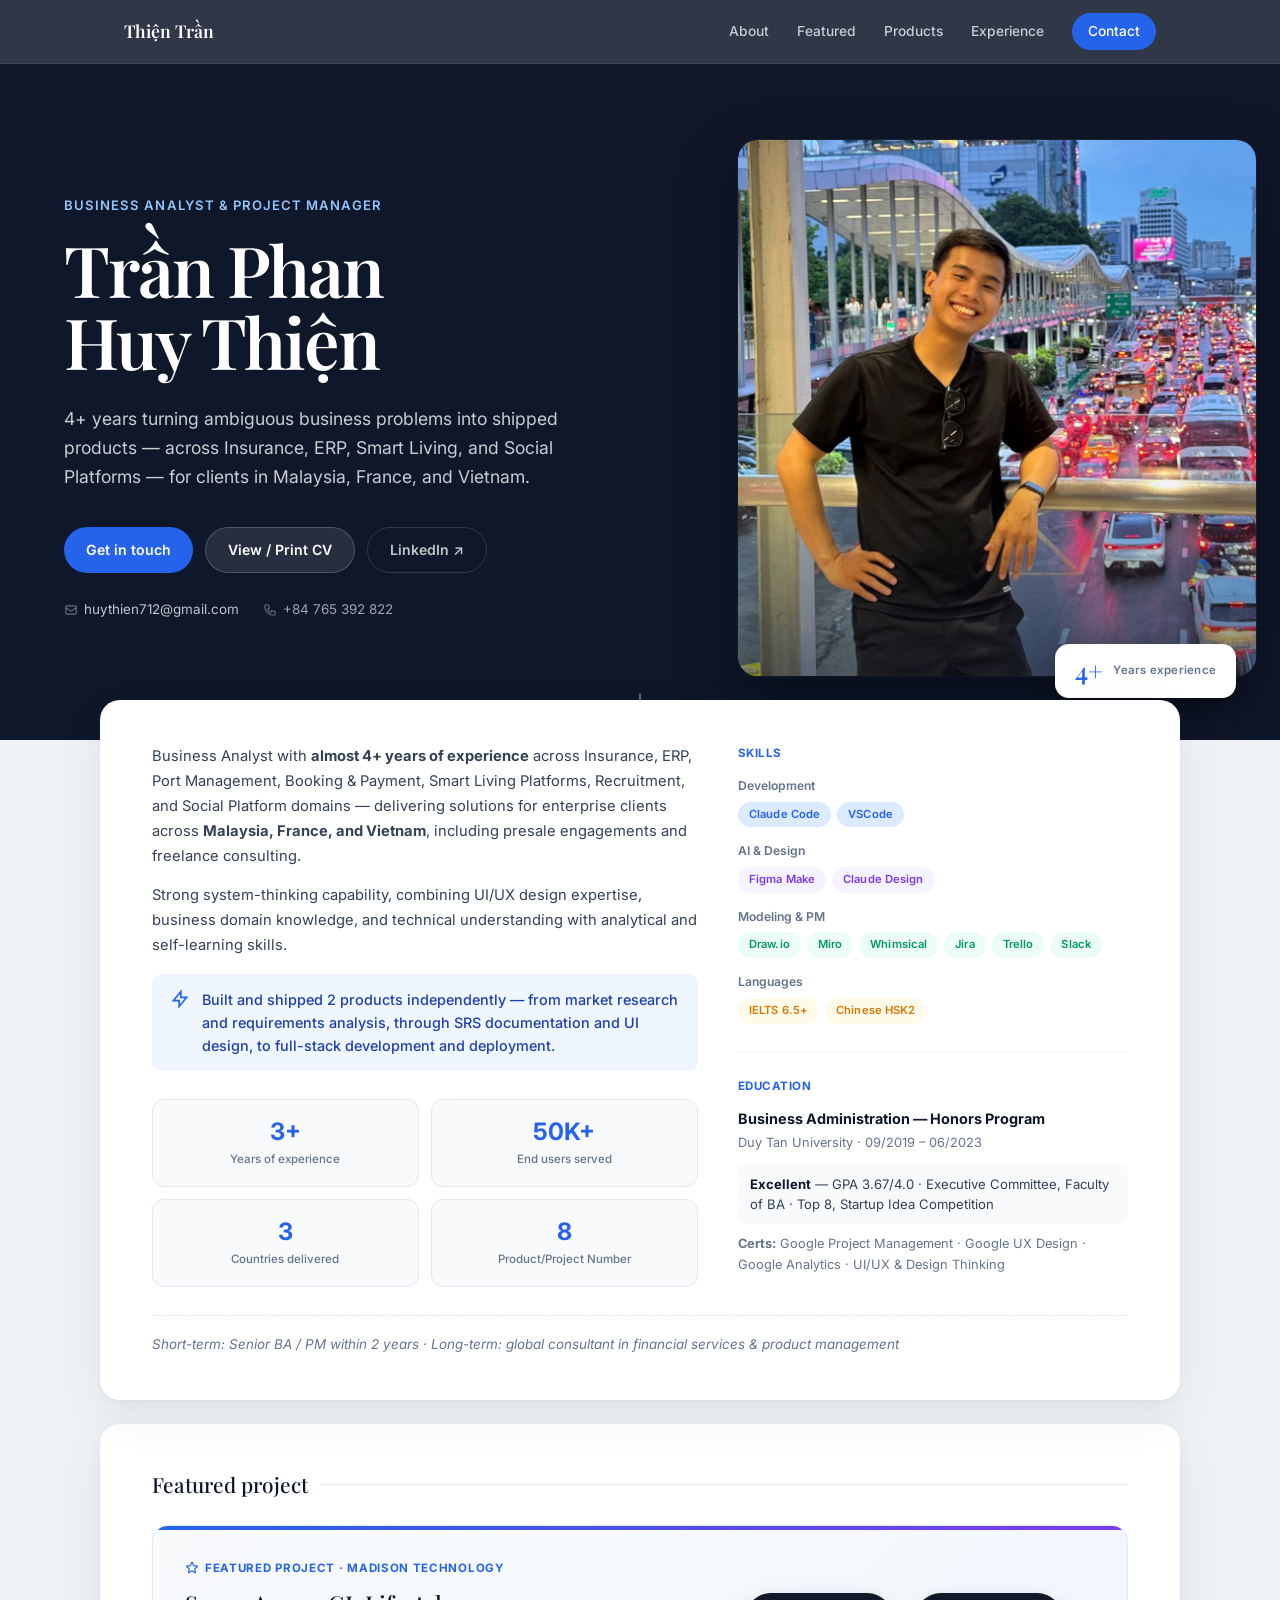
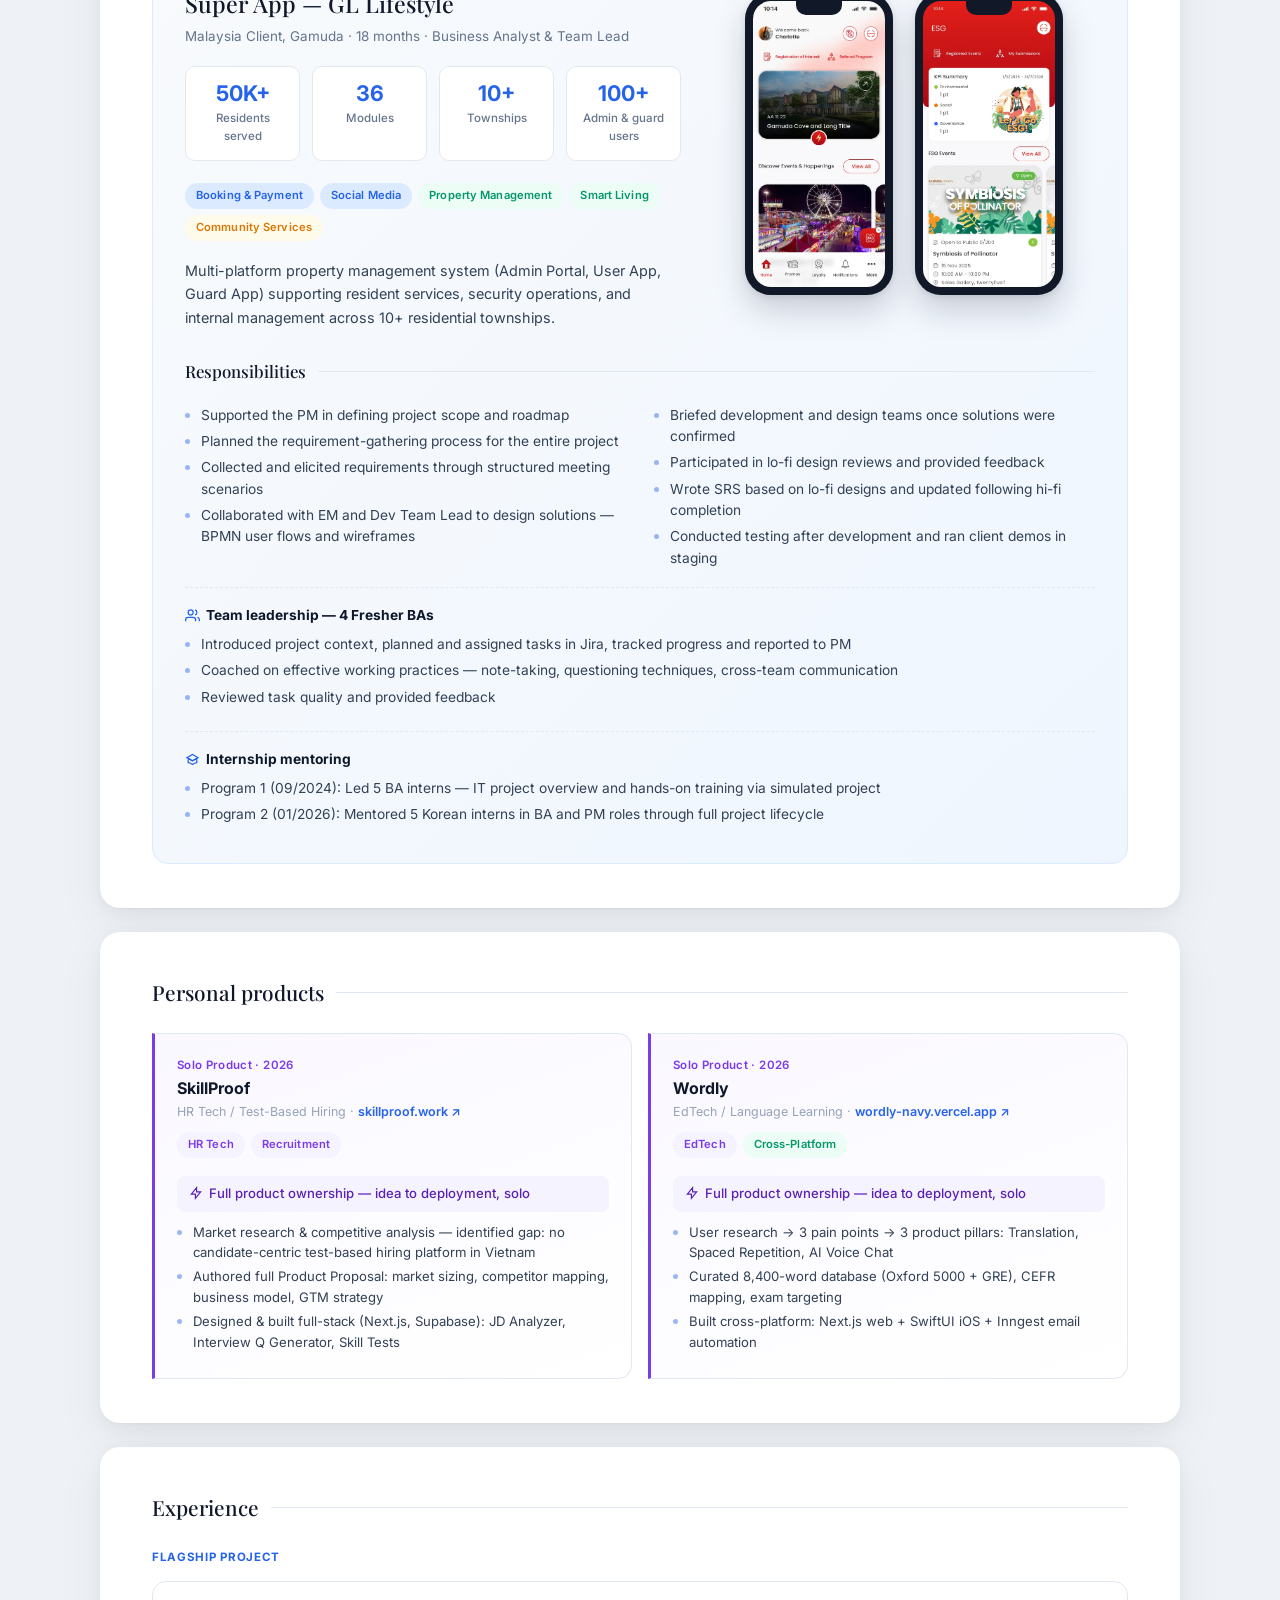
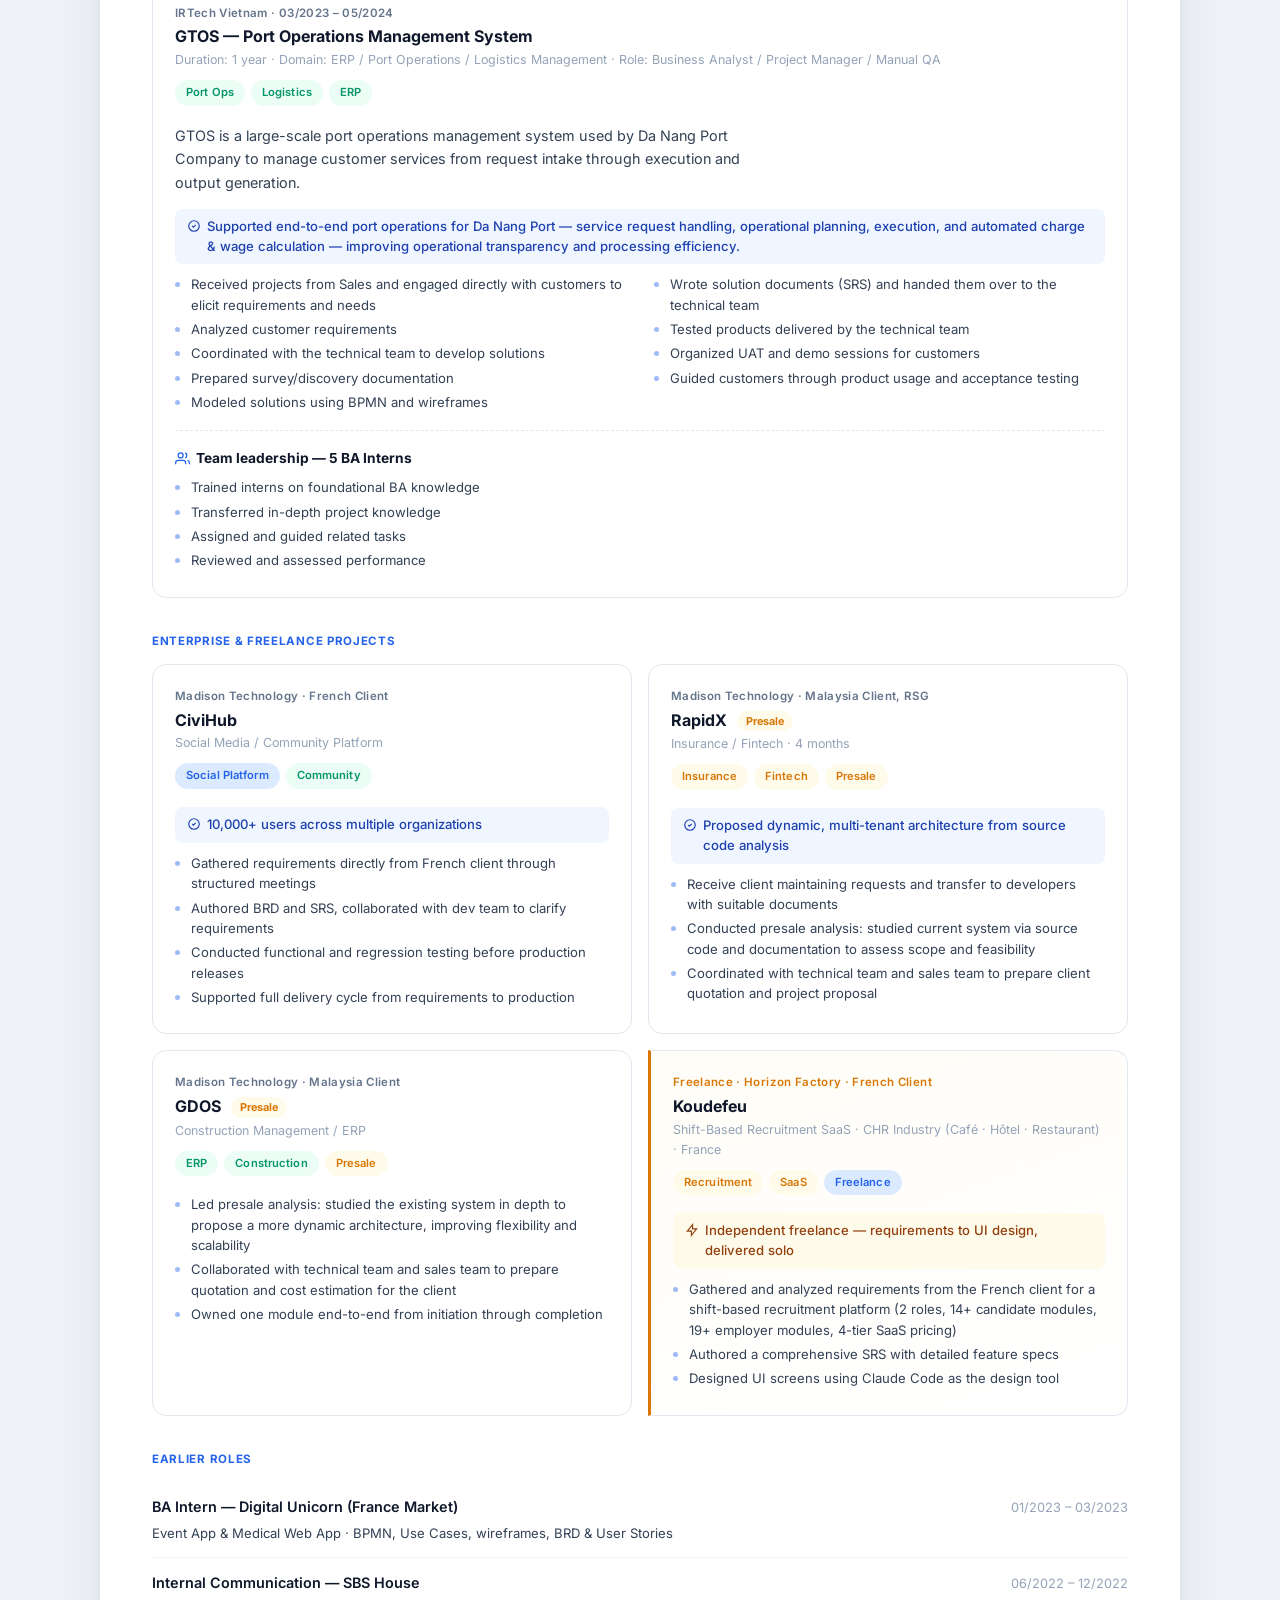
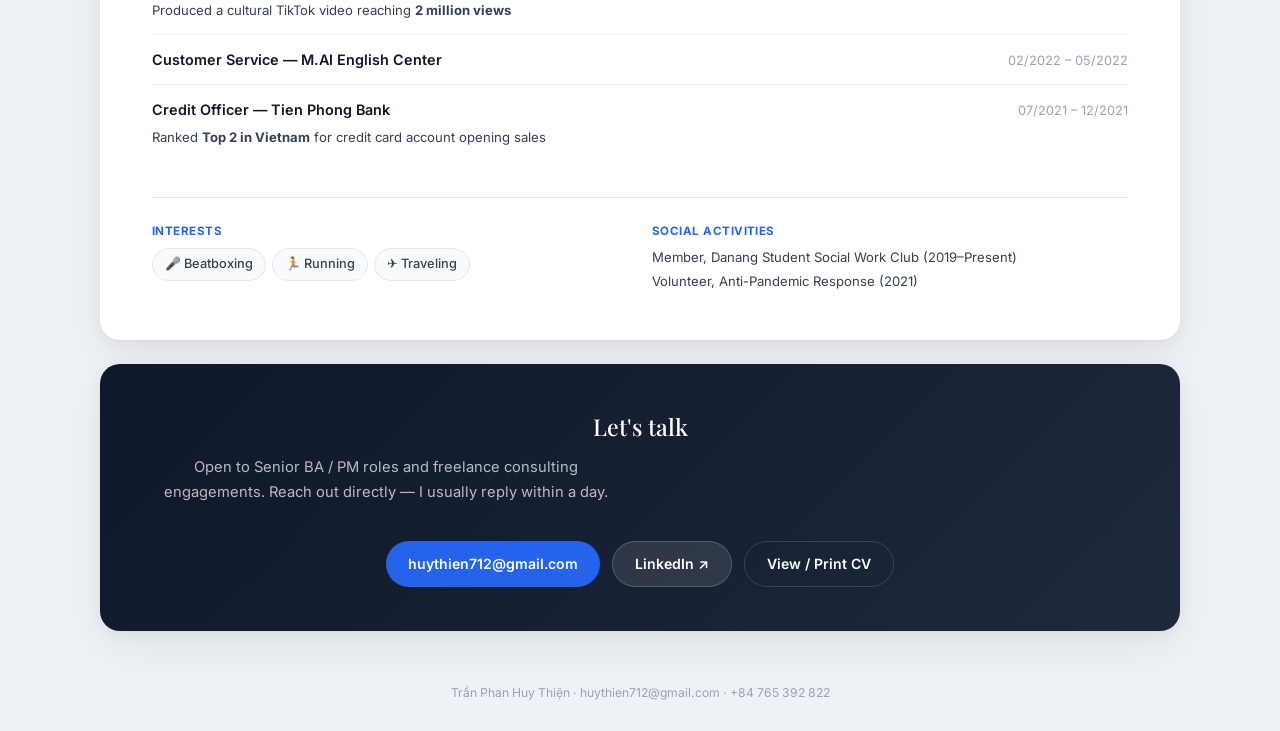
==== commit 89a6b27c: "Remove GTOS screenshots, keep only GL Lifestyle images Reverts the GTOS card to text-only per feedba" ====
--- a/index.html
+++ b/index.html
@@ -315,26 +315,6 @@
                 <span class="tag green">Logistics</span>
                 <span class="tag green">ERP</span>
               </div>
-              <div class="screens-row browser-row">
-                <div class="browser-mockup">
-                  <div class="browser-mockup-bar">
-                    <span class="browser-mockup-dot"></span>
-                    <span class="browser-mockup-dot"></span>
-                    <span class="browser-mockup-dot"></span>
-                    <span class="browser-mockup-url">gtos.danangport.com/login</span>
-                  </div>
-                  <img src="assets/projects/gtos-login.webp" alt="GTOS login screen with Da Nang Port branding" loading="lazy" />
-                </div>
-                <div class="browser-mockup">
-                  <div class="browser-mockup-bar">
-                    <span class="browser-mockup-dot"></span>
-                    <span class="browser-mockup-dot"></span>
-                    <span class="browser-mockup-dot"></span>
-                    <span class="browser-mockup-url">gtos.danangport.com/dashboard</span>
-                  </div>
-                  <img src="assets/projects/gtos-dashboard.webp" alt="GTOS resource management dashboard" loading="lazy" />
-                </div>
-              </div>
               <div class="featured-desc" style="margin-bottom: 14px">
                 GTOS is a large-scale port operations management system used
                 by Da Nang Port Company to manage customer services from
--- a/style.css
+++ b/style.css
@@ -661,64 +661,6 @@
   display: block;
 }
 
-.browser-mockup {
-  border-radius: 12px;
-  overflow: hidden;
-  box-shadow:
-    0 16px 32px rgba(15, 23, 42, 0.14),
-    0 2px 6px rgba(15, 23, 42, 0.08);
-  border: 1px solid var(--border);
-}
-.browser-mockup-bar {
-  display: flex;
-  align-items: center;
-  gap: 6px;
-  padding: 9px 12px;
-  background: var(--surface-alt);
-  border-bottom: 1px solid var(--border);
-}
-.browser-mockup-dot {
-  width: 9px;
-  height: 9px;
-  border-radius: 50%;
-  background: var(--border);
-}
-.browser-mockup-url {
-  margin-left: 8px;
-  font-size: 0.68rem;
-  color: var(--ink-4);
-  background: var(--surface);
-  border: 1px solid var(--border);
-  border-radius: 6px;
-  padding: 3px 10px;
-  flex: 1;
-  max-width: 220px;
-}
-.browser-mockup img {
-  width: 100%;
-  display: block;
-}
-.browser-row {
-  display: flex;
-  flex-direction: column;
-  align-items: center;
-  gap: 16px;
-}
-.browser-row .browser-mockup {
-  width: 100%;
-  max-width: 520px;
-}
-.pcard-screens {
-  margin-bottom: 14px;
-}
-.phone-mockup-sm {
-  width: 108px;
-}
-.phone-mockup-sm .phone-notch {
-  width: 34px;
-  height: 11px;
-}
-
 .bl {
   list-style: none;
   padding: 0;
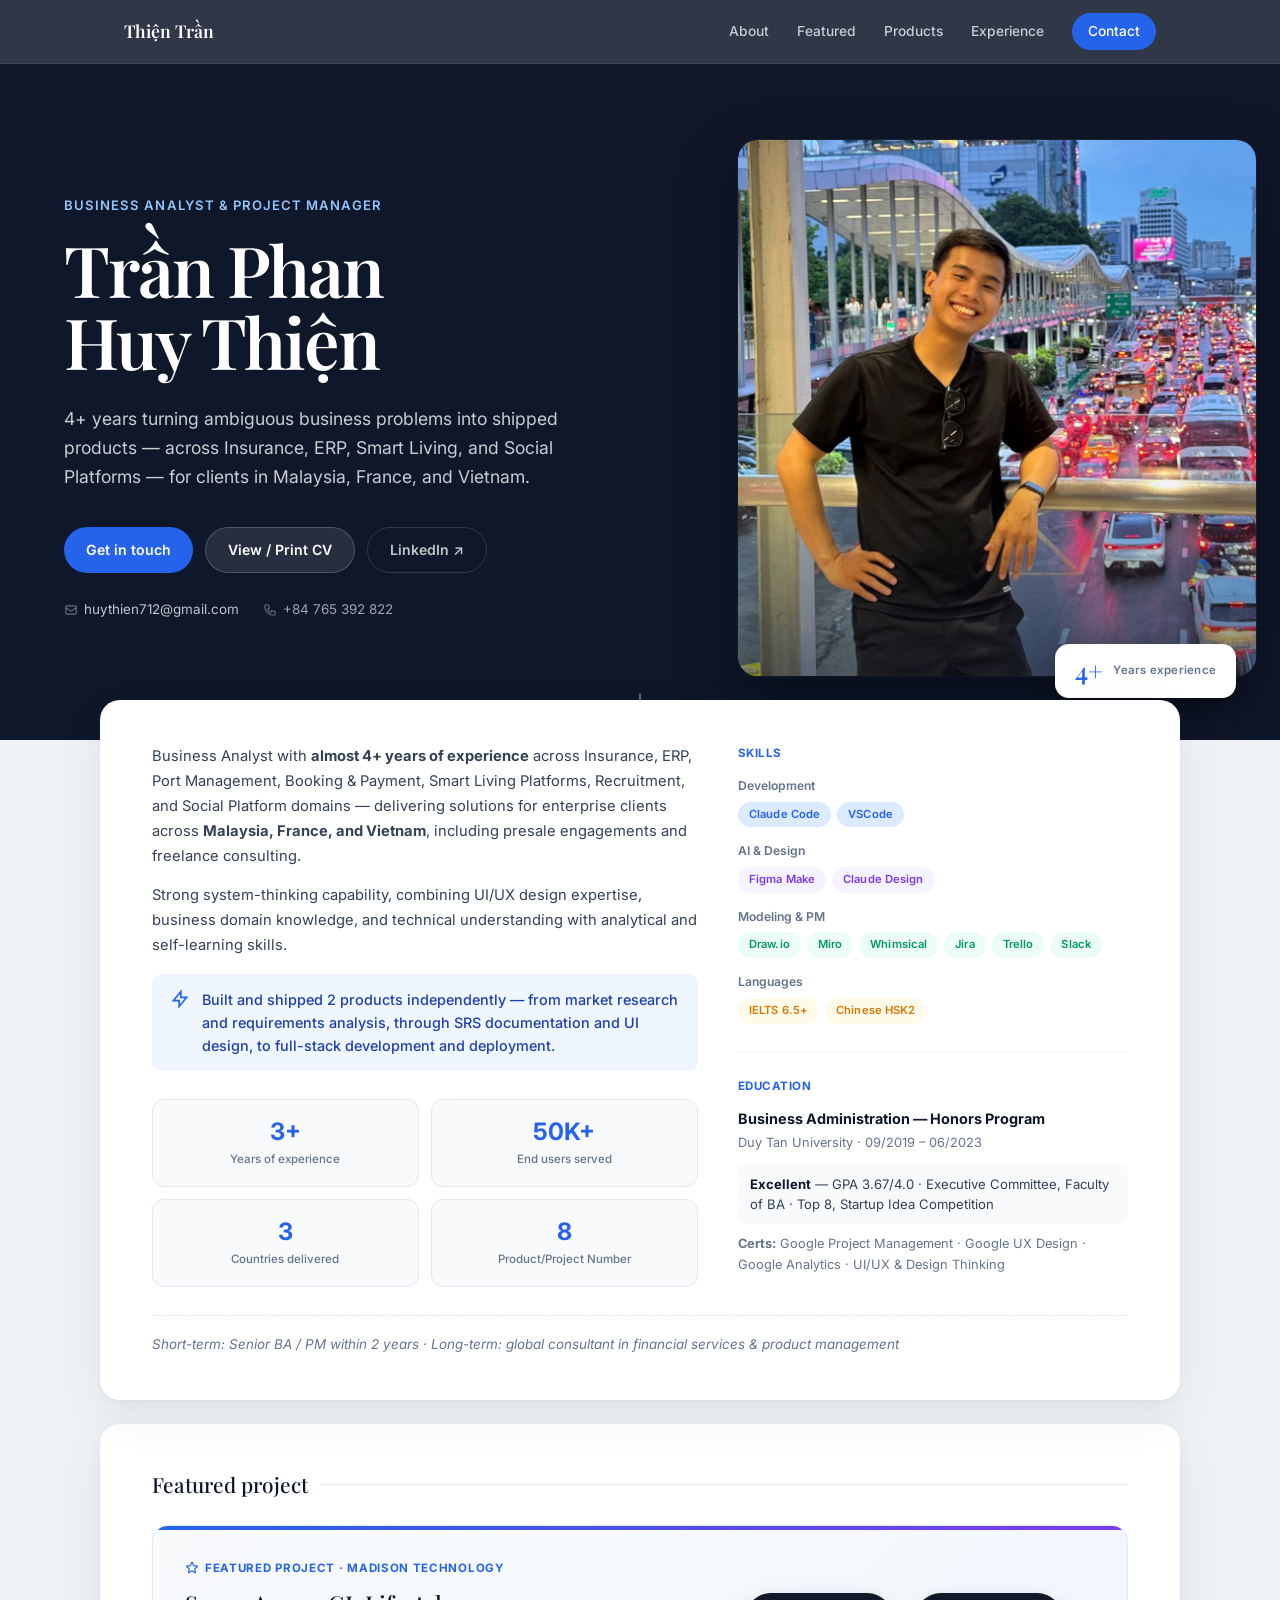
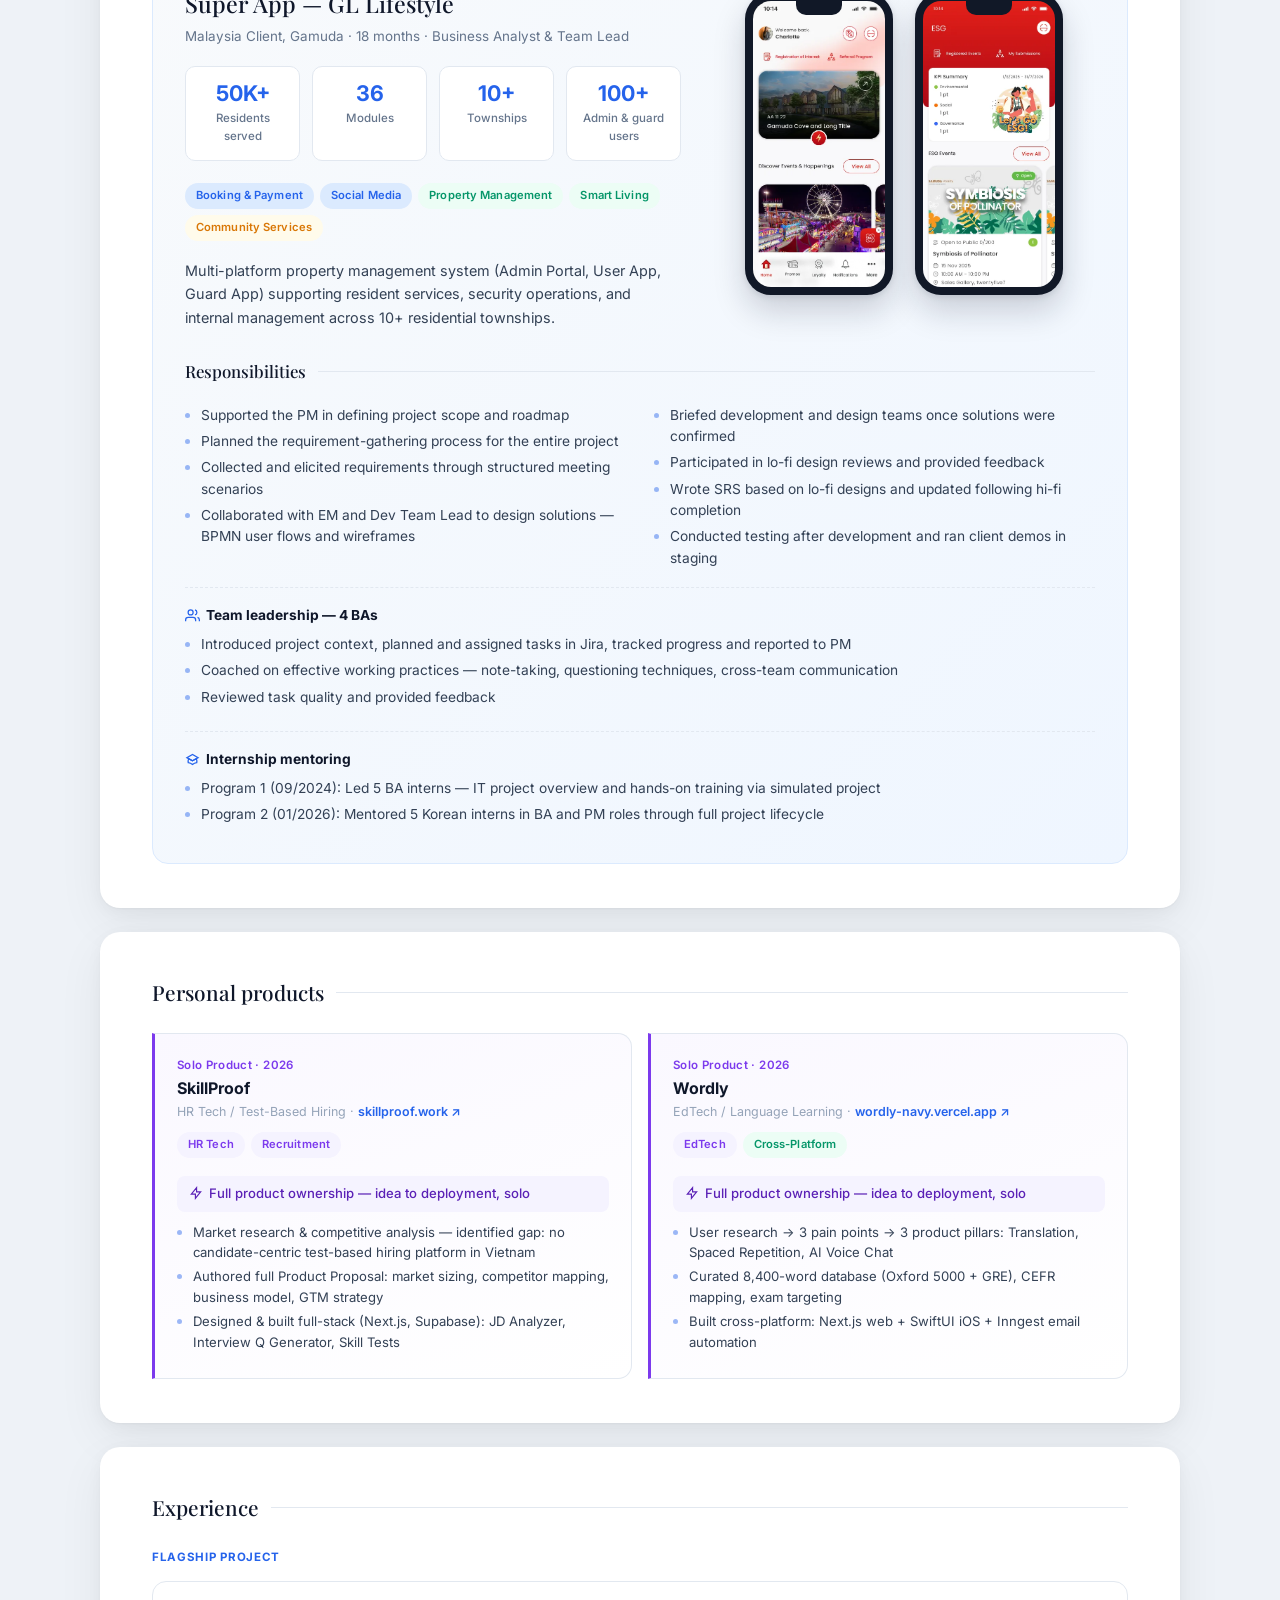
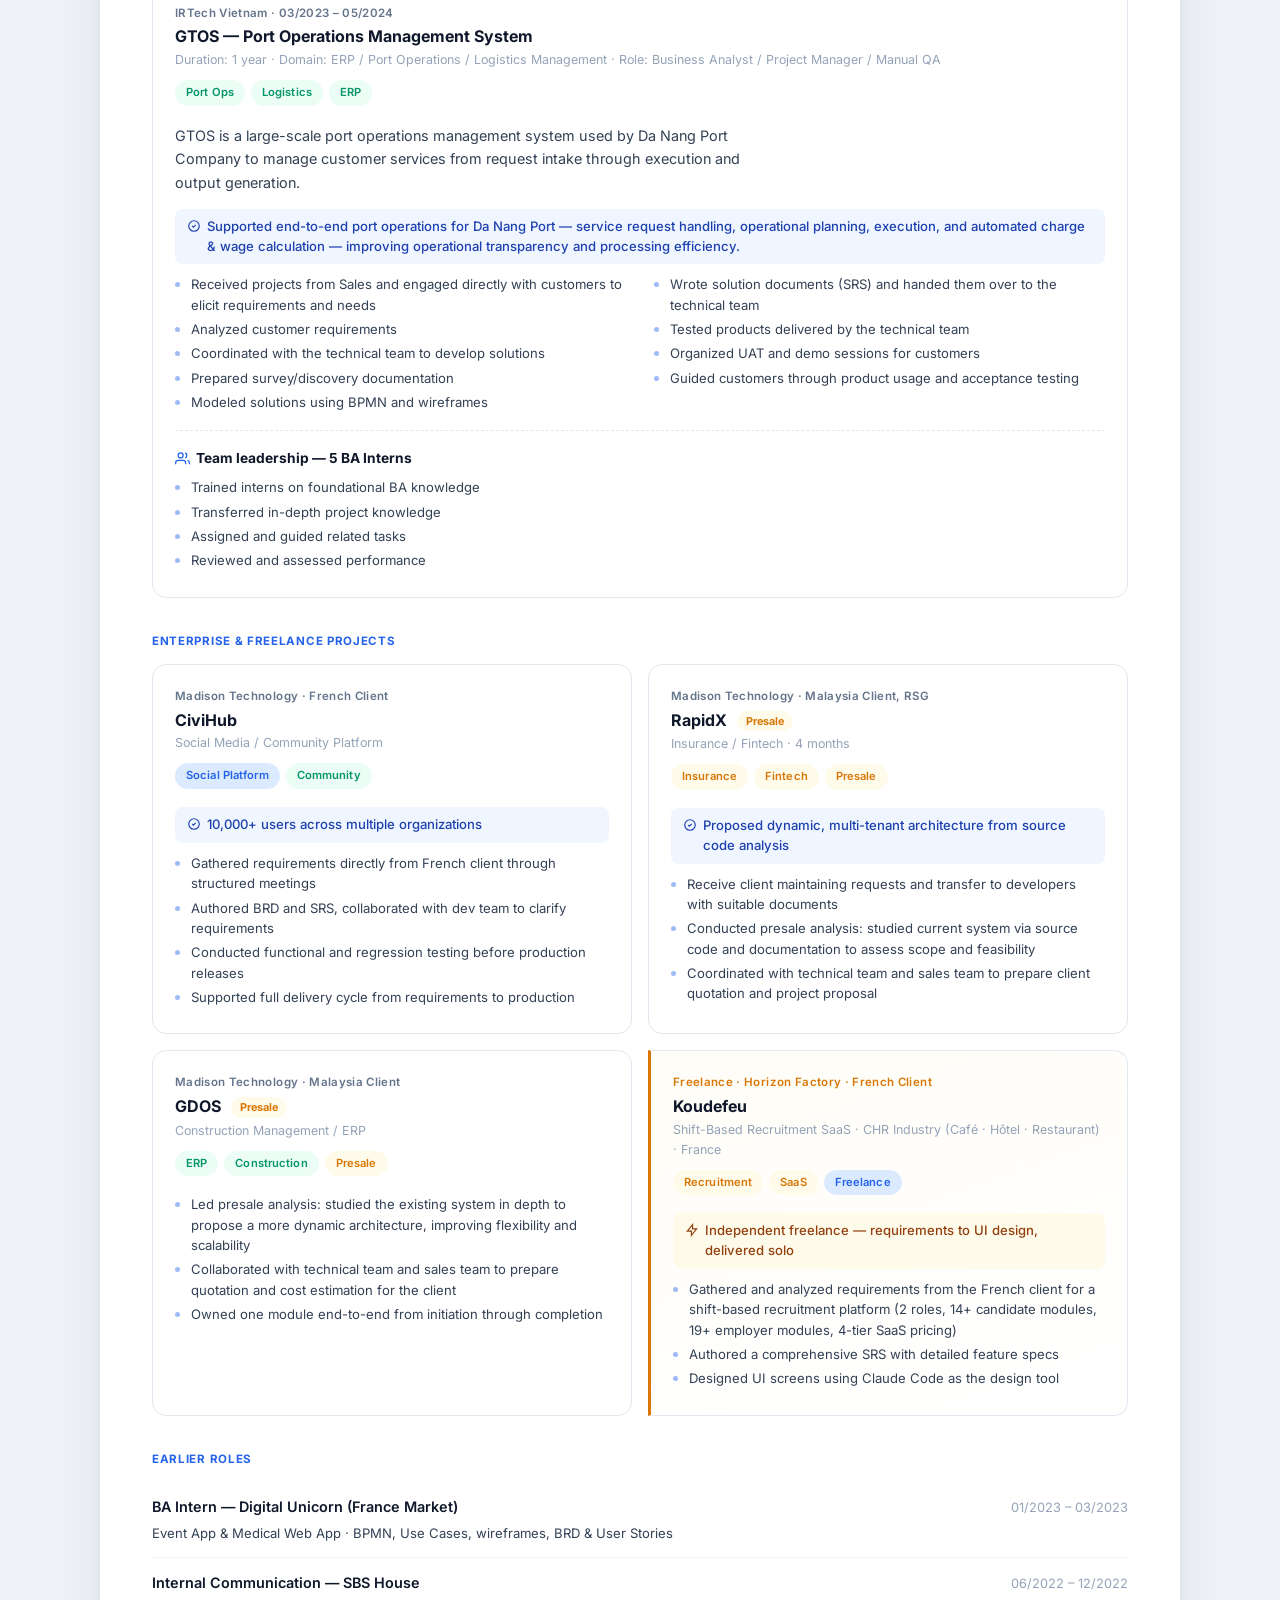
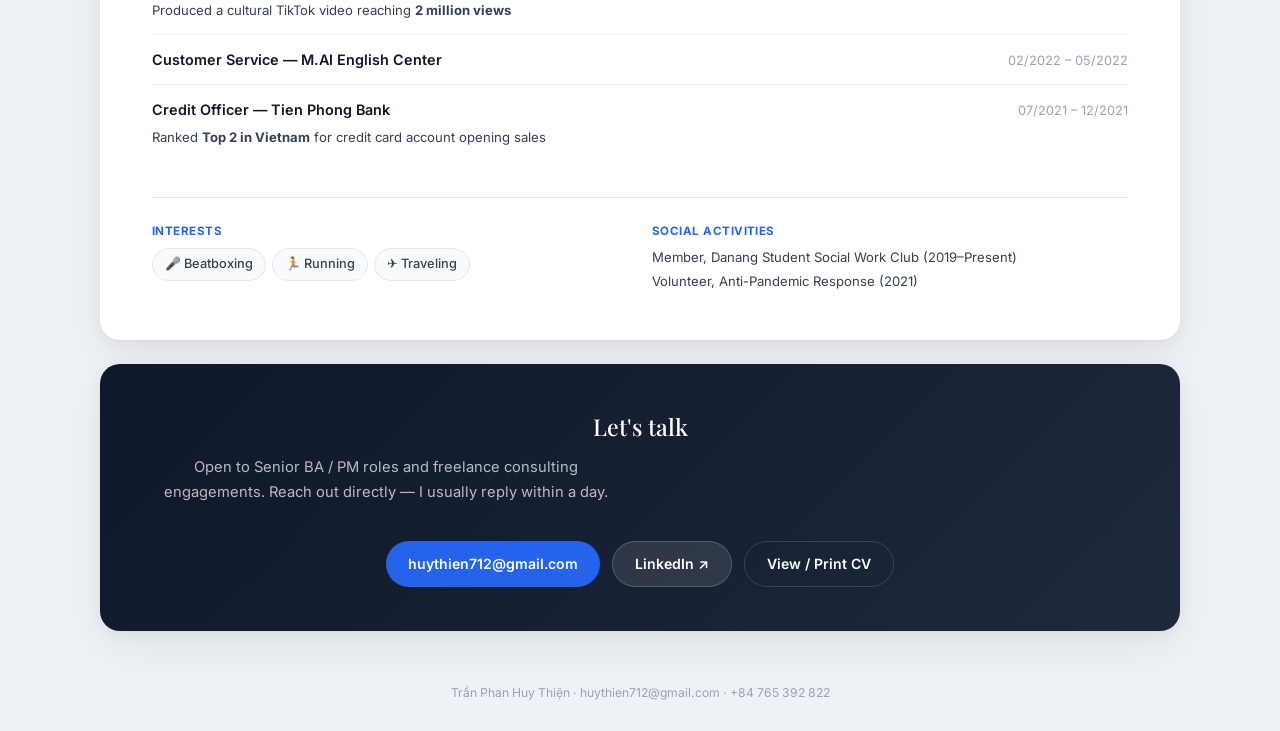
==== commit affc1df3: "Update GL Lifestyle team leadership label to "4 BAs" Co-Authored-By: Claude Sonnet 5 <noreply@anthro" ====
--- a/index.html
+++ b/index.html
@@ -17,7 +17,11 @@
     <nav class="navbar" id="navbar">
       <div class="navbar-inner">
         <a href="#top" class="navbar-brand">Thiện Trần</a>
-        <button class="navbar-toggle" id="navToggle" aria-label="Toggle menu" aria-expanded="false">
+        <button
+          class="navbar-toggle"
+          id="navToggle"
+          aria-label="Toggle menu"
+          aria-expanded="false">
           <span></span><span></span><span></span>
         </button>
         <div class="navbar-links" id="navLinks">
@@ -33,28 +37,56 @@
     <header class="hero" id="top">
       <div class="hero-grid">
         <div class="hero-text">
-          <p class="hero-eyebrow animate">Business Analyst &amp; Project Manager</p>
+          <p class="hero-eyebrow animate">
+            Business Analyst &amp; Project Manager
+          </p>
           <h1 class="animate">Trần Phan<br />Huy Thiện</h1>
           <p class="hero-tagline animate">
-            4+ years turning ambiguous business problems into shipped
-            products — across Insurance, ERP, Smart Living, and Social
-            Platforms — for clients in Malaysia, France, and Vietnam.
+            4+ years turning ambiguous business problems into shipped products —
+            across Insurance, ERP, Smart Living, and Social Platforms — for
+            clients in Malaysia, France, and Vietnam.
           </p>
           <div class="hero-actions animate">
-            <a class="btn btn-primary" href="mailto:huythien712@gmail.com">Get in touch</a>
-            <a class="btn btn-secondary" href="Thien_Tran_BA_CV.html" target="_blank" rel="noopener">View / Print CV</a>
-            <a class="btn btn-ghost" href="https://www.linkedin.com/in/thien-tran-341263225/" target="_blank" rel="noopener">LinkedIn ↗</a>
+            <a class="btn btn-primary" href="mailto:huythien712@gmail.com"
+              >Get in touch</a
+            >
+            <a
+              class="btn btn-secondary"
+              href="Thien_Tran_BA_CV.html"
+              target="_blank"
+              rel="noopener"
+              >View / Print CV</a
+            >
+            <a
+              class="btn btn-ghost"
+              href="https://www.linkedin.com/in/thien-tran-341263225/"
+              target="_blank"
+              rel="noopener"
+              >LinkedIn ↗</a
+            >
           </div>
           <div class="hero-contacts animate">
             <span class="hc">
-              <svg xmlns="http://www.w3.org/2000/svg" fill="none" viewBox="0 0 24 24" stroke="currentColor" stroke-width="2">
-                <path d="M3 8l7.89 5.26a2 2 0 002.22 0L21 8M5 19h14a2 2 0 002-2V7a2 2 0 00-2-2H5a2 2 0 00-2 2v10a2 2 0 002 2z" />
+              <svg
+                xmlns="http://www.w3.org/2000/svg"
+                fill="none"
+                viewBox="0 0 24 24"
+                stroke="currentColor"
+                stroke-width="2">
+                <path
+                  d="M3 8l7.89 5.26a2 2 0 002.22 0L21 8M5 19h14a2 2 0 002-2V7a2 2 0 00-2-2H5a2 2 0 00-2 2v10a2 2 0 002 2z" />
               </svg>
               <a href="mailto:huythien712@gmail.com">huythien712@gmail.com</a>
             </span>
             <span class="hc">
-              <svg xmlns="http://www.w3.org/2000/svg" fill="none" viewBox="0 0 24 24" stroke="currentColor" stroke-width="2">
-                <path d="M3 5a2 2 0 012-2h3.28a1 1 0 01.948.684l1.498 4.493a1 1 0 01-.502 1.21l-2.257 1.13a11.042 11.042 0 005.516 5.516l1.13-2.257a1 1 0 011.21-.502l4.493 1.498a1 1 0 01.684.949V19a2 2 0 01-2 2h-1C9.716 21 3 14.284 3 6V5z" />
+              <svg
+                xmlns="http://www.w3.org/2000/svg"
+                fill="none"
+                viewBox="0 0 24 24"
+                stroke="currentColor"
+                stroke-width="2">
+                <path
+                  d="M3 5a2 2 0 012-2h3.28a1 1 0 01.948.684l1.498 4.493a1 1 0 01-.502 1.21l-2.257 1.13a11.042 11.042 0 005.516 5.516l1.13-2.257a1 1 0 011.21-.502l4.493 1.498a1 1 0 01.684.949V19a2 2 0 01-2 2h-1C9.716 21 3 14.284 3 6V5z" />
               </svg>
               +84 765 392 822
             </span>
@@ -62,7 +94,11 @@
         </div>
         <div class="hero-image animate">
           <div class="hero-image-frame">
-            <img src="hero-portrait.webp" alt="Trần Phan Huy Thiện" width="1050" height="1400" />
+            <img
+              src="hero-portrait.webp"
+              alt="Trần Phan Huy Thiện"
+              width="1050"
+              height="1400" />
           </div>
           <div class="hero-badge">
             <span class="hero-badge-num">4+</span>
@@ -71,7 +107,12 @@
         </div>
       </div>
       <a class="scroll-cue" href="#about" aria-label="Scroll down">
-        <svg xmlns="http://www.w3.org/2000/svg" fill="none" viewBox="0 0 24 24" stroke="currentColor" stroke-width="2">
+        <svg
+          xmlns="http://www.w3.org/2000/svg"
+          fill="none"
+          viewBox="0 0 24 24"
+          stroke="currentColor"
+          stroke-width="2">
           <path d="M19 14l-7 7m0 0l-7-7m7 7V3" />
         </svg>
       </a>
@@ -84,12 +125,13 @@
           <div class="summary-grid animate">
             <div class="summary-text-col">
               <p class="summary-text">
-                Business Analyst with <strong>almost 4+ years of experience</strong>
+                Business Analyst with
+                <strong>almost 4+ years of experience</strong>
                 across Insurance, ERP, Port Management, Booking &amp; Payment,
                 Smart Living Platforms, Recruitment, and Social Platform domains
                 — delivering solutions for enterprise clients across
-                <strong>Malaysia, France, and Vietnam</strong>, including presale
-                engagements and freelance consulting.
+                <strong>Malaysia, France, and Vietnam</strong>, including
+                presale engagements and freelance consulting.
               </p>
               <p class="summary-text">
                 Strong system-thinking capability, combining UI/UX design
@@ -97,7 +139,12 @@
                 understanding with analytical and self-learning skills.
               </p>
               <div class="summary-highlight">
-                <svg xmlns="http://www.w3.org/2000/svg" fill="none" viewBox="0 0 24 24" stroke="currentColor" stroke-width="2">
+                <svg
+                  xmlns="http://www.w3.org/2000/svg"
+                  fill="none"
+                  viewBox="0 0 24 24"
+                  stroke="currentColor"
+                  stroke-width="2">
                   <path d="M13 10V3L4 14h7v7l9-11h-7z" />
                 </svg>
                 Built and shipped 2 products independently — from market
@@ -105,10 +152,22 @@
                 and UI design, to full-stack development and deployment.
               </div>
               <div class="metrics">
-                <div class="metric"><div class="metric-num">3+</div><div class="metric-label">Years of experience</div></div>
-                <div class="metric"><div class="metric-num">50K+</div><div class="metric-label">End users served</div></div>
-                <div class="metric"><div class="metric-num">3</div><div class="metric-label">Countries delivered</div></div>
-                <div class="metric"><div class="metric-num">8</div><div class="metric-label">Product/Project Number</div></div>
+                <div class="metric">
+                  <div class="metric-num">3+</div>
+                  <div class="metric-label">Years of experience</div>
+                </div>
+                <div class="metric">
+                  <div class="metric-num">50K+</div>
+                  <div class="metric-label">End users served</div>
+                </div>
+                <div class="metric">
+                  <div class="metric-num">3</div>
+                  <div class="metric-label">Countries delivered</div>
+                </div>
+                <div class="metric">
+                  <div class="metric-num">8</div>
+                  <div class="metric-label">Product/Project Number</div>
+                </div>
               </div>
             </div>
 
@@ -117,29 +176,53 @@
                 <div class="info-col-title">Skills</div>
                 <div class="skill-group">
                   <div class="skill-group-label">Development</div>
-                  <div class="tag-strip"><span class="tag blue">Claude Code</span><span class="tag blue">VSCode</span></div>
+                  <div class="tag-strip">
+                    <span class="tag blue">Claude Code</span
+                    ><span class="tag blue">VSCode</span>
+                  </div>
                 </div>
                 <div class="skill-group">
                   <div class="skill-group-label">AI &amp; Design</div>
-                  <div class="tag-strip"><span class="tag purple">Figma Make</span><span class="tag purple">Claude Design</span></div>
+                  <div class="tag-strip">
+                    <span class="tag purple">Figma Make</span
+                    ><span class="tag purple">Claude Design</span>
+                  </div>
                 </div>
                 <div class="skill-group">
                   <div class="skill-group-label">Modeling &amp; PM</div>
-                  <div class="tag-strip"><span class="tag green">Draw.io</span><span class="tag green">Miro</span><span class="tag green">Whimsical</span><span class="tag green">Jira</span><span class="tag green">Trello</span><span class="tag green">Slack</span></div>
+                  <div class="tag-strip">
+                    <span class="tag green">Draw.io</span
+                    ><span class="tag green">Miro</span
+                    ><span class="tag green">Whimsical</span
+                    ><span class="tag green">Jira</span
+                    ><span class="tag green">Trello</span
+                    ><span class="tag green">Slack</span>
+                  </div>
                 </div>
                 <div class="skill-group">
                   <div class="skill-group-label">Languages</div>
-                  <div class="tag-strip"><span class="tag amber">IELTS 6.5+</span><span class="tag amber">Chinese HSK2</span></div>
+                  <div class="tag-strip">
+                    <span class="tag amber">IELTS 6.5+</span
+                    ><span class="tag amber">Chinese HSK2</span>
+                  </div>
                 </div>
               </div>
               <div class="info-col edu-card">
                 <div class="info-col-title">Education</div>
-                <div class="edu-degree">Business Administration — Honors Program</div>
-                <div class="edu-school">Duy Tan University · 09/2019 – 06/2023</div>
+                <div class="edu-degree">
+                  Business Administration — Honors Program
+                </div>
+                <div class="edu-school">
+                  Duy Tan University · 09/2019 – 06/2023
+                </div>
                 <div class="edu-achievement">
-                  <strong>Excellent</strong> — GPA 3.67/4.0 · Executive Committee, Faculty of BA · Top 8, Startup Idea Competition
-                </div>
-                <div class="cert-inline"><strong>Certs:</strong> Google Project Management · Google UX Design · Google Analytics · UI/UX &amp; Design Thinking</div>
+                  <strong>Excellent</strong> — GPA 3.67/4.0 · Executive
+                  Committee, Faculty of BA · Top 8, Startup Idea Competition
+                </div>
+                <div class="cert-inline">
+                  <strong>Certs:</strong> Google Project Management · Google UX
+                  Design · Google Analytics · UI/UX &amp; Design Thinking
+                </div>
               </div>
             </div>
           </div>
@@ -159,18 +242,39 @@
             <div class="featured-grid">
               <div class="featured-overview">
                 <div class="featured-eyebrow">
-                  <svg xmlns="http://www.w3.org/2000/svg" fill="none" viewBox="0 0 24 24" stroke="currentColor" stroke-width="2">
-                    <path d="M11.049 2.927c.3-.921 1.603-.921 1.902 0l1.519 4.674a1 1 0 00.95.69h4.915c.969 0 1.371 1.24.588 1.81l-3.976 2.888a1 1 0 00-.363 1.118l1.518 4.674c.3.922-.755 1.688-1.538 1.118l-3.976-2.888a1 1 0 00-1.176 0l-3.976 2.888c-.783.57-1.838-.197-1.538-1.118l1.518-4.674a1 1 0 00-.363-1.118l-3.976-2.888c-.784-.57-.38-1.81.588-1.81h4.914a1 1 0 00.951-.69l1.519-4.674z" />
+                  <svg
+                    xmlns="http://www.w3.org/2000/svg"
+                    fill="none"
+                    viewBox="0 0 24 24"
+                    stroke="currentColor"
+                    stroke-width="2">
+                    <path
+                      d="M11.049 2.927c.3-.921 1.603-.921 1.902 0l1.519 4.674a1 1 0 00.95.69h4.915c.969 0 1.371 1.24.588 1.81l-3.976 2.888a1 1 0 00-.363 1.118l1.518 4.674c.3.922-.755 1.688-1.538 1.118l-3.976-2.888a1 1 0 00-1.176 0l-3.976 2.888c-.783.57-1.838-.197-1.538-1.118l1.518-4.674a1 1 0 00-.363-1.118l-3.976-2.888c-.784-.57-.38-1.81.588-1.81h4.914a1 1 0 00.951-.69l1.519-4.674z" />
                   </svg>
                   Featured project · Madison Technology
                 </div>
                 <div class="featured-title">Super App — GL Lifestyle</div>
-                <div class="featured-sub">Malaysia Client, Gamuda · 18 months · Business Analyst &amp; Team Lead</div>
+                <div class="featured-sub">
+                  Malaysia Client, Gamuda · 18 months · Business Analyst &amp;
+                  Team Lead
+                </div>
                 <div class="stat-row">
-                  <div class="stat"><div class="stat-num">50K+</div><div class="stat-label">Residents served</div></div>
-                  <div class="stat"><div class="stat-num">36</div><div class="stat-label">Modules</div></div>
-                  <div class="stat"><div class="stat-num">10+</div><div class="stat-label">Townships</div></div>
-                  <div class="stat"><div class="stat-num">100+</div><div class="stat-label">Admin &amp; guard users</div></div>
+                  <div class="stat">
+                    <div class="stat-num">50K+</div>
+                    <div class="stat-label">Residents served</div>
+                  </div>
+                  <div class="stat">
+                    <div class="stat-num">36</div>
+                    <div class="stat-label">Modules</div>
+                  </div>
+                  <div class="stat">
+                    <div class="stat-num">10+</div>
+                    <div class="stat-label">Townships</div>
+                  </div>
+                  <div class="stat">
+                    <div class="stat-num">100+</div>
+                    <div class="stat-label">Admin &amp; guard users</div>
+                  </div>
                 </div>
                 <div class="tag-strip">
                   <span class="tag blue">Booking &amp; Payment</span>
@@ -180,8 +284,8 @@
                   <span class="tag amber">Community Services</span>
                 </div>
                 <p class="featured-desc">
-                  Multi-platform property management system (Admin Portal,
-                  User App, Guard App) supporting resident services, security
+                  Multi-platform property management system (Admin Portal, User
+                  App, Guard App) supporting resident services, security
                   operations, and internal management across 10+ residential
                   townships.
                 </p>
@@ -190,13 +294,19 @@
                 <div class="phone-mockup">
                   <div class="phone-notch"></div>
                   <div class="phone-screen">
-                    <img src="assets/projects/gl-homepage.webp" alt="GL Lifestyle app homepage screen" loading="lazy" />
+                    <img
+                      src="assets/projects/gl-homepage.webp"
+                      alt="GL Lifestyle app homepage screen"
+                      loading="lazy" />
                   </div>
                 </div>
                 <div class="phone-mockup">
                   <div class="phone-notch"></div>
                   <div class="phone-screen">
-                    <img src="assets/projects/gl-esg.webp" alt="GL Lifestyle ESG screen" loading="lazy" />
+                    <img
+                      src="assets/projects/gl-esg.webp"
+                      alt="GL Lifestyle ESG screen"
+                      loading="lazy" />
                   </div>
                 </div>
               </div>
@@ -204,40 +314,82 @@
             <div class="sh sh-sub">Responsibilities</div>
             <ul class="bl">
               <li>Supported the PM in defining project scope and roadmap</li>
-              <li>Planned the requirement-gathering process for the entire project</li>
-              <li>Collected and elicited requirements through structured meeting scenarios</li>
-              <li>Collaborated with EM and Dev Team Lead to design solutions — BPMN user flows and wireframes</li>
-              <li>Briefed development and design teams once solutions were confirmed</li>
-              <li>Participated in lo-fi design reviews and provided feedback</li>
-              <li>Wrote SRS based on lo-fi designs and updated following hi-fi completion</li>
-              <li>Conducted testing after development and ran client demos in staging</li>
+              <li>
+                Planned the requirement-gathering process for the entire project
+              </li>
+              <li>
+                Collected and elicited requirements through structured meeting
+                scenarios
+              </li>
+              <li>
+                Collaborated with EM and Dev Team Lead to design solutions —
+                BPMN user flows and wireframes
+              </li>
+              <li>
+                Briefed development and design teams once solutions were
+                confirmed
+              </li>
+              <li>
+                Participated in lo-fi design reviews and provided feedback
+              </li>
+              <li>
+                Wrote SRS based on lo-fi designs and updated following hi-fi
+                completion
+              </li>
+              <li>
+                Conducted testing after development and ran client demos in
+                staging
+              </li>
             </ul>
             <div class="sub-block">
               <div class="sub-title">
-                <svg xmlns="http://www.w3.org/2000/svg" fill="none" viewBox="0 0 24 24" stroke="currentColor" stroke-width="2">
+                <svg
+                  xmlns="http://www.w3.org/2000/svg"
+                  fill="none"
+                  viewBox="0 0 24 24"
+                  stroke="currentColor"
+                  stroke-width="2">
                   <path d="M17 21v-2a4 4 0 00-4-4H5a4 4 0 00-4 4v2" />
                   <circle cx="9" cy="7" r="4" />
                   <path d="M23 21v-2a4 4 0 00-3-3.87M16 3.13a4 4 0 010 7.75" />
                 </svg>
-                Team leadership — 4 Fresher BAs
+                Team leadership — 4 BAs
               </div>
               <ul class="bl single">
-                <li>Introduced project context, planned and assigned tasks in Jira, tracked progress and reported to PM</li>
-                <li>Coached on effective working practices — note-taking, questioning techniques, cross-team communication</li>
+                <li>
+                  Introduced project context, planned and assigned tasks in
+                  Jira, tracked progress and reported to PM
+                </li>
+                <li>
+                  Coached on effective working practices — note-taking,
+                  questioning techniques, cross-team communication
+                </li>
                 <li>Reviewed task quality and provided feedback</li>
               </ul>
             </div>
             <div class="sub-block">
               <div class="sub-title">
-                <svg xmlns="http://www.w3.org/2000/svg" fill="none" viewBox="0 0 24 24" stroke="currentColor" stroke-width="2">
+                <svg
+                  xmlns="http://www.w3.org/2000/svg"
+                  fill="none"
+                  viewBox="0 0 24 24"
+                  stroke="currentColor"
+                  stroke-width="2">
                   <path d="M12 14l9-5-9-5-9 5 9 5z" />
-                  <path d="M12 14l6.16-3.422a12.083 12.083 0 01.665 6.479A11.952 11.952 0 0012 20.055a11.952 11.952 0 00-6.824-2.998 12.078 12.078 0 01.665-6.479L12 14z" />
+                  <path
+                    d="M12 14l6.16-3.422a12.083 12.083 0 01.665 6.479A11.952 11.952 0 0012 20.055a11.952 11.952 0 00-6.824-2.998 12.078 12.078 0 01.665-6.479L12 14z" />
                 </svg>
                 Internship mentoring
               </div>
               <ul class="bl single">
-                <li>Program 1 (09/2024): Led 5 BA interns — IT project overview and hands-on training via simulated project</li>
-                <li>Program 2 (01/2026): Mentored 5 Korean interns in BA and PM roles through full project lifecycle</li>
+                <li>
+                  Program 1 (09/2024): Led 5 BA interns — IT project overview
+                  and hands-on training via simulated project
+                </li>
+                <li>
+                  Program 2 (01/2026): Mentored 5 Korean interns in BA and PM
+                  roles through full project lifecycle
+                </li>
               </ul>
             </div>
           </div>
@@ -250,50 +402,94 @@
           <div class="sh">Personal products</div>
           <div class="project-grid animate">
             <div class="pcard personal">
-              <div class="pcard-company" style="color: #7c3aed">Solo Product · 2026</div>
+              <div class="pcard-company" style="color: #7c3aed">
+                Solo Product · 2026
+              </div>
               <div class="pcard-title">SkillProof</div>
               <div class="pcard-meta">
                 HR Tech / Test-Based Hiring ·
-                <a class="pcard-link" href="https://www.skillproof.work" target="_blank" rel="noopener">skillproof.work ↗</a>
+                <a
+                  class="pcard-link"
+                  href="https://www.skillproof.work"
+                  target="_blank"
+                  rel="noopener"
+                  >skillproof.work ↗</a
+                >
               </div>
               <div class="tag-strip">
                 <span class="tag purple">HR Tech</span>
                 <span class="tag purple">Recruitment</span>
               </div>
               <div class="pcard-achievement purple-ach">
-                <svg xmlns="http://www.w3.org/2000/svg" fill="none" viewBox="0 0 24 24" stroke="currentColor" stroke-width="2">
+                <svg
+                  xmlns="http://www.w3.org/2000/svg"
+                  fill="none"
+                  viewBox="0 0 24 24"
+                  stroke="currentColor"
+                  stroke-width="2">
                   <path d="M13 10V3L4 14h7v7l9-11h-7z" />
                 </svg>
                 Full product ownership — idea to deployment, solo
               </div>
               <ul class="bl single">
-                <li>Market research &amp; competitive analysis — identified gap: no candidate-centric test-based hiring platform in Vietnam</li>
-                <li>Authored full Product Proposal: market sizing, competitor mapping, business model, GTM strategy</li>
-                <li>Designed &amp; built full-stack (Next.js, Supabase): JD Analyzer, Interview Q Generator, Skill Tests</li>
+                <li>
+                  Market research &amp; competitive analysis — identified gap:
+                  no candidate-centric test-based hiring platform in Vietnam
+                </li>
+                <li>
+                  Authored full Product Proposal: market sizing, competitor
+                  mapping, business model, GTM strategy
+                </li>
+                <li>
+                  Designed &amp; built full-stack (Next.js, Supabase): JD
+                  Analyzer, Interview Q Generator, Skill Tests
+                </li>
               </ul>
             </div>
 
             <div class="pcard personal">
-              <div class="pcard-company" style="color: #7c3aed">Solo Product · 2026</div>
+              <div class="pcard-company" style="color: #7c3aed">
+                Solo Product · 2026
+              </div>
               <div class="pcard-title">Wordly</div>
               <div class="pcard-meta">
                 EdTech / Language Learning ·
-                <a class="pcard-link" href="https://wordly-navy.vercel.app" target="_blank" rel="noopener">wordly-navy.vercel.app ↗</a>
+                <a
+                  class="pcard-link"
+                  href="https://wordly-navy.vercel.app"
+                  target="_blank"
+                  rel="noopener"
+                  >wordly-navy.vercel.app ↗</a
+                >
               </div>
               <div class="tag-strip">
                 <span class="tag purple">EdTech</span>
                 <span class="tag green">Cross-Platform</span>
               </div>
               <div class="pcard-achievement purple-ach">
-                <svg xmlns="http://www.w3.org/2000/svg" fill="none" viewBox="0 0 24 24" stroke="currentColor" stroke-width="2">
+                <svg
+                  xmlns="http://www.w3.org/2000/svg"
+                  fill="none"
+                  viewBox="0 0 24 24"
+                  stroke="currentColor"
+                  stroke-width="2">
                   <path d="M13 10V3L4 14h7v7l9-11h-7z" />
                 </svg>
                 Full product ownership — idea to deployment, solo
               </div>
               <ul class="bl single">
-                <li>User research → 3 pain points → 3 product pillars: Translation, Spaced Repetition, AI Voice Chat</li>
-                <li>Curated 8,400-word database (Oxford 5000 + GRE), CEFR mapping, exam targeting</li>
-                <li>Built cross-platform: Next.js web + SwiftUI iOS + Inngest email automation</li>
+                <li>
+                  User research → 3 pain points → 3 product pillars:
+                  Translation, Spaced Repetition, AI Voice Chat
+                </li>
+                <li>
+                  Curated 8,400-word database (Oxford 5000 + GRE), CEFR mapping,
+                  exam targeting
+                </li>
+                <li>
+                  Built cross-platform: Next.js web + SwiftUI iOS + Inngest
+                  email automation
+                </li>
               </ul>
             </div>
           </div>
@@ -307,42 +503,74 @@
           <div class="animate">
             <div class="exp-subhead first">Flagship project</div>
             <div class="pcard full-width" style="margin-bottom: 16px">
-              <div class="pcard-company">IRTech Vietnam · 03/2023 – 05/2024</div>
-              <div class="pcard-title">GTOS — Port Operations Management System</div>
-              <div class="pcard-meta">Duration: 1 year · Domain: ERP / Port Operations / Logistics Management · Role: Business Analyst / Project Manager / Manual QA</div>
+              <div class="pcard-company">
+                IRTech Vietnam · 03/2023 – 05/2024
+              </div>
+              <div class="pcard-title">
+                GTOS — Port Operations Management System
+              </div>
+              <div class="pcard-meta">
+                Duration: 1 year · Domain: ERP / Port Operations / Logistics
+                Management · Role: Business Analyst / Project Manager / Manual
+                QA
+              </div>
               <div class="tag-strip">
                 <span class="tag green">Port Ops</span>
                 <span class="tag green">Logistics</span>
                 <span class="tag green">ERP</span>
               </div>
               <div class="featured-desc" style="margin-bottom: 14px">
-                GTOS is a large-scale port operations management system used
-                by Da Nang Port Company to manage customer services from
-                request intake through execution and output generation.
+                GTOS is a large-scale port operations management system used by
+                Da Nang Port Company to manage customer services from request
+                intake through execution and output generation.
               </div>
               <div class="pcard-achievement">
-                <svg xmlns="http://www.w3.org/2000/svg" fill="none" viewBox="0 0 24 24" stroke="currentColor" stroke-width="2">
+                <svg
+                  xmlns="http://www.w3.org/2000/svg"
+                  fill="none"
+                  viewBox="0 0 24 24"
+                  stroke="currentColor"
+                  stroke-width="2">
                   <path d="M9 12l2 2 4-4m6 2a9 9 0 11-18 0 9 9 0 0118 0z" />
                 </svg>
-                Supported end-to-end port operations for Da Nang Port — service request handling, operational planning, execution, and automated charge &amp; wage calculation — improving operational transparency and processing efficiency.
+                Supported end-to-end port operations for Da Nang Port — service
+                request handling, operational planning, execution, and automated
+                charge &amp; wage calculation — improving operational
+                transparency and processing efficiency.
               </div>
               <ul class="bl">
-                <li>Received projects from Sales and engaged directly with customers to elicit requirements and needs</li>
+                <li>
+                  Received projects from Sales and engaged directly with
+                  customers to elicit requirements and needs
+                </li>
                 <li>Analyzed customer requirements</li>
-                <li>Coordinated with the technical team to develop solutions</li>
+                <li>
+                  Coordinated with the technical team to develop solutions
+                </li>
                 <li>Prepared survey/discovery documentation</li>
                 <li>Modeled solutions using BPMN and wireframes</li>
-                <li>Wrote solution documents (SRS) and handed them over to the technical team</li>
+                <li>
+                  Wrote solution documents (SRS) and handed them over to the
+                  technical team
+                </li>
                 <li>Tested products delivered by the technical team</li>
                 <li>Organized UAT and demo sessions for customers</li>
-                <li>Guided customers through product usage and acceptance testing</li>
+                <li>
+                  Guided customers through product usage and acceptance testing
+                </li>
               </ul>
               <div class="sub-block">
                 <div class="sub-title">
-                  <svg xmlns="http://www.w3.org/2000/svg" fill="none" viewBox="0 0 24 24" stroke="currentColor" stroke-width="2">
+                  <svg
+                    xmlns="http://www.w3.org/2000/svg"
+                    fill="none"
+                    viewBox="0 0 24 24"
+                    stroke="currentColor"
+                    stroke-width="2">
                     <path d="M17 21v-2a4 4 0 00-4-4H5a4 4 0 00-4 4v2" />
                     <circle cx="9" cy="7" r="4" />
-                    <path d="M23 21v-2a4 4 0 00-3-3.87M16 3.13a4 4 0 010 7.75" />
+                    <path
+                      d="M23 21v-2a4 4 0 00-3-3.87M16 3.13a4 4 0 010 7.75" />
                   </svg>
                   Team leadership — 5 BA Interns
                 </div>
@@ -358,7 +586,9 @@
             <div class="exp-subhead">Enterprise &amp; freelance projects</div>
             <div class="project-grid animate">
               <div class="pcard">
-                <div class="pcard-company">Madison Technology · French Client</div>
+                <div class="pcard-company">
+                  Madison Technology · French Client
+                </div>
                 <div class="pcard-title">CiviHub</div>
                 <div class="pcard-meta">Social Media / Community Platform</div>
                 <div class="tag-strip">
@@ -366,22 +596,43 @@
                   <span class="tag green">Community</span>
                 </div>
                 <div class="pcard-achievement">
-                  <svg xmlns="http://www.w3.org/2000/svg" fill="none" viewBox="0 0 24 24" stroke="currentColor" stroke-width="2">
+                  <svg
+                    xmlns="http://www.w3.org/2000/svg"
+                    fill="none"
+                    viewBox="0 0 24 24"
+                    stroke="currentColor"
+                    stroke-width="2">
                     <path d="M9 12l2 2 4-4m6 2a9 9 0 11-18 0 9 9 0 0118 0z" />
                   </svg>
                   10,000+ users across multiple organizations
                 </div>
                 <ul class="bl single">
-                  <li>Gathered requirements directly from French client through structured meetings</li>
-                  <li>Authored BRD and SRS, collaborated with dev team to clarify requirements</li>
-                  <li>Conducted functional and regression testing before production releases</li>
-                  <li>Supported full delivery cycle from requirements to production</li>
+                  <li>
+                    Gathered requirements directly from French client through
+                    structured meetings
+                  </li>
+                  <li>
+                    Authored BRD and SRS, collaborated with dev team to clarify
+                    requirements
+                  </li>
+                  <li>
+                    Conducted functional and regression testing before
+                    production releases
+                  </li>
+                  <li>
+                    Supported full delivery cycle from requirements to
+                    production
+                  </li>
                 </ul>
               </div>
 
               <div class="pcard">
-                <div class="pcard-company">Madison Technology · Malaysia Client, RSG</div>
-                <div class="pcard-title">RapidX <span class="presale-badge">Presale</span></div>
+                <div class="pcard-company">
+                  Madison Technology · Malaysia Client, RSG
+                </div>
+                <div class="pcard-title">
+                  RapidX <span class="presale-badge">Presale</span>
+                </div>
                 <div class="pcard-meta">Insurance / Fintech · 4 months</div>
                 <div class="tag-strip">
                   <span class="tag amber">Insurance</span>
@@ -389,21 +640,41 @@
                   <span class="tag amber">Presale</span>
                 </div>
                 <div class="pcard-achievement">
-                  <svg xmlns="http://www.w3.org/2000/svg" fill="none" viewBox="0 0 24 24" stroke="currentColor" stroke-width="2">
+                  <svg
+                    xmlns="http://www.w3.org/2000/svg"
+                    fill="none"
+                    viewBox="0 0 24 24"
+                    stroke="currentColor"
+                    stroke-width="2">
                     <path d="M9 12l2 2 4-4m6 2a9 9 0 11-18 0 9 9 0 0118 0z" />
                   </svg>
-                  Proposed dynamic, multi-tenant architecture from source code analysis
+                  Proposed dynamic, multi-tenant architecture from source code
+                  analysis
                 </div>
                 <ul class="bl single">
-                  <li>Receive client maintaining requests and transfer to developers with suitable documents</li>
-                  <li>Conducted presale analysis: studied current system via source code and documentation to assess scope and feasibility</li>
-                  <li>Coordinated with technical team and sales team to prepare client quotation and project proposal</li>
+                  <li>
+                    Receive client maintaining requests and transfer to
+                    developers with suitable documents
+                  </li>
+                  <li>
+                    Conducted presale analysis: studied current system via
+                    source code and documentation to assess scope and
+                    feasibility
+                  </li>
+                  <li>
+                    Coordinated with technical team and sales team to prepare
+                    client quotation and project proposal
+                  </li>
                 </ul>
               </div>
 
               <div class="pcard">
-                <div class="pcard-company">Madison Technology · Malaysia Client</div>
-                <div class="pcard-title">GDOS <span class="presale-badge">Presale</span></div>
+                <div class="pcard-company">
+                  Madison Technology · Malaysia Client
+                </div>
+                <div class="pcard-title">
+                  GDOS <span class="presale-badge">Presale</span>
+                </div>
                 <div class="pcard-meta">Construction Management / ERP</div>
                 <div class="tag-strip">
                   <span class="tag green">ERP</span>
@@ -411,54 +682,99 @@
                   <span class="tag amber">Presale</span>
                 </div>
                 <ul class="bl single">
-                  <li>Led presale analysis: studied the existing system in depth to propose a more dynamic architecture, improving flexibility and scalability</li>
-                  <li>Collaborated with technical team and sales team to prepare quotation and cost estimation for the client</li>
-                  <li>Owned one module end-to-end from initiation through completion</li>
+                  <li>
+                    Led presale analysis: studied the existing system in depth
+                    to propose a more dynamic architecture, improving
+                    flexibility and scalability
+                  </li>
+                  <li>
+                    Collaborated with technical team and sales team to prepare
+                    quotation and cost estimation for the client
+                  </li>
+                  <li>
+                    Owned one module end-to-end from initiation through
+                    completion
+                  </li>
                 </ul>
               </div>
 
               <div class="pcard freelance">
-                <div class="pcard-company" style="color: #d97706">Freelance · Horizon Factory · French Client</div>
+                <div class="pcard-company" style="color: #d97706">
+                  Freelance · Horizon Factory · French Client
+                </div>
                 <div class="pcard-title">Koudefeu</div>
-                <div class="pcard-meta">Shift-Based Recruitment SaaS · CHR Industry (Café · Hôtel · Restaurant) · France</div>
+                <div class="pcard-meta">
+                  Shift-Based Recruitment SaaS · CHR Industry (Café · Hôtel ·
+                  Restaurant) · France
+                </div>
                 <div class="tag-strip">
                   <span class="tag amber">Recruitment</span>
                   <span class="tag amber">SaaS</span>
                   <span class="tag blue">Freelance</span>
                 </div>
                 <div class="pcard-achievement amber-ach">
-                  <svg xmlns="http://www.w3.org/2000/svg" fill="none" viewBox="0 0 24 24" stroke="currentColor" stroke-width="2">
+                  <svg
+                    xmlns="http://www.w3.org/2000/svg"
+                    fill="none"
+                    viewBox="0 0 24 24"
+                    stroke="currentColor"
+                    stroke-width="2">
                     <path d="M13 10V3L4 14h7v7l9-11h-7z" />
                   </svg>
-                  Independent freelance — requirements to UI design, delivered solo
+                  Independent freelance — requirements to UI design, delivered
+                  solo
                 </div>
                 <ul class="bl single">
-                  <li>Gathered and analyzed requirements from the French client for a shift-based recruitment platform (2 roles, 14+ candidate modules, 19+ employer modules, 4-tier SaaS pricing)</li>
-                  <li>Authored a comprehensive SRS with detailed feature specs</li>
-                  <li>Designed UI screens using Claude Code as the design tool</li>
+                  <li>
+                    Gathered and analyzed requirements from the French client
+                    for a shift-based recruitment platform (2 roles, 14+
+                    candidate modules, 19+ employer modules, 4-tier SaaS
+                    pricing)
+                  </li>
+                  <li>
+                    Authored a comprehensive SRS with detailed feature specs
+                  </li>
+                  <li>
+                    Designed UI screens using Claude Code as the design tool
+                  </li>
                 </ul>
               </div>
             </div>
 
             <div class="exp-subhead">Earlier roles</div>
             <div class="career-row">
-              <span class="career-title">BA Intern — Digital Unicorn (France Market)</span>
+              <span class="career-title"
+                >BA Intern — Digital Unicorn (France Market)</span
+              >
               <span class="career-date">01/2023 – 03/2023</span>
-              <span class="career-note">Event App &amp; Medical Web App · BPMN, Use Cases, wireframes, BRD &amp; User Stories</span>
+              <span class="career-note"
+                >Event App &amp; Medical Web App · BPMN, Use Cases, wireframes,
+                BRD &amp; User Stories</span
+              >
             </div>
             <div class="career-row">
-              <span class="career-title">Internal Communication — SBS House</span>
+              <span class="career-title"
+                >Internal Communication — SBS House</span
+              >
               <span class="career-date">06/2022 – 12/2022</span>
-              <span class="career-note">Produced a cultural TikTok video reaching <strong>2 million views</strong></span>
+              <span class="career-note"
+                >Produced a cultural TikTok video reaching
+                <strong>2 million views</strong></span
+              >
             </div>
             <div class="career-row">
-              <span class="career-title">Customer Service — M.AI English Center</span>
+              <span class="career-title"
+                >Customer Service — M.AI English Center</span
+              >
               <span class="career-date">02/2022 – 05/2022</span>
             </div>
             <div class="career-row">
               <span class="career-title">Credit Officer — Tien Phong Bank</span>
               <span class="career-date">07/2021 – 12/2021</span>
-              <span class="career-note">Ranked <strong>Top 2 in Vietnam</strong> for credit card account opening sales</span>
+              <span class="career-note"
+                >Ranked <strong>Top 2 in Vietnam</strong> for credit card
+                account opening sales</span
+              >
             </div>
           </div>
 
@@ -473,8 +789,12 @@
             </div>
             <div class="bottom-col">
               <div class="bottom-label">Social activities</div>
-              <div class="bottom-val">Member, Danang Student Social Work Club (2019–Present)</div>
-              <div class="bottom-val">Volunteer, Anti-Pandemic Response (2021)</div>
+              <div class="bottom-val">
+                Member, Danang Student Social Work Club (2019–Present)
+              </div>
+              <div class="bottom-val">
+                Volunteer, Anti-Pandemic Response (2021)
+              </div>
             </div>
           </div>
         </div>
@@ -486,13 +806,27 @@
           <div class="contact-card animate">
             <div class="featured-title">Let's talk</div>
             <p class="summary-text" style="margin: 10px 0 22px">
-              Open to Senior BA / PM roles and freelance consulting
-              engagements. Reach out directly — I usually reply within a day.
+              Open to Senior BA / PM roles and freelance consulting engagements.
+              Reach out directly — I usually reply within a day.
             </p>
             <div class="hero-actions" style="justify-content: center">
-              <a class="btn btn-primary" href="mailto:huythien712@gmail.com">huythien712@gmail.com</a>
-              <a class="btn btn-secondary" href="https://www.linkedin.com/in/thien-tran-341263225/" target="_blank" rel="noopener">LinkedIn ↗</a>
-              <a class="btn btn-ghost" href="Thien_Tran_BA_CV.html" target="_blank" rel="noopener">View / Print CV</a>
+              <a class="btn btn-primary" href="mailto:huythien712@gmail.com"
+                >huythien712@gmail.com</a
+              >
+              <a
+                class="btn btn-secondary"
+                href="https://www.linkedin.com/in/thien-tran-341263225/"
+                target="_blank"
+                rel="noopener"
+                >LinkedIn ↗</a
+              >
+              <a
+                class="btn btn-ghost"
+                href="Thien_Tran_BA_CV.html"
+                target="_blank"
+                rel="noopener"
+                >View / Print CV</a
+              >
             </div>
           </div>
         </div>
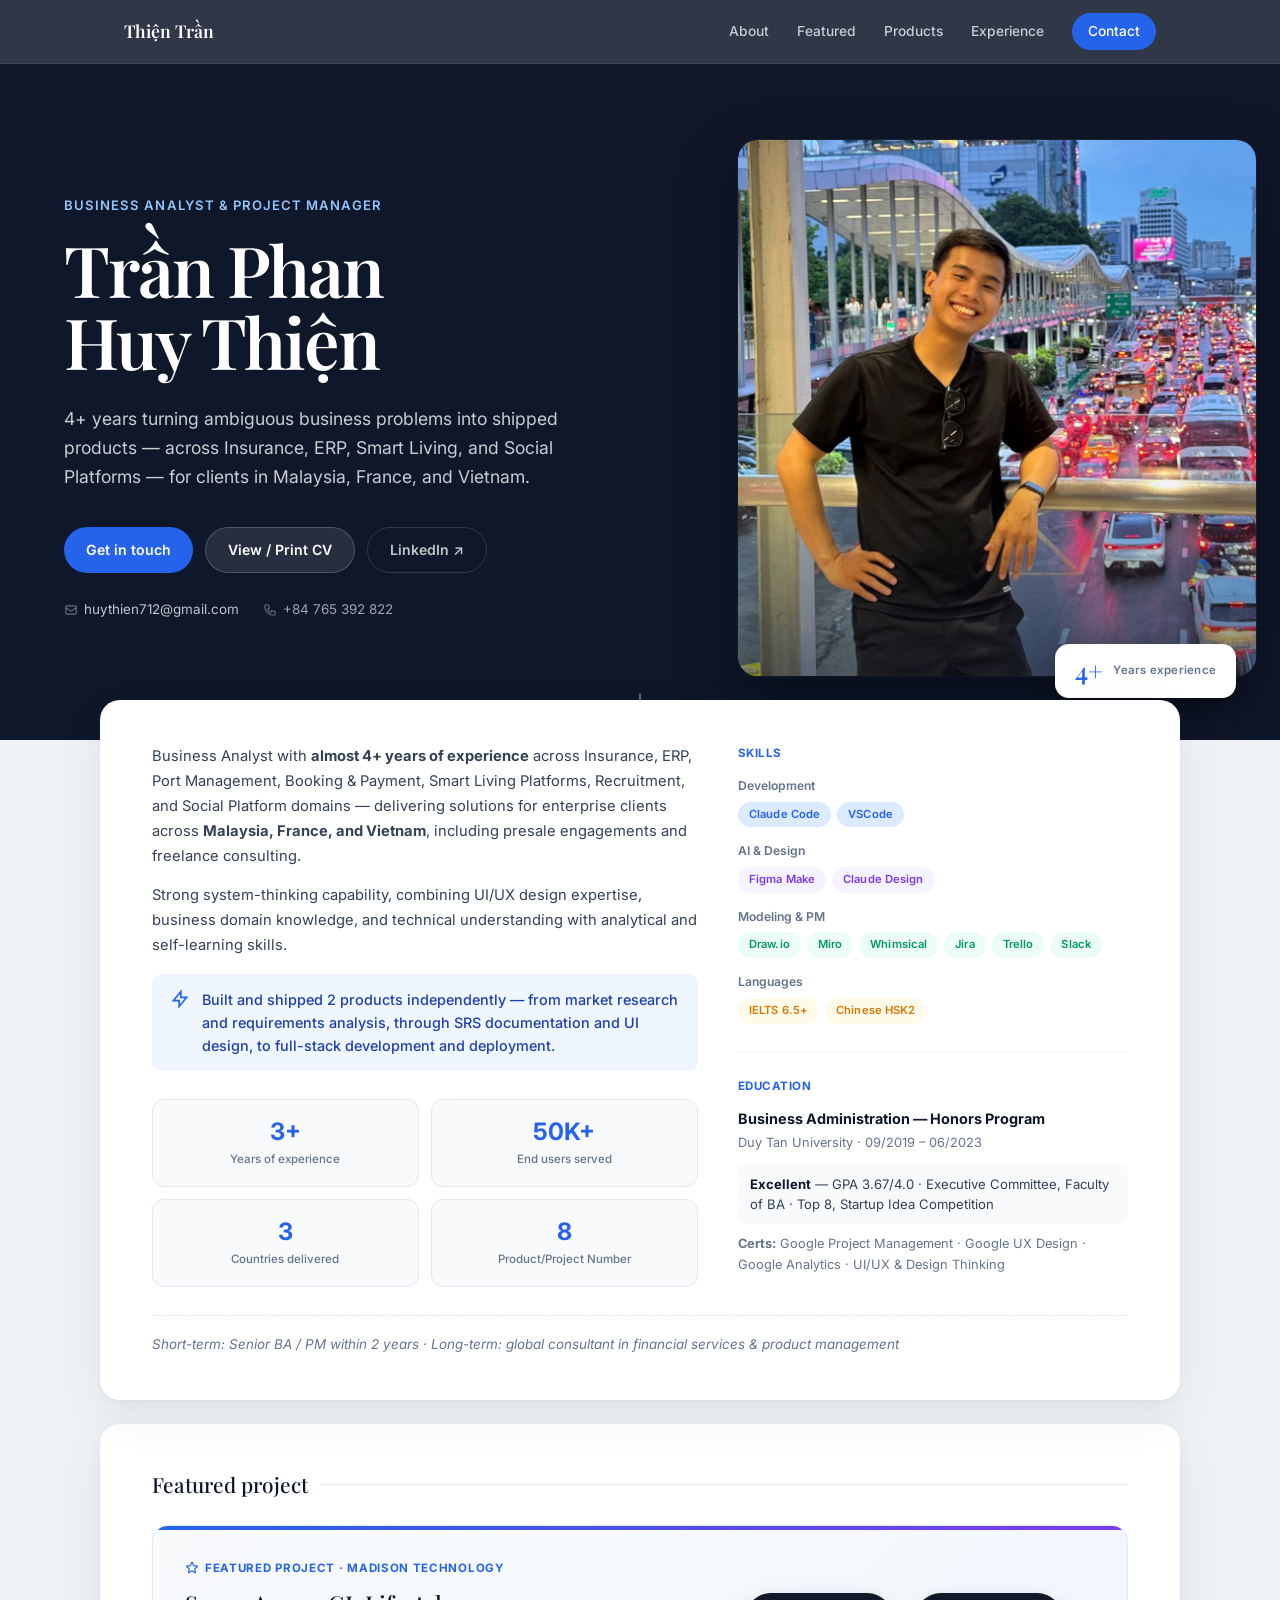
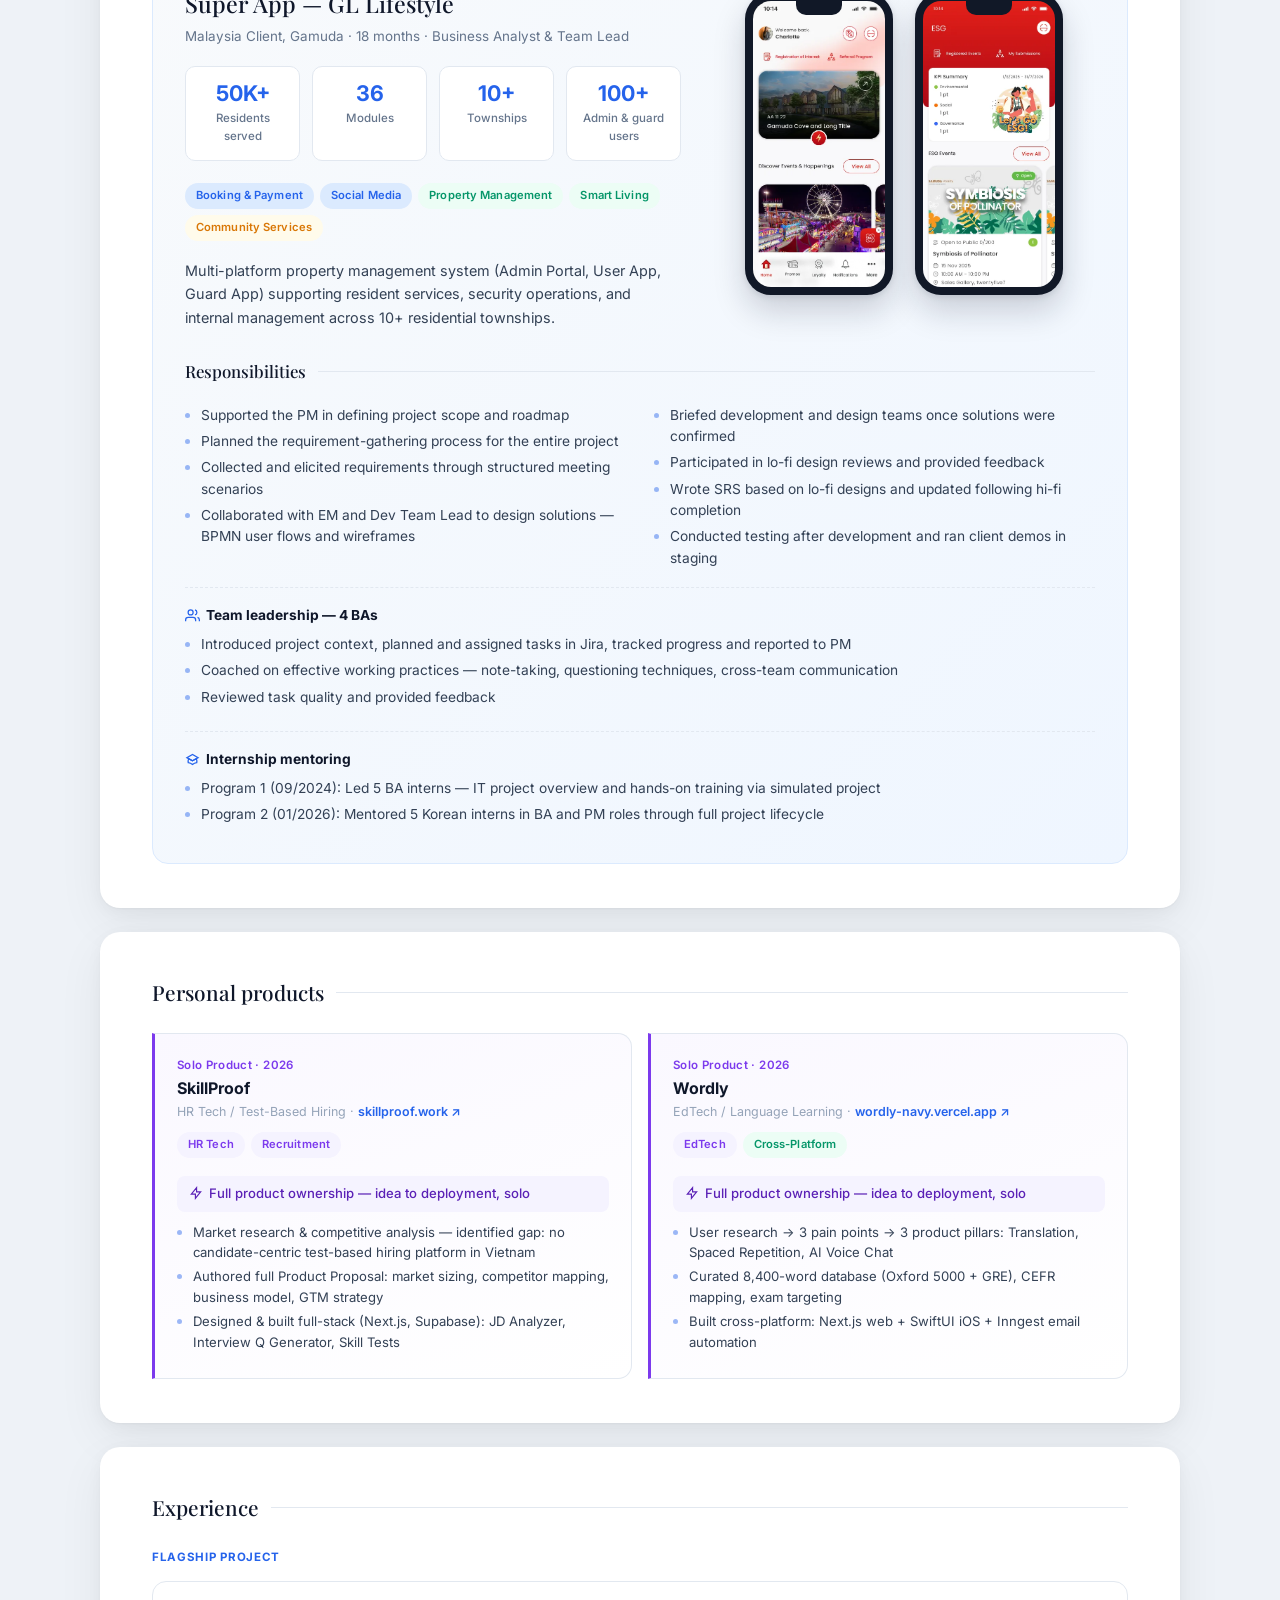
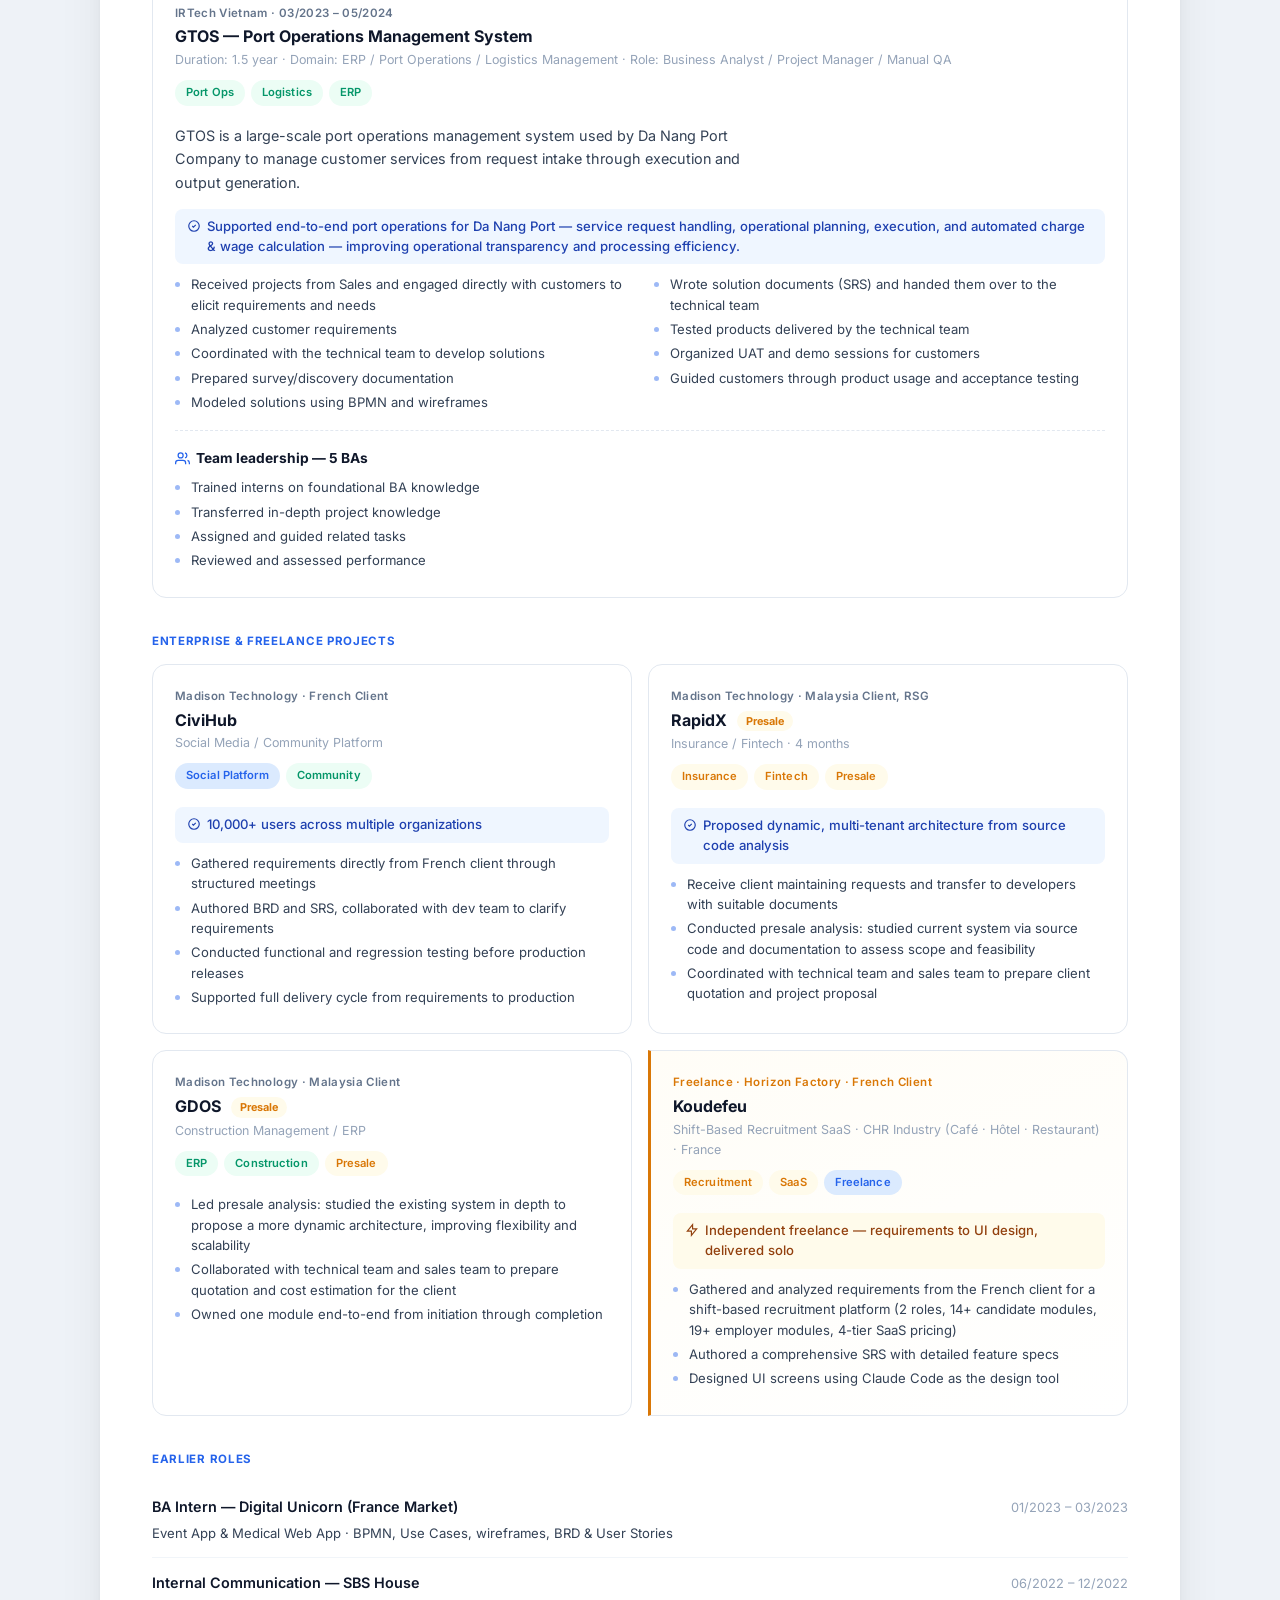
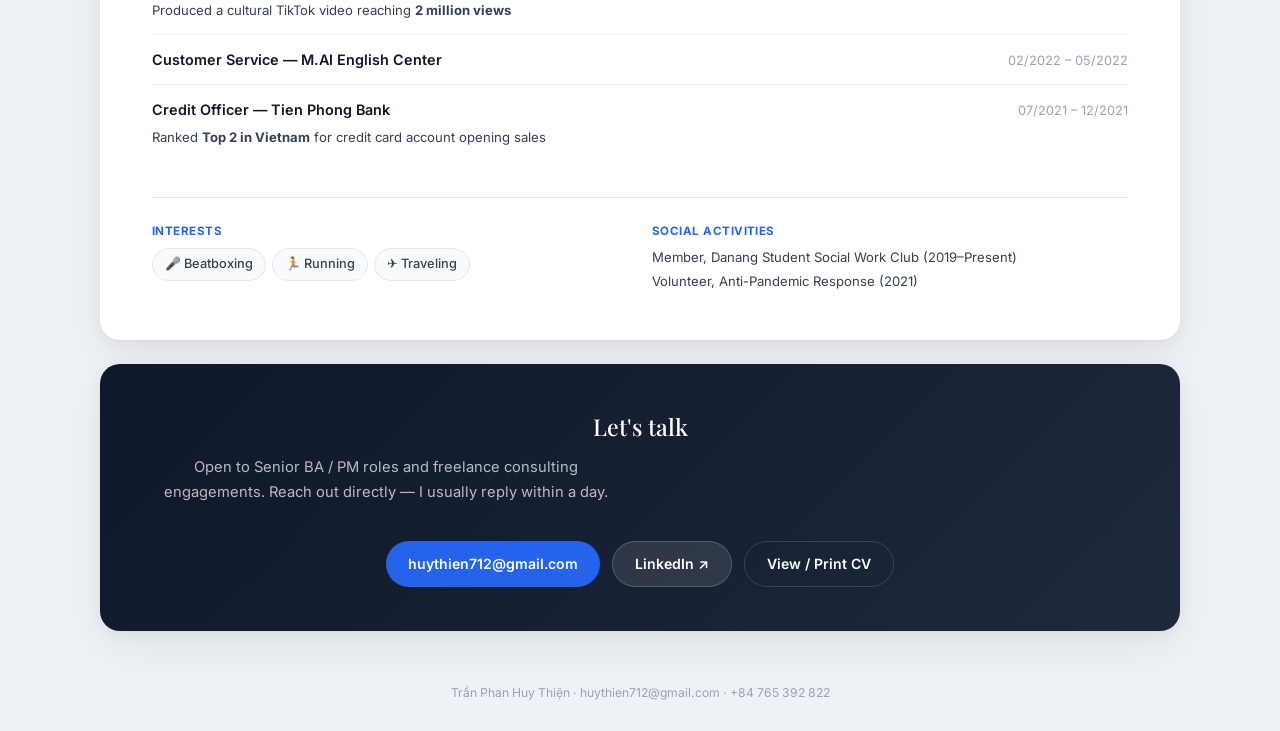
==== commit 787ee735: "Update GTOS duration to 1.5 year and drop "Interns" wording Co-Authored-By: Claude Sonnet 5 <noreply" ====
--- a/index.html
+++ b/index.html
@@ -510,9 +510,9 @@
                 GTOS — Port Operations Management System
               </div>
               <div class="pcard-meta">
-                Duration: 1 year · Domain: ERP / Port Operations / Logistics
-                Management · Role: Business Analyst / Project Manager / Manual
-                QA
+                Duration: 1.5 year · Domain: ERP / Port Operations /
+                Logistics Management · Role: Business Analyst / Project
+                Manager / Manual QA
               </div>
               <div class="tag-strip">
                 <span class="tag green">Port Ops</span>
@@ -572,7 +572,7 @@
                     <path
                       d="M23 21v-2a4 4 0 00-3-3.87M16 3.13a4 4 0 010 7.75" />
                   </svg>
-                  Team leadership — 5 BA Interns
+                  Team leadership — 5 BAs
                 </div>
                 <ul class="bl single">
                   <li>Trained interns on foundational BA knowledge</li>
